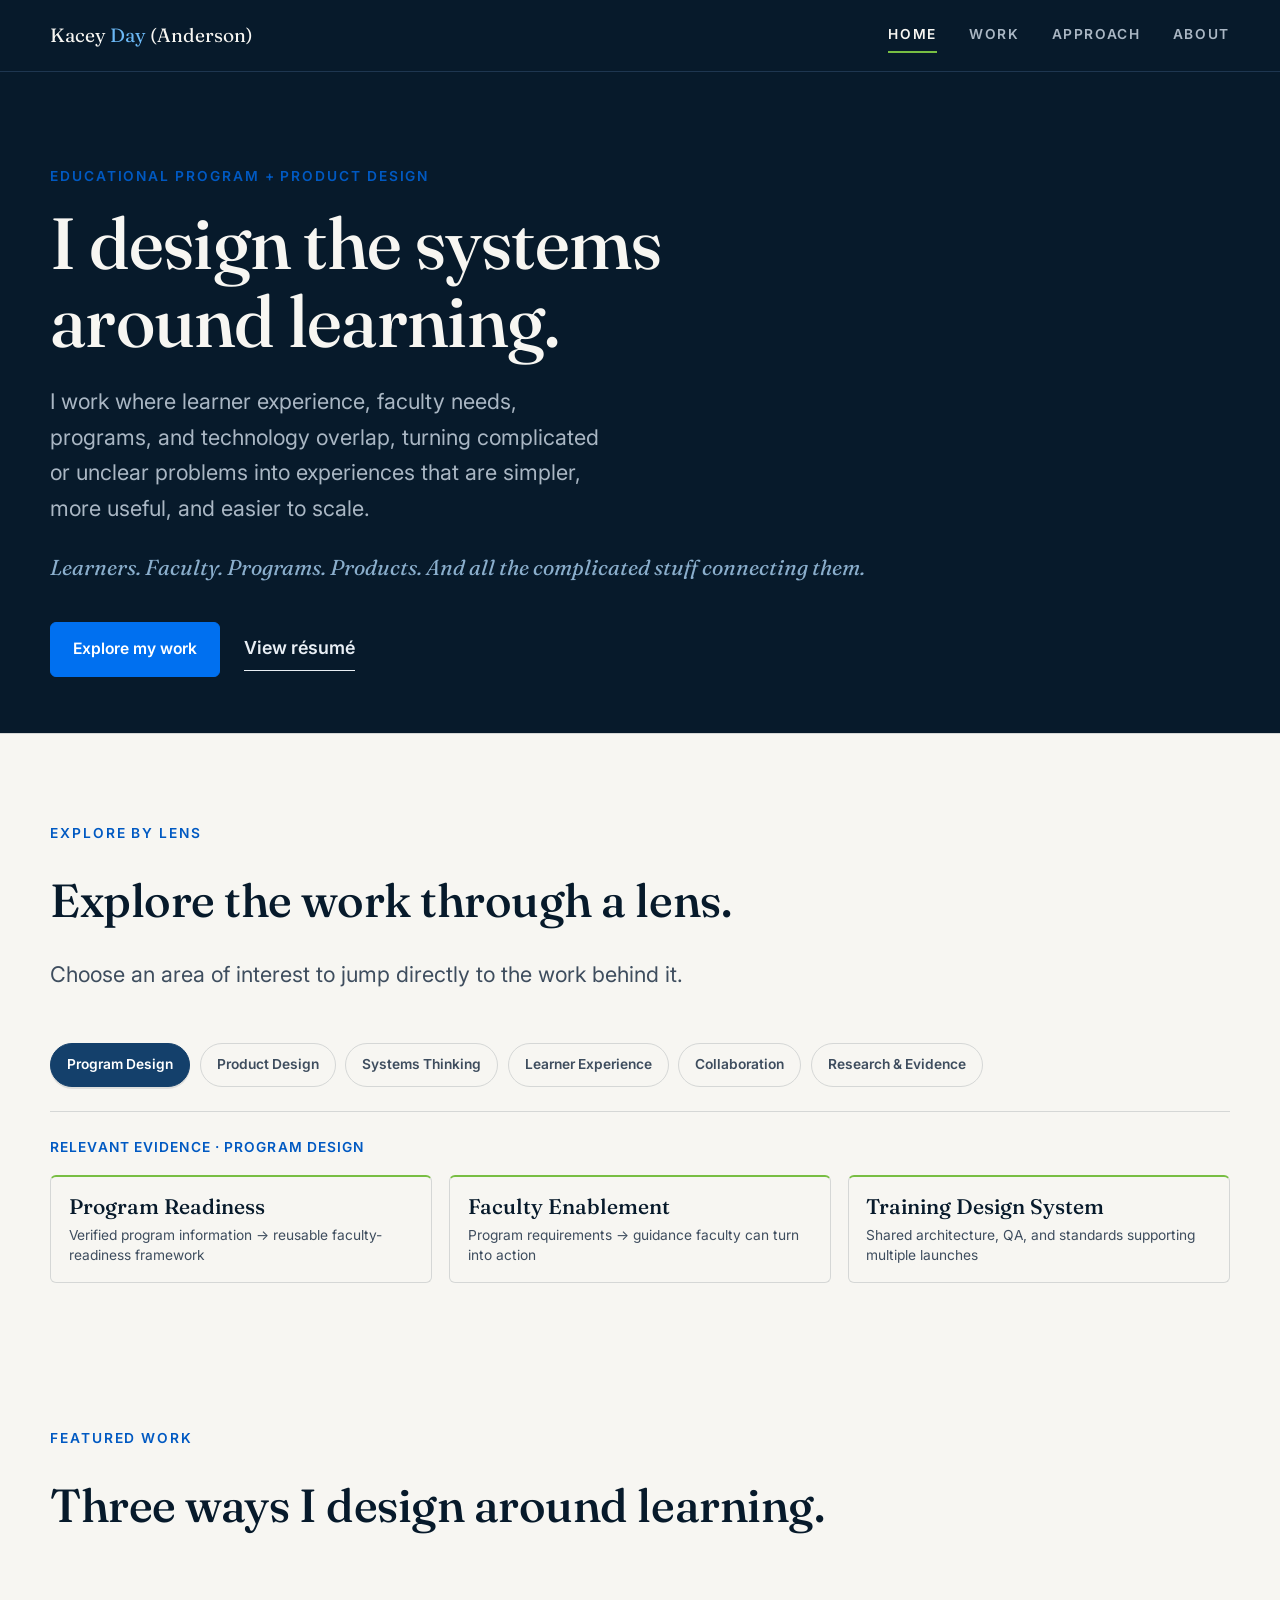
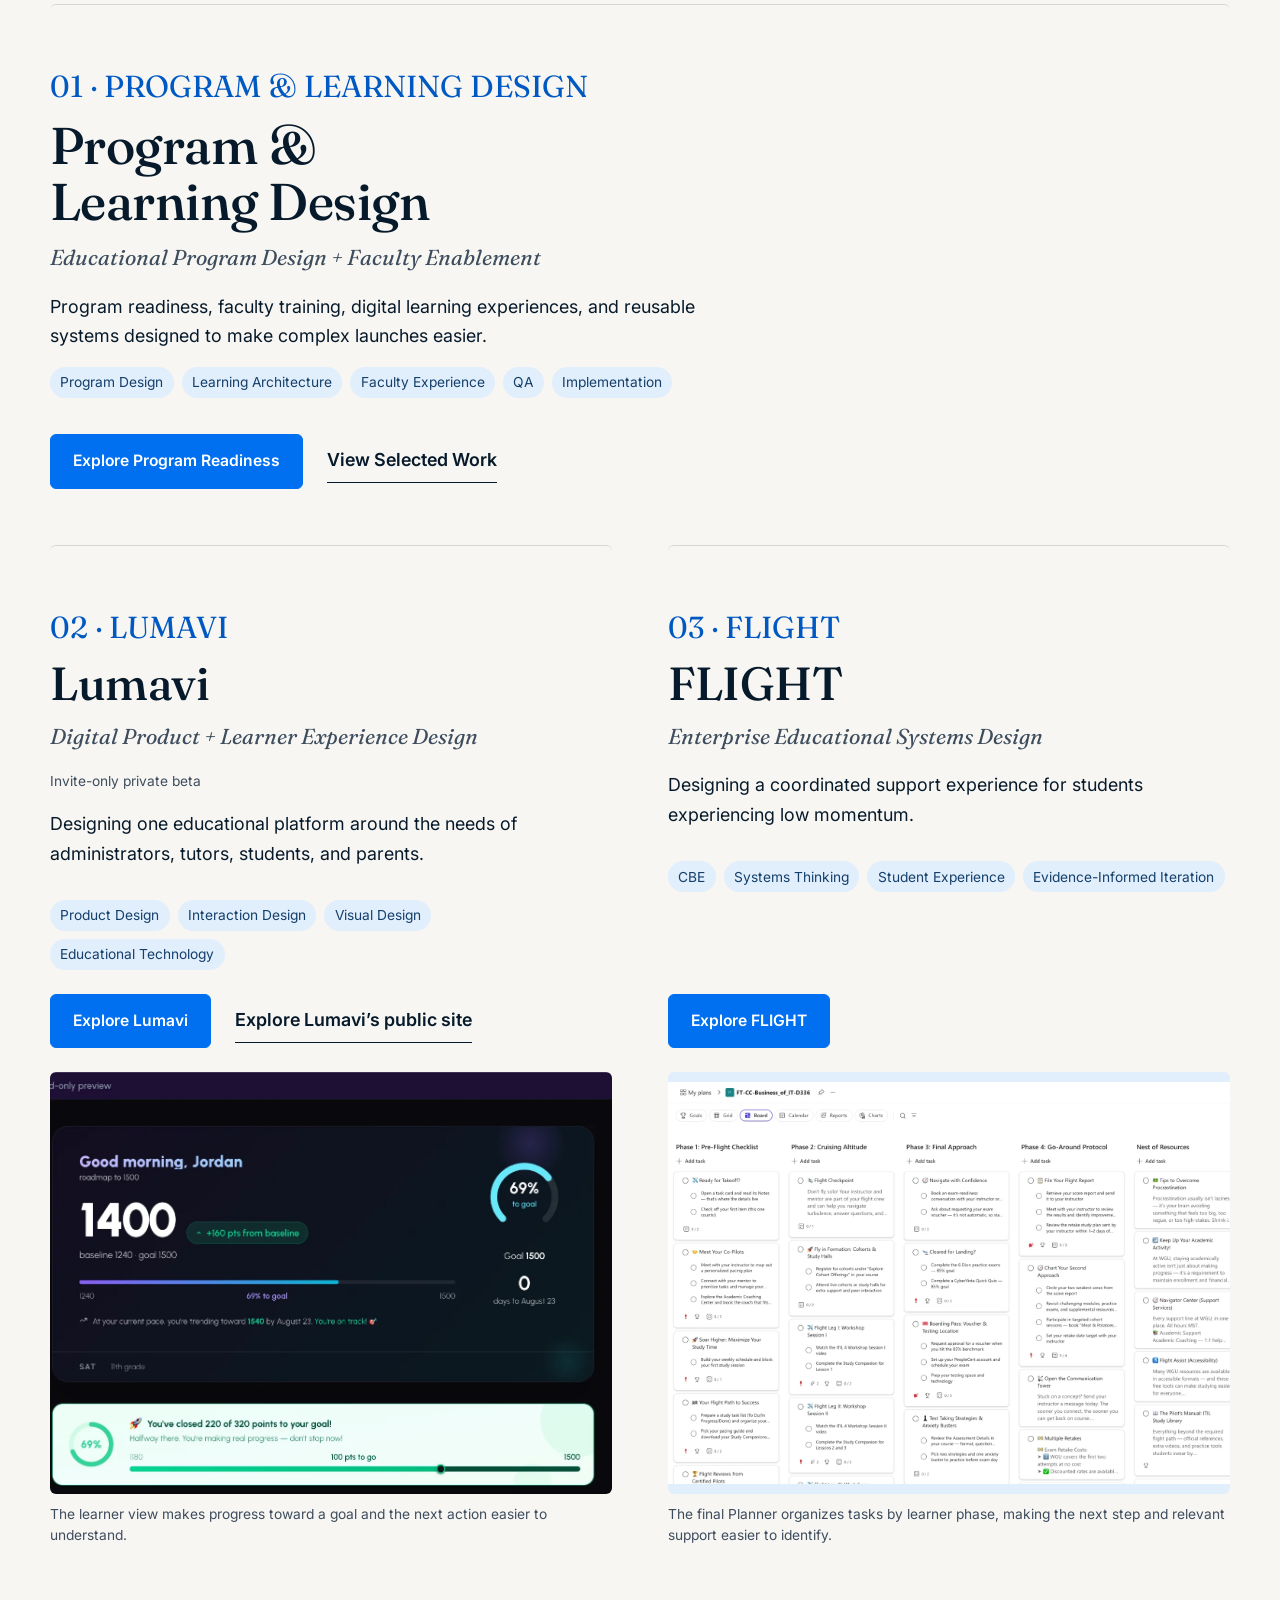
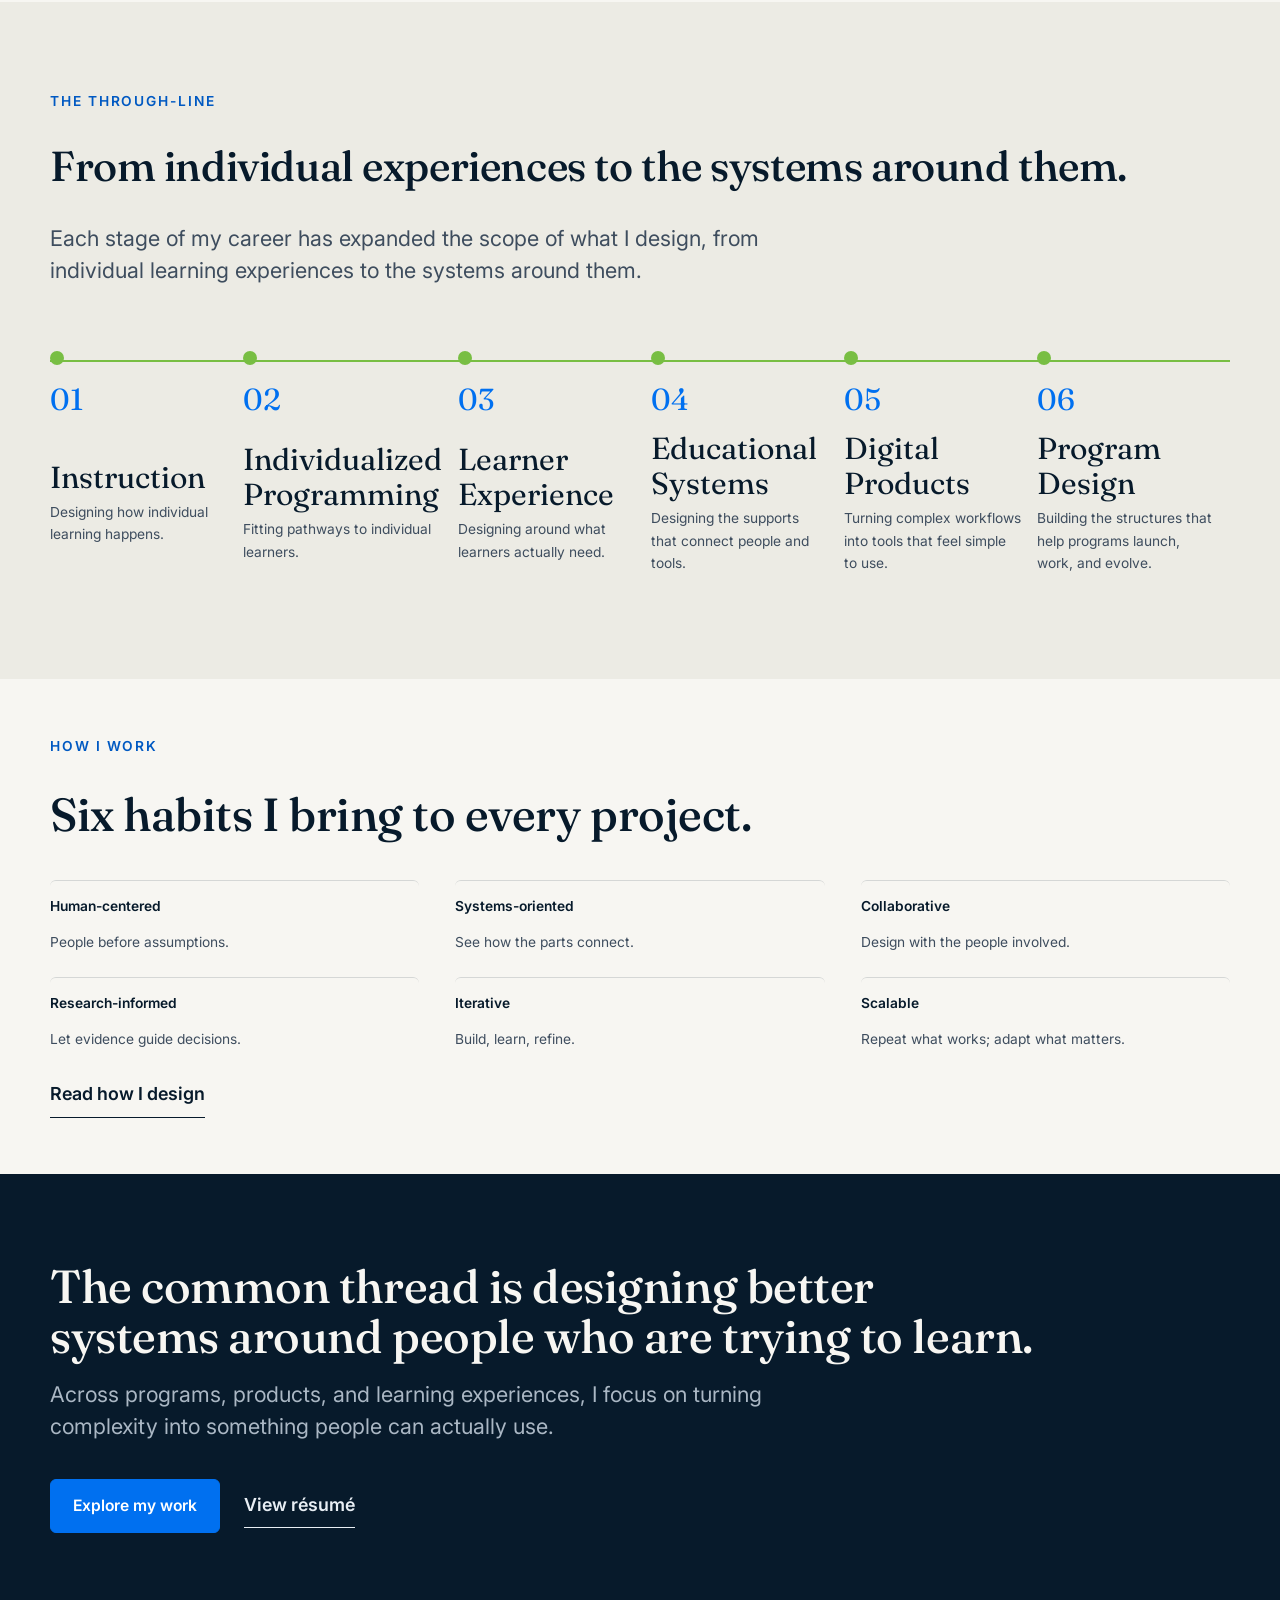
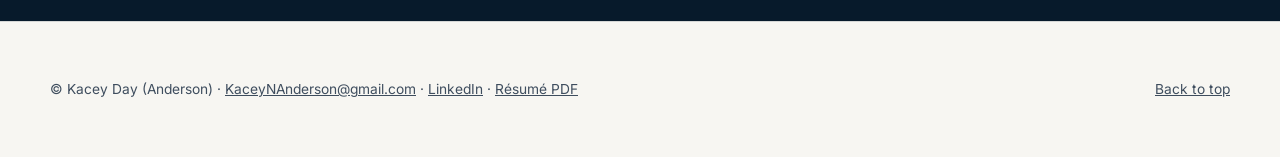
==== index.html @ 5f7eed88 "Focus authentic portfolio screenshots on product content, remove browser chrome" ====
<!doctype html>
<html lang="en">
<head>
  <meta charset="utf-8">
  <meta name="viewport" content="width=device-width, initial-scale=1">
  <title>Kacey Day (Anderson) · Educational Program + Product Designer</title>
  <meta name="description" content="I design the systems around learning. Kacey Day (Anderson) works where learner experience, faculty needs, programs, and technology overlap.">
  <link rel="preconnect" href="https://fonts.googleapis.com">
  <link rel="preconnect" href="https://fonts.gstatic.com" crossorigin>
  <link href="https://fonts.googleapis.com/css2?family=Fraunces:ital,opsz,wght@0,9..144,400;0,9..144,500;1,9..144,400&family=Inter:wght@400;500;600&display=swap" rel="stylesheet">
  <link rel="stylesheet" href="assets/styles.css">
</head>
<body class="home-page">

<a class="skip-link" href="#main">Skip to content</a>

<header class="site-header" id="top">
  <div class="wrap site-header__inner">
    <a class="brand" href="index.html" aria-label="Kacey Day (Anderson), home">Kacey <span>Day</span> (Anderson)</a>
    <nav class="nav" aria-label="Primary">
      <a href="index.html" aria-current="page">Home</a>
      <a href="work/index.html">Work</a>
      <a href="approach.html">Approach</a>
      <a href="about.html">About</a>
      
    </nav>
  </div>
</header>

<main id="main">

  <section class="hero" aria-labelledby="hero-title">
    <div class="wrap hero__grid">
      <div>
        <p class="eyebrow">Educational Program + Product Design</p>
        <h1 id="hero-title">I design the systems around learning.</h1>
        <p class="hero__support">I work where learner experience, faculty needs, programs, and technology overlap, turning complicated or unclear problems into experiences that are simpler, more useful, and easier to scale.</p>
        <p class="hero__tagline">Learners. Faculty. Programs. Products. And all the complicated stuff connecting them.</p>
        <div class="actions">
          <a class="btn" href="work/index.html">Explore my work</a>
          <a class="text-link" href="Kacey-Day-Resume-2026.pdf">View résumé</a>
        </div>
      </div>
    </div>
  </section>

  <section class="section lens-section" id="explore-by-lens" aria-labelledby="lens-title"><div class="wrap"><div class="section-head"><p class="eyebrow">Explore by Lens</p><h2 id="lens-title">Explore the work through a lens.</h2><p class="lede">Choose an area of interest to jump directly to the work behind it.</p></div>
<div class="lens-options" aria-label="Choose a design lens"><button type="button" class="lens-option" data-lens="0" aria-pressed="true" aria-controls="lens-panel-0">Program Design</button><button type="button" class="lens-option" data-lens="1" aria-pressed="false" aria-controls="lens-panel-1">Product Design</button><button type="button" class="lens-option" data-lens="2" aria-pressed="false" aria-controls="lens-panel-2">Systems Thinking</button><button type="button" class="lens-option" data-lens="3" aria-pressed="false" aria-controls="lens-panel-3">Learner Experience</button><button type="button" class="lens-option" data-lens="4" aria-pressed="false" aria-controls="lens-panel-4">Collaboration</button><button type="button" class="lens-option" data-lens="5" aria-pressed="false" aria-controls="lens-panel-5">Research & Evidence</button></div>
<div class="lens-results" id="lens-panel-0" ><p class="lens-results__label">Relevant evidence · Program Design</p>
<ul class="lens-evidence-grid"><li><a class="lens-evidence-card" href="work/index.html#program-learning-design"><span class="lens-evidence-card__title">Program Readiness</span><span class="lens-evidence-card__summary">Verified program information → reusable faculty-readiness framework</span></a></li><li><a class="lens-evidence-card" href="work/index.html#pr-quality"><span class="lens-evidence-card__title">Faculty Enablement</span><span class="lens-evidence-card__summary">Program requirements → guidance faculty can turn into action</span></a></li><li><a class="lens-evidence-card" href="work/index.html#selected-design-system"><span class="lens-evidence-card__title">Training Design System</span><span class="lens-evidence-card__summary">Shared architecture, QA, and standards supporting multiple launches</span></a></li></ul></div>
<div class="lens-results" id="lens-panel-1" hidden><p class="lens-results__label">Relevant evidence · Product Design</p>
<ul class="lens-evidence-grid"><li><a class="lens-evidence-card" href="work/index.html#lumavi-roles"><span class="lens-evidence-card__title">Lumavi</span><span class="lens-evidence-card__summary">Role-based product experiences</span></a></li><li><a class="lens-evidence-card" href="work/index.html#lumavi-architecture"><span class="lens-evidence-card__title">Product Architecture</span><span class="lens-evidence-card__summary">Workflows + information boundaries</span></a></li><li><a class="lens-evidence-card" href="work/index.html#flight-product"><span class="lens-evidence-card__title">FLIGHT Planner</span><span class="lens-evidence-card__summary">Learner planning + support</span></a></li></ul></div>
<div class="lens-results" id="lens-panel-2" hidden><p class="lens-results__label">Relevant evidence · Systems Thinking</p>
<ul class="lens-evidence-grid"><li><a class="lens-evidence-card" href="work/index.html#flight"><span class="lens-evidence-card__title">FLIGHT</span><span class="lens-evidence-card__summary">Planner to learner-support ecosystem</span></a></li><li><a class="lens-evidence-card" href="work/index.html#pr-framework"><span class="lens-evidence-card__title">Program Readiness</span><span class="lens-evidence-card__summary">Reusable launch framework</span></a></li><li><a class="lens-evidence-card" href="work/index.html#pr-architecture"><span class="lens-evidence-card__title">Source to Experience</span><span class="lens-evidence-card__summary">Verified inputs + learning architecture</span></a></li></ul></div>
<div class="lens-results" id="lens-panel-3" hidden><p class="lens-results__label">Relevant evidence · Learner Experience</p>
<ul class="lens-evidence-grid"><li><a class="lens-evidence-card" href="work/index.html#flight-progression"><span class="lens-evidence-card__title">FLIGHT Progression</span><span class="lens-evidence-card__summary">Contextual support + next steps</span></a></li><li><a class="lens-evidence-card" href="work/index.html#lumavi-roles"><span class="lens-evidence-card__title">Lumavi Roles</span><span class="lens-evidence-card__summary">Different needs, different views</span></a></li><li><a class="lens-evidence-card" href="work/index.html#selected-adaptive-sat-act"><span class="lens-evidence-card__title">Adaptive SAT/ACT</span><span class="lens-evidence-card__summary">Diagnostic-led learning pathways</span></a></li></ul></div>
<div class="lens-results" id="lens-panel-4" hidden><p class="lens-results__label">Relevant evidence · Collaboration</p>
<ul class="lens-evidence-grid"><li><a class="lens-evidence-card" href="work/index.html#pr-role"><span class="lens-evidence-card__title">Training Pod</span><span class="lens-evidence-card__summary">Cross-functional readiness design</span></a></li><li><a class="lens-evidence-card" href="work/index.html#flight-role"><span class="lens-evidence-card__title">FLIGHT</span><span class="lens-evidence-card__summary">Mentor, instructor + rollout coordination</span></a></li><li><a class="lens-evidence-card" href="work/index.html#selected-interactive-services"><span class="lens-evidence-card__title">Interactive Services</span><span class="lens-evidence-card__summary">Visual + interactive learning support</span></a></li></ul></div>
<div class="lens-results" id="lens-panel-5" hidden><p class="lens-results__label">Relevant evidence · Research &amp; Evidence</p>
<ul class="lens-evidence-grid"><li><a class="lens-evidence-card" href="work/index.html#flight-evidence"><span class="lens-evidence-card__title">FLIGHT Evidence</span><span class="lens-evidence-card__summary">Feedback, signals + limitations</span></a></li><li><a class="lens-evidence-card" href="work/index.html#pr-source-truth"><span class="lens-evidence-card__title">Source Verification</span><span class="lens-evidence-card__summary">Research + program source-of-truth</span></a></li><li><a class="lens-evidence-card" href="work/index.html#lumavi-use"><span class="lens-evidence-card__title">Lumavi Beta</span><span class="lens-evidence-card__summary">Learning from real-world product use</span></a></li></ul></div>
</div></section>

  <section class="section section--tight" id="featured" aria-labelledby="featured-title">
    <div class="wrap">
      <div class="section-head"><p class="eyebrow">Featured work</p><h2 id="featured-title">Three ways I design around learning.</h2></div>
      <ol class="work-list">
        <li class="work-card work-card--feature work-card--no-visual">
          <div><p class="work-card__index">01 · PROGRAM &amp; LEARNING DESIGN</p><h3 class="work-card__title">Program &amp; Learning Design</h3><p class="work-card__role">Educational Program Design + Faculty Enablement</p><p>Program readiness, faculty training, digital learning experiences, and reusable systems designed to make complex launches easier.</p><ul class="tags" aria-label="Capabilities"><li>Program Design</li><li>Learning Architecture</li><li>Faculty Experience</li><li>QA</li><li>Implementation</li></ul><div class="actions"><a class="btn" href="work/index.html#program-learning-design">Explore Program Readiness</a><a class="text-link" href="work/index.html#selected-work">View Selected Work</a></div></div>
          
        </li>
        <li class="work-card">
          <div><p class="work-card__index">02 · LUMAVI</p><h3 class="work-card__title">Lumavi</h3><p class="work-card__role">Digital Product + Learner Experience Design</p><p class="quiet-note">Invite-only private beta</p><p>Designing one educational platform around the needs of administrators, tutors, students, and parents.</p><ul class="tags" aria-label="Capabilities"><li>Product Design</li><li>Interaction Design</li><li>Visual Design</li><li>Educational Technology</li></ul><div class="actions"><a class="btn" href="work/index.html#lumavi">Explore Lumavi</a><a class="text-link" href="https://lumavi.app" target="_blank" rel="noopener">Explore Lumavi’s public site</a></div></div>
          
        <figure class="work-card__visual"><div class="work-card__media visual-media"><img src="assets/media/lumavi-student-focus.webp" alt="Authentic Lumavi student dashboard showing goal progress and next steps" width="1203" height="1097" loading="lazy"></div><figcaption>The learner view makes progress toward a goal and the next action easier to understand.</figcaption></figure></li>
<li class="work-card">
          <div><p class="work-card__index">03 · FLIGHT</p><h3 class="work-card__title">FLIGHT</h3><p class="work-card__role">Enterprise Educational Systems Design</p><p>Designing a coordinated support experience for students experiencing low momentum.</p><ul class="tags" aria-label="Capabilities"><li>CBE</li><li>Systems Thinking</li><li>Student Experience</li><li>Evidence-Informed Iteration</li></ul><div class="actions"><a class="btn" href="work/index.html#flight">Explore FLIGHT</a></div></div>
          <figure class="work-card__visual"><div class="work-card__media visual-media"><a class="artifact-fullscreen" href="assets/media/flight-final-focus.webp" target="_blank" rel="noopener" aria-label="Open full-size D336 FLIGHT Planner screenshot"><img src="assets/media/flight-final-focus.webp" alt="Final D336 FLIGHT Planner with emoji-led student support tasks" width="1472" height="1052" loading="lazy"></a></div><figcaption>The final Planner organizes tasks by learner phase, making the next step and relevant support easier to identify.</figcaption></figure>
        </li>
      </ol>
    </div>
  </section>

  

  <section class="section section--wash" aria-labelledby="path-title"><div class="wrap"><div class="section-head"><p class="eyebrow">The through-line</p><h2 id="path-title">From individual experiences to the systems around them.</h2><p class="lede">Each stage of my career has expanded the scope of what I design, from individual learning experiences to the systems around them.</p></div><ol class="path" aria-label="Career progression in order of expanding scope"><li><span class="path__stage" aria-hidden="true">01</span><div><p class="path__title">Instruction</p><p class="path__note">Designing how individual learning happens.</p></div></li><li><span class="path__stage" aria-hidden="true">02</span><div><p class="path__title">Individualized Programming</p><p class="path__note">Fitting pathways to individual learners.</p></div></li><li><span class="path__stage" aria-hidden="true">03</span><div><p class="path__title">Learner Experience</p><p class="path__note">Designing around what learners actually need.</p></div></li><li><span class="path__stage" aria-hidden="true">04</span><div><p class="path__title">Educational Systems</p><p class="path__note">Designing the supports that connect people and tools.</p></div></li><li><span class="path__stage" aria-hidden="true">05</span><div><p class="path__title">Digital Products</p><p class="path__note">Turning complex workflows into tools that feel simple to use.</p></div></li><li><span class="path__stage" aria-hidden="true">06</span><div><p class="path__title">Program Design</p><p class="path__note">Building the structures that help programs launch, work, and evolve.</p></div></li></ol></div></section>

  <section class="section" id="how-i-work" aria-labelledby="principles-title"><div class="wrap"><div class="section-head"><p class="eyebrow">How I work</p><h2 id="principles-title">Six habits I bring to every project.</h2></div><ul class="principles"><li><h3>Human-centered</h3><p>People before assumptions.</p></li><li><h3>Systems-oriented</h3><p>See how the parts connect.</p></li><li><h3>Collaborative</h3><p>Design with the people involved.</p></li><li><h3>Research-informed</h3><p>Let evidence guide decisions.</p></li><li><h3>Iterative</h3><p>Build, learn, refine.</p></li><li><h3>Scalable</h3><p>Repeat what works; adapt what matters.</p></li></ul><div class="actions"><a class="text-link" href="approach.html">Read how I design</a></div></div></section>

  <section class="section section--navy" aria-labelledby="close-title"><div class="wrap"><h2 id="close-title">The common thread is designing better systems around people who are trying to learn.</h2><p class="lede" style="color:#AAB7C4">Across programs, products, and learning experiences, I focus on turning complexity into something people can actually use.</p><div class="actions"><a class="btn" href="work/index.html">Explore my work</a><a class="text-link" href="Kacey-Day-Resume-2026.pdf">View résumé</a></div></div></section>

</main>
<footer class="site-footer"><div class="wrap site-footer__inner"><span>© Kacey Day (Anderson) · <a href="mailto:KaceyNAnderson@gmail.com">KaceyNAnderson@gmail.com</a> · <a href="https://www.linkedin.com/in/kacey-anderson-2655b9b9/" target="_blank" rel="noopener">LinkedIn</a> · <a href="Kacey-Day-Resume-2026.pdf">Résumé PDF</a></span><a href="#top">Back to top</a></div></footer>
<script>(function(){var header=document.querySelector('.site-header');function onScroll(){header.classList.toggle('is-scrolled',window.scrollY>8);}window.addEventListener('scroll',onScroll,{passive:true});onScroll();})();</script>
<script src="assets/lens-interactions.js" defer></script><script src="assets/site-motion.js" defer></script></body></html>
---- assets/styles.css ----
/* ==========================================================================
   Kacey Day (Anderson) — Portfolio
   ========================================================================== */
:root{--navy-900:#071A2B;--navy-800:#0A1F33;--navy-700:#14406B;--paper:#F7F6F2;--paper-warm:#ECEBE4;--ink:#071A2B;--ink-soft:#3E4D5E;--line:#D5D7D6;--gray-100:#E6E7E4;--teal:#0059C2;--blue:#0070F0;--blue-soft:#6BB8F5;--green:#78BE43;--teal-soft:#DCEBFB;--blue-wash:#E1EEFC;--warm-accent:#c2703d;--font-display:"Fraunces",Georgia,"Times New Roman",serif;--font-body:"Inter",system-ui,-apple-system,"Segoe UI",sans-serif;--step--1:clamp(.8rem,.78rem + .1vw,.875rem);--step-0:clamp(1rem,.96rem + .2vw,1.125rem);--step-1:clamp(1.15rem,1.08rem + .35vw,1.35rem);--step-2:clamp(1.4rem,1.2rem + .9vw,1.9rem);--step-3:clamp(1.9rem,1.5rem + 1.9vw,2.9rem);--step-4:clamp(2.5rem,1.8rem + 3.4vw,4.6rem);--space-1:.5rem;--space-2:1rem;--space-3:1.5rem;--space-4:2.25rem;--space-5:3.5rem;--space-6:5.5rem;--space-7:8rem;--measure:62ch;--content:1180px;--gutter:clamp(1.25rem,4vw,3rem);--radius:6px;--focus:3px solid var(--teal)}
*,:before,:after{box-sizing:border-box}html{-webkit-text-size-adjust:100%;scroll-behavior:smooth}body{margin:0;font-family:var(--font-body);font-size:var(--step-0);line-height:1.65;color:var(--ink);background:var(--paper);text-rendering:optimizeLegibility}img,svg,video{display:block;max-width:100%;height:auto}a{color:inherit}:focus-visible{outline:var(--focus);outline-offset:3px;border-radius:2px}h1,h2,h3,h4{font-family:var(--font-display);font-weight:500;line-height:1.08;letter-spacing:-.01em;margin:0 0 var(--space-2);color:var(--ink);text-wrap:balance}h1{font-size:var(--step-4)}h2{font-size:var(--step-3)}h3{font-size:var(--step-2)}h4{font-size:var(--step-1);font-family:var(--font-body);font-weight:600;letter-spacing:0}p{margin:0 0 var(--space-2);max-width:var(--measure)}
.skip-link{position:absolute;left:var(--space-2);top:-100px;background:var(--navy-900);color:#fff;padding:.6rem 1rem;border-radius:var(--radius);z-index:100}.skip-link:focus{top:var(--space-2)}
.wrap{width:min(100% - var(--gutter)*2,var(--content));margin-inline:auto}.section{padding-block:var(--space-6)}.section--tight{padding-block:var(--space-5)}.section--navy{background:var(--navy-900);color:#E8EEF4}.section--navy h1,.section--navy h2,.section--navy h3,.section--navy h4{color:#F7F6F2}.section--navy p,.section--navy li{color:#AAB7C4}.section--wash{background:var(--paper-warm)}.eyebrow{display:inline-block;font-size:var(--step--1);font-weight:600;letter-spacing:.14em;text-transform:uppercase;color:var(--teal);margin-bottom:var(--space-2)}.section--navy .eyebrow{color:#6BB8F5}.lede{font-size:var(--step-1);line-height:1.5;color:var(--ink-soft)}.section-head{display:grid;gap:var(--space-2);margin-bottom:var(--space-5)}.section-num,.case-section__num{font-family:var(--font-display);font-size:var(--step-1);color:var(--teal)}.status{display:inline-flex;align-items:center;gap:.4em;font-size:.72rem;font-weight:600;letter-spacing:.1em;text-transform:uppercase;padding:.3em .7em;border-radius:999px;border:1px solid var(--line);color:var(--ink-soft);background:var(--paper)}.status--public,.status--implemented{border-color:var(--teal);color:var(--teal)}.status--sanitized,.status--recreated{border-color:var(--blue-soft);color:var(--navy-700)}.status--pilot{border-color:var(--warm-accent);color:var(--warm-accent)}.tags{list-style:none;padding:0;margin:var(--space-2) 0 0;display:flex;flex-wrap:wrap;gap:.5rem}.tags li{font-size:var(--step--1);padding:.3em .75em;background:var(--blue-wash);color:var(--navy-700);border-radius:999px}
.site-header{position:sticky;top:0;z-index:50;background:#071A2B;border-bottom:1px solid #1E3650}.site-header__inner{display:flex;align-items:center;justify-content:space-between;gap:var(--space-3);padding-block:1.1rem}.brand{font-family:var(--font-display);font-size:1.2rem;text-decoration:none;color:#F7F6F2;white-space:nowrap}.brand span{color:#6BB8F5}.nav{display:flex;gap:clamp(1rem,2.5vw,2.25rem)}.nav a{font-size:var(--step--1);font-weight:600;letter-spacing:.12em;text-transform:uppercase;text-decoration:none;padding-block:.35rem;border-bottom:2px solid transparent;color:#AAB7C4}.nav a:hover,.nav a[aria-current=page]{color:#F7F6F2;border-bottom-color:#78BE43}
.btn{display:inline-flex;align-items:center;gap:.55em;font:inherit;font-weight:600;font-size:.98rem;text-decoration:none;padding:.85em 1.4em;border-radius:var(--radius);border:1.5px solid var(--blue);background:var(--blue);color:#fff;min-height:44px}.btn:hover{background:#005ED0;border-color:#005ED0}.btn--ghost{background:transparent;color:var(--ink);border-color:var(--ink)}.text-link{display:inline-flex;align-items:center;gap:.4em;font-weight:600;text-decoration:none;border-bottom:1.5px solid currentColor;padding-bottom:2px;min-height:44px;align-self:center}.text-link:hover{color:var(--teal)}.actions{display:flex;flex-wrap:wrap;gap:var(--space-2) var(--space-3);align-items:center;margin-top:var(--space-4)}
.hero{padding-block:clamp(3.5rem,9vw,7.5rem) var(--space-6);background:var(--navy-900);color:#E8EEF4}.hero h1{max-width:14ch;margin-bottom:var(--space-3);color:#F7F6F2}.hero__support{font-size:var(--step-1);color:#AAB7C4;max-width:48ch}.hero__tagline{margin-top:var(--space-3);font-family:var(--font-display);font-style:italic;font-size:var(--step-1);color:#6BB8F5}.hero__grid{display:grid;gap:var(--space-4)}
.work-list{display:grid;gap:var(--space-5);list-style:none;padding:0;margin:0}.work-card{display:grid;gap:var(--space-3);padding-top:var(--space-5);border-top:1px solid var(--line);min-width:0}.work-card>*{min-width:0}.work-card__index{font-family:var(--font-display);font-size:var(--step-2);color:var(--teal);margin-bottom:.25em}.work-card__title{font-size:var(--step-3);margin-bottom:.2em}.work-card__role{font-size:var(--step-1);color:var(--ink-soft);font-family:var(--font-display);font-style:italic;margin-bottom:var(--space-2)}.work-card__media{aspect-ratio:4/3;border-radius:var(--radius);background:var(--blue-wash);display:grid;place-items:center;overflow:hidden;min-width:0}.visual-media img{width:100%;height:100%;object-fit:cover;object-position:top}
@media(min-width:900px){.work-list{grid-template-columns:1fr 1fr;column-gap:var(--space-5)}.work-card--feature{grid-column:1/-1;grid-template-columns:.9fr 1.1fr;gap:var(--space-5);align-items:start}.work-card--feature .work-card__title{font-size:var(--step-4)}.work-card--feature .work-card__media{aspect-ratio:16/10}.work-card--feature .visual-media img{min-height:20rem}}
.path{list-style:none;padding:0;margin:var(--space-4) 0 0;display:grid;gap:0}.path li{display:grid;grid-template-columns:3.5rem 1fr;gap:var(--space-2);padding-block:var(--space-2);border-left:2px solid var(--green);padding-left:var(--space-3);position:relative}.path__stage{font-family:var(--font-display);font-size:var(--step-2);color:var(--blue);line-height:1}.path__title{font-family:var(--font-display);font-size:var(--step-2);line-height:1.15;margin-bottom:.2em}.path__note{font-size:var(--step--1);color:var(--ink-soft);margin:0}@media(min-width:900px){.path{grid-template-columns:repeat(6,1fr);border-top:2px solid var(--green)}.path li{grid-template-columns:1fr;border-left:0;padding-left:0;padding-right:var(--space-2);padding-top:var(--space-3)}.path li:before{content:"";position:absolute;left:0;top:-2px;width:14px;height:14px;background:var(--green);border-radius:50%;transform:translateY(-50%)}}
.principles{display:grid;gap:var(--space-4);grid-template-columns:1fr;list-style:none;padding:0;margin:0}.principles li{border-top:1px solid var(--line);padding-top:var(--space-2)}.principles h4{color:var(--teal);letter-spacing:.12em;text-transform:uppercase;font-size:var(--step--1);margin-bottom:.4em}@media(min-width:700px){.principles{grid-template-columns:1fr 1fr}}
.site-footer{padding-block:var(--space-5);border-top:1px solid var(--line);color:var(--ink-soft);font-size:var(--step--1)}.site-footer__inner{display:flex;flex-wrap:wrap;gap:var(--space-2) var(--space-4);justify-content:space-between;align-items:baseline}
.case-hero{padding-block:clamp(3rem,7vw,5.5rem) var(--space-5)}.case-hero h1{font-size:var(--step-4);margin-bottom:var(--space-2)}.case-meta{display:flex;flex-wrap:wrap;gap:.5rem;align-items:center;margin-top:var(--space-3)}.case-section{padding-block:var(--space-6);border-top:1px solid var(--line)}.case-section__head{display:grid;gap:var(--space-1);margin-bottom:var(--space-4)}.case-grid{display:grid;gap:var(--space-3)}@media(min-width:900px){.case-grid--2{grid-template-columns:1fr 1fr;gap:var(--space-4)}.case-grid--3{grid-template-columns:repeat(3,1fr);gap:var(--space-3)}}.card{background:var(--paper);border:1px solid var(--line);border-radius:var(--radius);padding:var(--space-3)}.card h4{color:var(--teal);letter-spacing:.12em;text-transform:uppercase;font-size:var(--step--1);margin-bottom:.5em}.figure{margin:var(--space-4) 0 0}.figure__frame{background:var(--blue-wash);border:1px solid var(--line);border-radius:var(--radius);padding:clamp(1.25rem,3vw,2.5rem)}.figure figcaption{font-size:var(--step--1);color:var(--ink-soft);margin-top:var(--space-2);max-width:var(--measure)}.artifact-frame{overflow:hidden;padding:0;background:var(--paper)}.artifact-shot{display:block;width:100%;height:auto;border-radius:var(--radius)}
.track{display:grid;gap:var(--space-2);list-style:none;padding:0;margin:0}.track li{background:var(--paper);border:1px solid var(--line);border-top:3px solid var(--green);border-radius:var(--radius);padding:var(--space-3)}.track__phase{font-size:var(--step--1);letter-spacing:.12em;text-transform:uppercase;color:var(--teal);font-weight:600;margin-bottom:.4em}.track__name{font-family:var(--font-display);font-size:var(--step-1);margin-bottom:.3em}.track li p{font-size:var(--step--1);color:var(--ink-soft);margin:0}.decision{border-left:3px solid var(--green);background:var(--paper-warm);padding:var(--space-3);border-radius:0 var(--radius) var(--radius) 0}.decision__label{font-size:var(--step--1);letter-spacing:.12em;text-transform:uppercase;font-weight:600;color:var(--teal);margin-bottom:.5em}.decision__question{font-family:var(--font-display);font-size:var(--step-1);font-style:italic;margin-bottom:var(--space-2)}.decision dl,.role-facts{display:grid;gap:var(--space-2);margin:0}.decision dt,.role-facts dt{font-size:var(--step--1);font-weight:600;color:var(--ink-soft);letter-spacing:.08em;text-transform:uppercase}.decision dd,.role-facts dd{margin:0}.role-facts div{border-top:1px solid var(--line);padding-top:var(--space-2)}.quiet-note{font-size:var(--step--1);color:var(--ink-soft);max-width:var(--measure)}.pullline{font-family:var(--font-display);font-style:italic;font-size:var(--step-2);line-height:1.25;color:var(--navy-700);max-width:30ch;margin:var(--space-4) 0}
.role-tabs{display:flex;flex-wrap:wrap;gap:.5rem;margin:0 0 var(--space-3);padding:0;list-style:none}.role-tabs button{font:inherit;font-size:var(--step--1);font-weight:600;letter-spacing:.1em;text-transform:uppercase;min-height:44px;padding:.6em 1.2em;border-radius:999px;border:1px solid var(--line);background:var(--paper);color:var(--ink-soft);cursor:pointer}.role-tabs button[aria-selected=true]{background:var(--blue);border-color:var(--blue);color:#fff}.role-panel{display:grid;gap:var(--space-4)}.role-panel[hidden]{display:none}@media(min-width:900px){.role-panel{grid-template-columns:1.1fr .9fr;align-items:start}}
.project-nav{display:flex;flex-wrap:wrap;gap:var(--space-3);justify-content:space-between;align-items:center}.selected-grid{display:grid;gap:var(--space-3);grid-template-columns:1fr}@media(min-width:850px){.selected-grid{grid-template-columns:repeat(2,minmax(0,1fr))}}.input-grid .card{display:grid;place-items:center;text-align:center;min-height:7rem}.flow-down{text-align:center;color:var(--green);font-size:var(--step-3);line-height:1;padding:var(--space-2) 0}.readiness-core{max-width:44rem;margin-inline:auto;border-top:3px solid var(--green);text-align:center}.media-pair{display:grid;gap:var(--space-3);grid-template-columns:1fr}@media(min-width:900px){.media-pair{grid-template-columns:1fr 1fr}}.brand-lockup{display:flex;align-items:center;gap:var(--space-3);flex-wrap:wrap}.brand-lockup img{width:96px;height:66px;object-fit:cover;border-radius:var(--radius)}.tools-line{max-width:46ch}.path--seven{grid-template-columns:1fr}@media(min-width:900px){.path--seven{grid-template-columns:repeat(7,1fr)}}.track--five,.track--six,.track--seven,.track--eight,.track--nine{grid-template-columns:1fr}@media(min-width:700px){.track--five,.track--six,.track--seven,.track--eight,.track--nine{grid-template-columns:repeat(2,minmax(0,1fr))}}@media(min-width:1050px){.track--five{grid-template-columns:repeat(5,minmax(0,1fr))}.track--six{grid-template-columns:repeat(6,minmax(0,1fr))}.track--seven{grid-template-columns:repeat(7,minmax(0,1fr))}.track--eight{grid-template-columns:repeat(4,minmax(0,1fr))}.track--nine{grid-template-columns:repeat(5,minmax(0,1fr))}}
@media(max-width:640px){.site-header__inner{flex-wrap:wrap;row-gap:.4rem;padding-block:.9rem}.nav{flex-wrap:wrap;gap:.4rem 1.1rem}.nav a{font-size:.72rem;letter-spacing:.08em}.project-nav{align-items:flex-start;flex-direction:column}.case-hero{padding-top:var(--space-5)}.work-card--feature .visual-media img{min-height:12rem}.brand-lockup img{width:78px;height:54px}}


/* ---- Artifact alignment + real screenshot presentation ---- */
.figure,
.artifact-figure {
  width: 100%;
  max-width: 1040px;
  margin-left: auto;
  margin-right: auto;
}

.figure__frame,
.artifact-frame {
  display: flex;
  align-items: center;
  justify-content: center;
  padding: clamp(0.75rem, 2vw, 1.25rem);
  overflow: hidden;
}

.artifact-shot {
  display: block;
  width: auto;
  max-width: 100%;
  height: auto;
  max-height: 760px;
  object-fit: contain;
  object-position: center center;
  margin-inline: auto;
}

.figure figcaption,
.artifact-figure figcaption {
  margin-left: auto;
  margin-right: auto;
  text-align: center;
}

.work-card__media,
.visual-media {
  display: flex;
  align-items: center;
  justify-content: center;
}

.work-card__media img,
.visual-media img {
  width: 100%;
  height: 100%;
  object-fit: contain;
  object-position: center center;
  margin: auto;
  background: var(--paper-warm);
}

@media (max-width: 640px) {
  .figure__frame,
  .artifact-frame {
    padding: 0.5rem;
  }
}

/* Final refinement: four-step architecture row */
.track--four{grid-template-columns:1fr}@media(min-width:700px){.track--four{grid-template-columns:repeat(2,minmax(0,1fr))}}@media(min-width:1050px){.track--four{grid-template-columns:repeat(4,minmax(0,1fr))}}

/* Keep the full name readable on narrow screens. */
@media(max-width:640px){.brand{font-size:1.05rem;white-space:normal;line-height:1.2}}


/* Homepage refinements — scoped to preserve all other pages. */
.home-page .hero{
  padding-block:clamp(3rem,7vw,5.5rem) var(--space-5);
}
.home-page .hero__support{max-width:44ch}
.home-page .hero__tagline{color:#8AAECC}
.home-page #path-title{font-size:clamp(1.8rem,1.5rem + 1.4vw,2.65rem)}
@media(min-width:850px){
  .home-page .principles{grid-template-columns:repeat(3,minmax(0,1fr))}
}
@media(min-width:900px){
  .home-page .work-list>.work-card:not(.work-card--feature){
    display:flex;
    flex-direction:column;
  }
  .home-page .work-list>.work-card:not(.work-card--feature)>div{
    display:flex;
    flex:1;
    flex-direction:column;
  }
  .home-page .work-list>.work-card:not(.work-card--feature) .actions{
    margin-top:auto;
    padding-top:var(--space-3);
  }
  .home-page .work-list>.work-card:not(.work-card--feature) .work-card__media{
    flex:0 0 auto;
    width:100%;
    aspect-ratio:4/3;
  }
}


/* Editorial Work consolidation and evidence-based interactions (no gamification). */
.work-intro{padding-block:var(--space-5) var(--space-4)}
.work-intro h1{margin-bottom:var(--space-2)}
.work-intro .lede{max-width:54ch}
.work-jump-nav{position:sticky;top:76px;z-index:38;background:rgba(247,246,242,.98);border-block:1px solid var(--line)}
.work-jump-nav__inner{display:flex;gap:clamp(.8rem,2.4vw,2.4rem);align-items:center;justify-content:space-between;flex-wrap:wrap;padding-block:.85rem}
.work-jump-nav a{color:var(--ink-soft);font-size:var(--step--1);font-weight:600;text-decoration:none;border-bottom:1px solid transparent;line-height:1.3}
.work-jump-nav a:hover,.work-jump-nav a:focus-visible{color:var(--teal);border-bottom-color:currentColor}
.work-page [id]{scroll-margin-top:175px}
.portfolio-project{padding-bottom:var(--space-4)}
.project-divider{padding-top:var(--space-6);border-top:2px solid var(--navy-900)}
.project-divider__index{max-width:none;font-size:var(--step--1);font-weight:600;letter-spacing:.15em;text-transform:uppercase;color:var(--teal)}
.work-page .portfolio-project .case-hero{padding-block:var(--space-4) var(--space-3)}
.work-page .case-hero .consolidated-case-title{font-size:var(--step-4);margin-bottom:var(--space-2)}
.project-context{padding-bottom:var(--space-4)}
.work-lens-tags{display:flex;flex-wrap:wrap;list-style:none;gap:.4rem;padding:0;margin:0 0 var(--space-3)}
.work-lens-tags li{font-size:.73rem;letter-spacing:.06em;border:1px solid var(--line);padding:.3rem .7rem;border-radius:999px;color:var(--ink-soft)}
.collaboration-grid{display:grid;grid-template-columns:repeat(2,minmax(0,1fr));gap:var(--space-4);border-block:1px solid var(--line);padding-block:var(--space-3)}
.collaboration-grid p{margin:0;max-width:52ch;font-size:var(--step--1);color:var(--ink-soft)}
.collaboration-grid .collaboration-label{font-size:.75rem;letter-spacing:.12em;text-transform:uppercase;color:var(--teal);font-weight:600;margin-bottom:.45rem}
.portfolio-project .case-section{padding-block:var(--space-5)}
.portfolio-project .case-section:last-child{padding-bottom:var(--space-4)}
.work-page .role-tabs button:focus-visible,.work-page .phase-tabs button:focus-visible{outline:var(--focus);outline-offset:3px}
.flight-explorer{margin-top:var(--space-5);border-top:1px solid var(--line);padding-top:var(--space-4)}
.flight-explorer .case-section__head{margin-bottom:var(--space-3)}
.phase-tabs{display:flex;flex-wrap:wrap;gap:.45rem;margin-bottom:var(--space-3)}
.phase-tabs button{font:inherit;font-size:var(--step--1);color:var(--ink-soft);text-align:left;cursor:pointer;border:1px solid var(--line);border-radius:var(--radius);padding:.75rem 1rem;background:var(--paper);min-height:56px;flex:1 1 150px}
.phase-tabs button span{display:block;color:var(--teal);font-size:.72rem;font-weight:600;letter-spacing:.09em;text-transform:uppercase}
.phase-tabs button[aria-selected=true]{border-color:var(--teal);box-shadow:inset 0 0 0 1px var(--teal);background:var(--blue-wash);color:var(--ink)}
.flight-panel{display:grid;gap:var(--space-4);grid-template-columns:minmax(0,.55fr) minmax(0,1.45fr);padding:var(--space-3);background:var(--paper);border:1px solid var(--line);border-radius:var(--radius)}
.flight-panel[hidden],.lens-results[hidden]{display:none}
.flight-panel__intro h4{font-family:var(--font-display);font-size:var(--step-2);font-weight:500}
.flight-panel .role-facts{grid-template-columns:repeat(2,minmax(0,1fr));gap:var(--space-3)}
.flight-panel .role-facts dd{font-size:var(--step--1)}
.role-panel .role-facts dt{color:var(--navy-700)}
.lens-section{border-top:1px solid var(--line)}
.lens-section .section-head{margin-bottom:var(--space-4)}
.lens-options{display:flex;flex-wrap:wrap;gap:.6rem}
.lens-option{font:inherit;font-size:var(--step--1);font-weight:600;min-height:44px;cursor:pointer;border:1px solid var(--line);border-radius:999px;padding:.55rem 1rem;color:var(--ink-soft);background:var(--paper)}
.lens-option[aria-pressed=true]{color:#fff;background:var(--navy-700);border-color:var(--navy-700)}
.lens-results{margin-top:var(--space-3);padding:var(--space-3) 0;border-top:1px solid var(--line)}
.lens-results__label{font-size:var(--step--1);font-weight:600;text-transform:uppercase;letter-spacing:.08em;color:var(--teal)}
.lens-results ul{display:flex;list-style:none;flex-wrap:wrap;gap:var(--space-2) var(--space-4);margin:0;padding:0}
.lens-results .text-link{min-height:40px;font-size:var(--step--1)}
/* Future Decision Moments may use the existing .decision treatment; none are added in this pass. */
@media(max-width:750px){
 .work-jump-nav{position:static}
 .work-jump-nav__inner{justify-content:flex-start;gap:.75rem 1.2rem}
 .work-page [id]{scroll-margin-top:125px}
 .collaboration-grid,.flight-panel{grid-template-columns:1fr}
 .flight-panel .role-facts{grid-template-columns:1fr}
}
@media(prefers-reduced-motion:reduce){html{scroll-behavior:auto}}


/* Approach-only: six habits and a connected five-stage pathway. */
.approach-page .approach-principles{display:grid;grid-template-columns:1fr;column-gap:clamp(2rem,5vw,5rem);row-gap:var(--space-4)}
@media(min-width:700px){.approach-page .approach-principles{grid-template-columns:repeat(2,minmax(0,1fr))}}
.approach-page .approach-flow{padding-top:var(--space-2)}
.approach-page .approach-flow__stages{
 display:grid;grid-template-columns:repeat(5,minmax(0,1fr));
 list-style:none;margin:0;padding:0;border-top:2px solid var(--green)
}
.approach-page .approach-flow__stages li{
 position:relative;padding:var(--space-3) clamp(.6rem,1.4vw,1.35rem) var(--space-2) 0;min-width:0
}
.approach-page .approach-flow__marker{
 position:absolute;left:0;top:-8px;width:14px;height:14px;
 border:2px solid var(--green);background:var(--paper-warm);border-radius:50%
}
.approach-page .approach-flow__number{font-size:var(--step--1);font-weight:600;letter-spacing:.12em;color:var(--teal);margin-bottom:var(--space-1)}
.approach-page .approach-flow h3{font-size:clamp(1.15rem,1.03rem + .45vw,1.6rem);line-height:1.2;margin-bottom:.65rem}
.approach-page .approach-flow__detail{max-width:20ch;font-size:var(--step--1);color:var(--ink-soft);line-height:1.6;overflow-wrap:break-word;margin:0}
.approach-page .approach-flow__return{
 width:80%;height:55px;margin:0 auto;position:relative;
 border-left:2px solid var(--green);border-right:2px solid var(--green);border-bottom:2px solid var(--green);
 color:var(--ink-soft);text-align:center
}
.approach-page .approach-flow__return::before{
 content:"";position:absolute;left:-6px;top:-1px;width:10px;height:10px;transform:rotate(45deg);
 border-left:2px solid var(--green);border-top:2px solid var(--green)
}
.approach-page .approach-flow__return span{
 position:relative;top:calc(100% - .8em);display:inline-block;
 background:var(--paper-warm);padding:0 var(--space-2);
 font-size:.75rem;font-weight:600;letter-spacing:.08em;text-transform:uppercase
}
.approach-page .tools-line{max-width:78ch}
@media(max-width:820px){
 .approach-page .approach-flow__stages{grid-template-columns:1fr;border-top:0;border-left:2px solid var(--green);margin-left:10px}
 .approach-page .approach-flow__stages li{padding:0 0 var(--space-4) var(--space-3)}
 .approach-page .approach-flow__marker{top:.35rem;left:-8px}
 .approach-page .approach-flow__detail{max-width:50ch}
 .approach-page .approach-flow__return{margin-left:10px;width:min(85%,650px);height:42px}
}

/* About: detailed career narrative with the original six-stage visual. */
.about-page .about-hero .lede{max-width:68ch}
.about-page .about-path{margin-bottom:var(--space-5)}
.about-page .about-path .path__title{font-size:clamp(1.1rem,1.04rem + .45vw,1.55rem)}
.about-page .about-path__details{
 display:grid;grid-template-columns:repeat(2,minmax(0,1fr));
 gap:var(--space-5) clamp(1.75rem,5vw,5rem)
}
.about-page .about-path__detail{min-width:0;border-top:1px solid var(--line);padding-top:var(--space-2)}
.about-page .about-path__detail-number{
 color:var(--teal);font-size:var(--step--1);font-weight:600;
 letter-spacing:.09em;text-transform:uppercase;margin-bottom:.7rem
}
.about-page .about-path__detail h3{
 font-family:var(--font-display);font-size:var(--step-2);
 font-weight:500;line-height:1.2;margin-bottom:var(--space-2)
}
.about-page .about-path__detail p:last-child{color:var(--ink-soft)}
.about-page .about-roles{
 display:grid;grid-template-columns:repeat(2,minmax(0,1fr));
 gap:var(--space-5) clamp(2rem,5vw,5rem)
}
.about-page .about-role{min-width:0;border-top:2px solid var(--green);padding-top:var(--space-3)}
.about-page .about-role h3{font-size:var(--step-2);margin-bottom:.5rem}
.about-page .about-role__title{font-weight:600;margin-bottom:.4rem}
.about-page .about-role__tags{
 color:var(--teal);font-size:var(--step--1);
 font-weight:600;line-height:1.6;margin-bottom:var(--space-3)
}
.about-page .about-role p:not(.about-role__title):not(.about-role__tags){
 font-size:var(--step-0);color:var(--ink-soft)
}
.about-page .about-research-card{padding:clamp(1.5rem,3vw,2.25rem)}
.about-page .about-research-card h3{font-size:var(--step-2);margin-bottom:var(--space-3)}
.about-page .about-research-card h4{
 color:var(--teal);text-transform:uppercase;letter-spacing:.09em;
 font-size:var(--step--1);margin-block:var(--space-4) var(--space-2)
}
.about-page .about-research-card p{color:var(--ink-soft)}
.about-page .about-education p{margin-bottom:var(--space-3)}
.about-page .about-education strong{display:block;color:var(--ink);font-weight:600}
.about-page .about-education span{display:block;font-size:var(--step--1);margin-top:.3rem}
.about-page .about-values__grid{
 display:grid;grid-template-columns:minmax(0,1.1fr) minmax(0,.9fr);gap:var(--space-5)
}
.about-page .about-values__grid h3{font-size:var(--step-3);font-weight:500;max-width:18ch}
.about-page .about-values__grid p{color:var(--ink-soft)}
.about-page .about-contact{padding-block:var(--space-6)}
.about-page .about-contact .case-section__num{color:var(--blue-soft);margin-bottom:var(--space-2)}
.about-page .about-contact>.wrap>p:not(.case-section__num){max-width:60ch}
.about-page .about-contact .text-link{color:#E8EEF4}
.about-page .about-contact__links{
 display:flex;flex-wrap:wrap;gap:var(--space-4);margin-top:var(--space-4)
}
.about-page .about-contact__links a{
 color:#E8EEF4;font-weight:600;text-decoration:underline;
 text-decoration-color:var(--blue-soft);text-underline-offset:.25em
}
@media(max-width:760px){
 .about-page .about-path__details,
 .about-page .about-roles,
 .about-page .about-values__grid{grid-template-columns:1fr}
 .about-page .about-values__grid h3{max-width:28ch}
}


/* FLIGHT: real screenshot comparison. Preserve image proportions without cropping. */
.flight-iteration-comparison{
 display:grid;
 grid-template-columns:repeat(2,minmax(0,1fr));
 gap:clamp(1rem,2.5vw,2rem);
 margin-top:var(--space-4);
 align-items:start;
}
.flight-iteration-comparison__item{
 min-width:0;
 margin:0;
 border:1px solid var(--line);
 border-radius:var(--radius);
 overflow:hidden;
 background:var(--paper);
}
.flight-iteration-comparison__label{
 display:flex;flex-direction:column;gap:.2rem;
 padding:1rem 1.25rem;border-bottom:1px solid var(--line);
}
.flight-iteration-comparison__label span{font-weight:650;color:var(--ink);}
.flight-iteration-comparison__label small{color:var(--ink-soft);font-size:var(--step--1);}
.flight-iteration-comparison__image{display:grid;place-items:center;padding:.55rem;background:var(--paper-warm);}
.flight-iteration-comparison__image img{
 display:block;width:100%;height:auto;max-width:100%;object-fit:contain;object-position:center;
 border-radius:calc(var(--radius) / 2);
}
.flight-iteration-comparison__item figcaption{
 margin:0;padding:1rem 1.25rem;
 font-size:var(--step--1);color:var(--ink-soft);line-height:1.6;text-align:left;
}
.flight-iteration-comparison__note{margin-top:var(--space-3);text-align:center;}
@media(max-width:760px){
 .flight-iteration-comparison{grid-template-columns:1fr}
}


/* Final editorial refinements: additive and scoped to the original design system. */
.home-page .work-card__visual{margin:0;min-width:0;align-self:start}
.home-page .work-card__visual .work-card__media{width:100%}
.home-page .work-card__visual figcaption{font-size:var(--step--1);line-height:1.5;color:var(--ink-soft);margin-top:.65rem;max-width:62ch}
.home-page .work-card{transition:border-color 220ms ease}
.home-page .work-card:where(:hover,:focus-within){border-top-color:var(--green)}
.home-page .work-card .visual-media img{transition:transform 260ms ease}
@media(hover:hover) and (pointer:fine){
  .home-page .work-card:hover .visual-media img{transform:scale(1.02)}
  .btn{transition:transform 200ms ease,background-color 200ms ease,border-color 200ms ease}
  .btn:hover{transform:translateY(-2px)}
  .project-nav .text-link{transition:transform 200ms ease}
  .project-nav .text-link:hover{transform:translateX(3px)}
}
/* The added adaptive learning evidence uses the same restrained card treatment. */
.selected-work-pair{display:grid;grid-template-columns:1fr;gap:var(--space-3)}
.selected-adaptive__tags{font-size:var(--step--1);font-weight:600;color:var(--teal);margin-bottom:var(--space-2)}
.adaptive-pathway{list-style:none;display:grid;grid-template-columns:repeat(5,minmax(0,1fr));gap:.8rem;
  padding:var(--space-3) 0 0;margin:var(--space-3) 0 0;border-top:1px solid var(--line)}
.adaptive-pathway li{position:relative;font-size:var(--step--1);font-weight:600;line-height:1.4;
  padding-right:.85rem;color:var(--navy-700);min-width:0}
.adaptive-pathway li:not(:last-child)::after{content:"→";position:absolute;right:-.35rem;top:-.1rem;color:var(--teal)}
@media(max-width:700px){
  .adaptive-pathway{grid-template-columns:1fr;gap:.6rem}
  .adaptive-pathway li{padding:0 0 1rem 0}
  .adaptive-pathway li:not(:last-child)::after{content:"↓";left:0;right:auto;top:auto;bottom:-.32rem}
}
/* One closing statement, directly after the About résumé/contact section. */
.about-final{padding-block:var(--space-5) var(--space-6);border-top:1px solid #25435D}
.about-final h2{max-width:24ch;font-size:var(--step-3)}
.about-final p{max-width:57ch;font-size:var(--step-1);color:#AAB7C4}
.about-final__links{display:flex;align-items:center;flex-wrap:wrap;gap:.9rem var(--space-4);margin-top:var(--space-4)}
.about-final__links a{color:#E8EEF4;font-weight:600;min-height:44px;display:inline-flex;align-items:center;
  text-underline-offset:.3em;text-decoration-color:var(--blue-soft)}
.about-final__links a:hover{color:var(--blue-soft)}
.work-jump-nav a[aria-current="location"]{color:var(--navy-700);border-bottom-color:var(--green)}
/* The essential text remains visible; motion only clarifies entrances and progression. */
@media(prefers-reduced-motion:no-preference){
  @keyframes portfolio-hero-enter{
    from{opacity:.15;transform:translateY(13px)}
    to{opacity:1;transform:translateY(0)}
  }
  @keyframes portfolio-panel-enter{
    from{opacity:.3;transform:translateY(9px)}
    to{opacity:1;transform:translateY(0)}
  }
  html.motion-enabled .home-page .site-header .brand,
  html.motion-enabled .home-page .hero .eyebrow,
  html.motion-enabled .home-page .hero h1,
  html.motion-enabled .home-page .hero .hero__support,
  html.motion-enabled .home-page .hero .hero__tagline,
  html.motion-enabled .home-page .hero .actions{
    animation:portfolio-hero-enter 650ms cubic-bezier(.2,.7,.2,1) both
  }
  html.motion-enabled .home-page .site-header .brand{animation-delay:40ms}
  html.motion-enabled .home-page .hero .eyebrow{animation-delay:110ms}
  html.motion-enabled .home-page .hero h1{animation-delay:200ms}
  html.motion-enabled .home-page .hero .hero__support{animation-delay:290ms}
  html.motion-enabled .home-page .hero .hero__tagline{animation-delay:340ms}
  html.motion-enabled .home-page .hero .actions{animation-delay:420ms}
  html.motion-enabled .lens-results:not([hidden]),
  html.motion-enabled .work-page .role-panel:not([hidden]),
  html.motion-enabled .work-page .flight-panel:not([hidden]){
    animation:portfolio-panel-enter 230ms ease-out both
  }
  html.motion-enabled .work-page .motion-pending:is(.project-divider,.case-hero){
    transform:translateY(12px);opacity:.87;
    transition:transform 480ms ease-out,opacity 480ms ease-out
  }
  html.motion-enabled .work-page .motion-pending:is(.project-divider,.case-hero).is-in-view{
    transform:none;opacity:1
  }
  /* Draw the career path green line rather than animating the full text. */
  html.motion-enabled .home-page .path.motion-pending{
    position:relative
  }
  html.motion-enabled .home-page .path.motion-pending li{border-left-color:transparent}
  html.motion-enabled .home-page .path.motion-pending::after{
    content:"";position:absolute;top:0;left:0;bottom:0;width:2px;background:var(--green);
    transform-origin:top center;transform:scaleY(0);
    transition:transform 1350ms cubic-bezier(.25,.6,.15,1);
    pointer-events:none
  }
  html.motion-enabled .home-page .path.motion-pending.is-in-view::after{transform:scaleY(1)}
  html.motion-enabled .home-page .path.motion-pending .path__stage{
    opacity:.6;transition:opacity 450ms ease
  }
  html.motion-enabled .home-page .path.motion-pending.is-in-view .path__stage{opacity:1}
  html.motion-enabled .home-page .path.motion-pending.is-in-view li:nth-child(2) .path__stage{transition-delay:220ms}
  html.motion-enabled .home-page .path.motion-pending.is-in-view li:nth-child(3) .path__stage{transition-delay:420ms}
  html.motion-enabled .home-page .path.motion-pending.is-in-view li:nth-child(4) .path__stage{transition-delay:620ms}
  html.motion-enabled .home-page .path.motion-pending.is-in-view li:nth-child(5) .path__stage{transition-delay:820ms}
  html.motion-enabled .home-page .path.motion-pending.is-in-view li:nth-child(6) .path__stage{transition-delay:1020ms}
  @media(min-width:900px){
    html.motion-enabled .home-page .path.motion-pending{border-top-color:transparent}
    html.motion-enabled .home-page .path.motion-pending li{border-left:0}
    html.motion-enabled .home-page .path.motion-pending::after{
      top:0;left:0;right:0;bottom:auto;width:100%;height:2px;
      transform-origin:left center;transform:scaleX(0)
    }
    html.motion-enabled .home-page .path.motion-pending.is-in-view::after{transform:scaleX(1)}
  }
  /* The process progresses through five steps before the feedback path appears. */
  html.motion-enabled .approach-page .approach-flow.motion-pending .approach-flow__stages{
    position:relative;border-top-color:transparent
  }
  html.motion-enabled .approach-page .approach-flow.motion-pending .approach-flow__stages::before{
    content:"";position:absolute;left:0;top:-2px;width:100%;height:2px;
    background:var(--green);transform-origin:left center;transform:scaleX(0);
    transition:transform 1250ms ease-out
  }
  html.motion-enabled .approach-page .approach-flow.motion-pending.is-in-view .approach-flow__stages::before{transform:scaleX(1)}
  html.motion-enabled .approach-page .approach-flow.motion-pending .approach-flow__stages li{
    opacity:.62;transform:translateY(5px);transition:opacity 450ms ease,transform 450ms ease
  }
  html.motion-enabled .approach-page .approach-flow.motion-pending.is-in-view li{opacity:1;transform:none}
  html.motion-enabled .approach-page .approach-flow.motion-pending.is-in-view li:nth-child(1){transition-delay:120ms}
  html.motion-enabled .approach-page .approach-flow.motion-pending.is-in-view li:nth-child(2){transition-delay:350ms}
  html.motion-enabled .approach-page .approach-flow.motion-pending.is-in-view li:nth-child(3){transition-delay:590ms}
  html.motion-enabled .approach-page .approach-flow.motion-pending.is-in-view li:nth-child(4){transition-delay:830ms}
  html.motion-enabled .approach-page .approach-flow.motion-pending.is-in-view li:nth-child(5){transition-delay:1060ms}
  html.motion-enabled .approach-page .approach-flow.motion-pending .approach-flow__return{
    opacity:.4;transform:scaleX(.92);transform-origin:right center;
    transition:opacity 520ms ease,transform 520ms ease
  }
  html.motion-enabled .approach-page .approach-flow.motion-pending.is-in-view .approach-flow__return{
    opacity:1;transform:none;transition-delay:1450ms
  }
  @media(max-width:820px){
    html.motion-enabled .approach-page .approach-flow.motion-pending .approach-flow__stages{
      border-left-color:transparent
    }
    html.motion-enabled .approach-page .approach-flow.motion-pending .approach-flow__stages::before{
      top:0;left:-2px;width:2px;height:100%;transform-origin:top center;transform:scaleY(0)
    }
    html.motion-enabled .approach-page .approach-flow.motion-pending.is-in-view .approach-flow__stages::before{transform:scaleY(1)}
  }
}
@media(prefers-reduced-motion:reduce){
  html{scroll-behavior:auto}
  .home-page .work-card,.home-page .work-card .visual-media img,.btn,.project-nav .text-link{
    animation:none!important;transition:none!important;transform:none!important
  }
  .lens-results,.role-panel,.flight-panel,.approach-flow,.path{animation:none!important;transition:none!important}
}


/* Homepage editorial compression: responsive lens evidence cards and lighter preview copy. */
.home-page .lens-section .lens-evidence-grid{
 display:grid;grid-template-columns:repeat(3,minmax(0,1fr));
 gap:clamp(.6rem,1.6vw,1.05rem);list-style:none;margin:0;padding:0
}
.home-page .lens-section .lens-evidence-grid li{min-width:0;margin:0}
.home-page .lens-evidence-card{
 display:flex;flex-direction:column;gap:.35rem;height:100%;min-height:106px;
 padding:1rem 1.1rem;border:1px solid var(--line);border-top:2px solid var(--green);
 border-radius:var(--radius);background:var(--paper);
 color:var(--ink);text-decoration:none;
 transition:border-color .2s ease,background-color .2s ease,transform .2s ease
}
.home-page .lens-evidence-card__title{
 display:block;font-family:var(--font-display);font-size:clamp(1.05rem,1rem + .4vw,1.35rem);
 font-weight:500;line-height:1.25
}
.home-page .lens-evidence-card__summary{
 display:block;font-size:var(--step--1);line-height:1.5;color:var(--ink-soft)
}
.home-page .lens-evidence-card:hover,.home-page .lens-evidence-card:focus-visible{
 border-color:var(--teal);background:var(--blue-wash)
}
.home-page .lens-evidence-card:focus-visible{outline:var(--focus);outline-offset:3px}
.home-page .lens-section .lens-results{padding-bottom:0}
.home-page .work-card--feature .work-card__title{
 font-size:clamp(2.15rem,1.75rem + 1.85vw,3.45rem);
 max-width:16ch
}
.home-page #how-i-work{padding-block:var(--space-5)}
.home-page #how-i-work .section-head{margin-bottom:var(--space-3)}
.home-page #how-i-work .principles{
 column-gap:var(--space-4);row-gap:var(--space-3)
}
.home-page #how-i-work .principles li{padding-top:var(--space-2)}
.home-page #how-i-work .principles p{
 max-width:33ch;margin:0;color:var(--ink-soft);
 font-size:var(--step--1);line-height:1.5
}
.home-page #how-i-work .actions{margin-top:var(--space-3)}
@media(max-width:790px){
 .home-page .lens-section .lens-evidence-grid{grid-template-columns:repeat(2,minmax(0,1fr))}
}
@media(max-width:540px){
 .home-page .lens-section .lens-evidence-grid{grid-template-columns:1fr}
 .home-page .lens-evidence-card{min-height:82px}
}
@media(prefers-reduced-motion:reduce){
 .home-page .lens-evidence-card{transition:none;transform:none}
}


/* Portfolio-wide tactile interaction pass — a subtle response to deliberate
   exploration, not a new visual language or hover-only functionality. */
.home-page .work-card,
.home-page .lens-evidence-card,
.work-page .card,
.approach-page .card,
.about-page .card,
.work-page .track li,
.work-page .flight-iteration-comparison__item,
.work-page .figure__frame,
.home-page .principles li,
.approach-page .approach-principles li,
.about-page .about-role,
.about-page .about-path__detail{
  transition:
    background-color 260ms ease,
    border-color 260ms ease,
    box-shadow 300ms ease,
    transform 300ms cubic-bezier(.2,.75,.25,1);
}
.home-page .work-card{
  position:relative;
  border-radius:var(--radius);
  transition:background-color 260ms ease,border-color 260ms ease,
    box-shadow 300ms ease,transform 300ms cubic-bezier(.2,.75,.25,1);
}
.home-page .lens-evidence-card,
.work-page .card,
.approach-page .card,
.about-page .card,
.work-page .track li{
  position:relative;
}
.home-page .lens-evidence-card:focus-visible,
.home-page .work-card:focus-within,
.work-page .card:focus-within,
.approach-page .card:focus-within,
.about-page .card:focus-within{
  border-color:var(--teal);
  background-color:var(--blue-wash);
  box-shadow:0 10px 28px rgba(7,26,43,.085),0 0 0 1px rgba(0,112,240,.12);
}
.home-page .work-card:focus-within{box-shadow:0 0 0 10px rgba(225,238,252,.35),0 10px 26px rgba(7,26,43,.07)}
/* Color feedback for controls works even when motion is disabled. */
.home-page .lens-option,
.work-page .role-tabs button,
.work-page .phase-tabs button,
.work-page .work-jump-nav a,
.site-header .nav a{
  transition:background-color 230ms ease,border-color 230ms ease,
             box-shadow 230ms ease,color 230ms ease,transform 230ms ease;
}
.home-page .lens-option:focus-visible,
.work-page .role-tabs button:focus-visible,
.work-page .phase-tabs button:focus-visible{
  box-shadow:0 0 0 3px rgba(0,112,240,.18);
}
.home-page .lens-option[aria-pressed="true"],
.work-page .role-tabs button[aria-selected="true"],
.work-page .phase-tabs button[aria-selected="true"]{
  box-shadow:0 2px 0 rgba(7,26,43,.10);
}
/* Make static information react as content without pretending to be a button. */
.home-page .principles li,
.approach-page .approach-principles li,
.about-page .about-role,
.about-page .about-path__detail{
  border-radius:var(--radius);
}
@media(hover:hover) and (pointer:fine){
  .home-page .lens-evidence-card:hover,
  .work-page .card:hover,
  .approach-page .card:hover,
  .about-page .card:hover,
  .work-page .track li:hover{
    background-color:#EDF4FC;
    border-color:#85B5DD;
    box-shadow:0 14px 32px rgba(7,26,43,.105),0 0 0 1px rgba(0,112,240,.08);
    transform:translateY(-4px);
  }
  .home-page .lens-evidence-card:hover{border-top-color:var(--green)}
  .home-page .work-card:hover{
    background-color:rgba(225,238,252,.35);
    border-top-color:var(--green);
    box-shadow:0 0 0 12px rgba(225,238,252,.33),0 12px 24px rgba(7,26,43,.065);
    transform:translateY(-4px);
  }
  .home-page .work-card:hover .work-card__index{color:var(--navy-700)}
  .home-page .work-card:hover .work-card__media{
    box-shadow:0 8px 22px rgba(7,26,43,.10);
  }
  .home-page .principles li:hover,
  .approach-page .approach-principles li:hover,
  .about-page .about-role:hover,
  .about-page .about-path__detail:hover{
    background-color:rgba(225,238,252,.50);
    border-color:var(--green);
    box-shadow:0 0 0 10px rgba(225,238,252,.24);
    transform:translateY(-3px);
  }
  .work-page .figure__frame:hover,
  .work-page .flight-iteration-comparison__item:hover{
    border-color:#85B5DD;
    box-shadow:0 12px 28px rgba(7,26,43,.085);
    transform:translateY(-3px);
  }
  .home-page .lens-option:hover:not([aria-pressed="true"]),
  .work-page .role-tabs button:hover:not([aria-selected="true"]),
  .work-page .phase-tabs button:hover:not([aria-selected="true"]){
    background-color:var(--blue-wash);
    border-color:var(--teal);
    color:var(--navy-700);
    box-shadow:0 6px 16px rgba(7,26,43,.075);
    transform:translateY(-2px);
  }
  .work-page .work-jump-nav a:hover{
    color:var(--teal);
    transform:translateY(-2px);
  }
}
/* On both mouse and keyboard, active selections remain easy to distinguish. */
.work-page .phase-tabs button[aria-selected="true"]{
  background-color:var(--blue-wash);
}
.home-page .lens-evidence-card__title{transition:color 220ms ease}
.home-page .lens-evidence-card:is(:hover,:focus-visible) .lens-evidence-card__title{
  color:var(--navy-700);
}
.home-page .work-card__media{transition:box-shadow 300ms ease}
@media(prefers-reduced-motion:no-preference){
  /* Elements are already rendered at high opacity: no content waits to appear.
     Entrance is a restrained 12px settling motion, once per section. */
  html.motion-enabled :is(
    .home-page .lens-section .section-head,
    .home-page .lens-options,
    .home-page #featured .work-card,
    .home-page #how-i-work .principles li,
    .approach-page .approach-principles li,
    .approach-page #capabilities .card,
    .about-page .about-hero,
    .about-page .about-path__detail,
    .about-page .about-role,
    .about-page .about-research-card,
    .about-page .about-values__grid > *,
    .work-page .portfolio-project > .case-section .case-section__head,
    .work-page .portfolio-project > .case-section .card,
    .work-page .flight-iteration-comparison__item
  ).motion-pending{
    opacity:.88;
    transform:translateY(12px);
    transition:opacity 560ms ease-out,
               transform 560ms cubic-bezier(.2,.75,.25,1);
  }
  html.motion-enabled :is(
    .home-page .lens-section .section-head,
    .home-page .lens-options,
    .home-page #featured .work-card,
    .home-page #how-i-work .principles li,
    .approach-page .approach-principles li,
    .approach-page #capabilities .card,
    .about-page .about-hero,
    .about-page .about-path__detail,
    .about-page .about-role,
    .about-page .about-research-card,
    .about-page .about-values__grid > *,
    .work-page .portfolio-project > .case-section .case-section__head,
    .work-page .portfolio-project > .case-section .card,
    .work-page .flight-iteration-comparison__item
  ).motion-pending.is-in-view{
    opacity:1;
    transform:none;
  }
  /* The evidence appears in a short, meaningful cascade after a lens choice. */
  html.motion-enabled .lens-results:not([hidden]) .lens-evidence-card{
    animation:evidence-card-enter 380ms cubic-bezier(.2,.75,.25,1) both;
  }
  html.motion-enabled .lens-results:not([hidden]) li:nth-child(2) .lens-evidence-card{animation-delay:55ms}
  html.motion-enabled .lens-results:not([hidden]) li:nth-child(3) .lens-evidence-card{animation-delay:110ms}
  @keyframes evidence-card-enter{
    from{opacity:.50}
    to{opacity:1}
  }
}
@media(prefers-reduced-motion:reduce){
  .home-page .work-card,
  .home-page .lens-evidence-card,
  .home-page .work-card__media,
  .home-page .lens-evidence-card__title,
  .home-page .lens-option,
  .home-page .principles li,
  .work-page .card,
  .work-page .track li,
  .work-page .flight-iteration-comparison__item,
  .work-page .figure__frame,
  .work-page .role-tabs button,
  .work-page .phase-tabs button,
  .work-page .work-jump-nav a,
  .approach-page .card,
  .approach-page .approach-principles li,
  .about-page .card,
  .about-page .about-role,
  .about-page .about-path__detail,
  .site-header .nav a{
    animation:none!important;transition:none!important;transform:none!important;
  }
}

/* Once a card has entered, hover feedback takes precedence over the one-time
   scroll reveal. The same rule works without revealing new content. */
@media (hover:hover) and (pointer:fine) and (prefers-reduced-motion:no-preference){
 html.motion-enabled .home-page #featured .work-card.motion-pending.is-in-view:hover,
 html.motion-enabled .home-page #how-i-work .principles li.motion-pending.is-in-view:hover,
 html.motion-enabled .approach-page .approach-principles li.motion-pending.is-in-view:hover,
 html.motion-enabled .approach-page #capabilities .card.motion-pending.is-in-view:hover,
 html.motion-enabled .about-page .about-path__detail.motion-pending.is-in-view:hover,
 html.motion-enabled .about-page .about-role.motion-pending.is-in-view:hover,
 html.motion-enabled .about-page .about-research-card.motion-pending.is-in-view:hover,
 html.motion-enabled .work-page .portfolio-project > .case-section .card.motion-pending.is-in-view:hover,
 html.motion-enabled .work-page .flight-iteration-comparison__item.motion-pending.is-in-view:hover{
   transform:translateY(-4px);
   transition:transform 300ms cubic-bezier(.2,.75,.25,1),
              box-shadow 300ms ease,background-color 260ms ease,border-color 260ms ease;
 }
}


/* Submission quality pass: accessible evidence, responsive media, and honest affordances. */
.home-page .work-card--no-visual{grid-template-columns:minmax(0,1fr)}
.home-page .work-card--no-visual > div{max-width:75ch}
.work-page .role-panel .role-facts{margin-top:0}
.work-page .role-panel{min-width:0}
.work-page .partner-quote{padding-top:var(--space-3)}
.work-page .partner-quote blockquote{
 margin:0;max-width:62ch;padding:1rem 1.3rem 1rem 1.6rem;
 border-left:3px solid var(--green);font-family:var(--font-display);
 font-size:var(--step-1);line-height:1.48;color:var(--ink)
}
.work-page .partner-quote cite{
 display:block;margin-top:.7rem;font:600 var(--step--1) var(--font-body);
 color:var(--ink-soft);font-style:normal
}
.work-page .comparison-notes{
 display:grid;grid-template-columns:repeat(3,minmax(0,1fr));
 gap:var(--space-3);margin:var(--space-4) 0;padding-top:var(--space-2);
 border-top:1px solid var(--line)
}
.work-page .comparison-notes h4{
 font-family:var(--font-body);font-size:var(--step--1);
 font-weight:700;text-transform:uppercase;letter-spacing:.1em;
 color:var(--teal);margin-bottom:.5rem
}
.work-page .comparison-notes p{font-size:var(--step--1);line-height:1.55;color:var(--ink-soft)}
.work-page .selected-supporting{border-color:var(--line);background:transparent}
.artifact-fullscreen{display:block;max-width:100%;border-radius:var(--radius)}
.artifact-fullscreen img,.work-page .flight-iteration-comparison__image img{
 display:block;max-width:100%;width:100%;height:auto;object-fit:contain;object-position:center
}
.artifact-fullscreen:focus-visible{outline:var(--focus);outline-offset:4px}
@media(hover:hover) and (pointer:fine){
 .artifact-fullscreen:hover{outline:2px solid var(--teal);outline-offset:3px}
}
.approach-page .tool-groups{
 display:grid;grid-template-columns:1fr;gap:var(--space-3)
}
.approach-page .tool-group{padding-bottom:var(--space-2);border-bottom:1px solid var(--line)}
.approach-page .tool-group h3{
 font:600 var(--step--1) var(--font-body);
 letter-spacing:.09em;text-transform:uppercase;color:var(--teal);margin-bottom:.35rem
}
.approach-page .tool-group p{font-size:var(--step--1);line-height:1.7;margin:0}
.home-page .principles h3,.approach-page .approach-principles h3{
 font-family:var(--font-body);font-size:var(--step--1);
 font-weight:600;line-height:1.4;letter-spacing:0
}
.work-page .card h3,.work-page .compare h3{
 font-family:var(--font-body);font-size:var(--step-1);line-height:1.36;font-weight:600
}
.about-single-ending{padding-block:var(--space-6);border-top:1px solid #25435D}
.about-single-ending .case-section__head{display:flex;gap:var(--space-2);align-items:center;margin-bottom:var(--space-3)}
.about-single-ending .case-section__num{color:var(--blue-soft)}
.about-single-ending h2{max-width:22ch;font-size:var(--step-3)}
.about-single-ending__intro{max-width:61ch;font-size:var(--step-1);color:#D9E6F2!important}
.about-single-ending__contact{
 padding-top:var(--space-4);margin-top:var(--space-5);
 border-top:1px solid #36536B;scroll-margin-top:100px
}
.about-single-ending__contact>p:not(.eyebrow){max-width:60ch}
.about-single-ending .text-link,.about-single-ending__contact nav a{color:#E8EEF4}
.about-single-ending .about-contact__links{display:flex;flex-wrap:wrap;gap:var(--space-3);margin-top:var(--space-4)}
.about-single-ending .about-contact__links a{
 display:inline-flex;min-height:44px;align-items:center;
 font-weight:600;text-underline-offset:.25em
}
@supports selector(:has(*)){
 .work-page .case-grid--2:has(> :only-child){grid-template-columns:1fr}
}
@media(max-width:760px){
 .work-page .comparison-notes{grid-template-columns:1fr;gap:var(--space-2)}
 .work-page .comparison-notes > div{border-bottom:1px solid var(--line)}
 .about-single-ending h2{max-width:30ch}
}
/* Static information should not masquerade as an actionable surface.
   Retain entrances where allowed; remove hover elevation from non-controls. */
@media(hover:hover) and (pointer:fine){
 .home-page #how-i-work .principles li:hover,
 .approach-page .approach-principles li:hover,
 .about-page .about-role:hover,
 .about-page .about-path__detail:hover,
 .work-page .track li:hover,
 .work-page .card:hover,
 .approach-page .card:hover,
 .about-page .card:hover,
 .work-page .flight-iteration-comparison__item:hover,
 .work-page .figure__frame:hover,
 .home-page .work-card:hover{
  transform:none;box-shadow:none;background-color:transparent;border-color:inherit
 }
 .home-page .work-card:hover{border-top-color:var(--green);background-color:transparent}
 html.motion-enabled .home-page #featured .work-card.motion-pending.is-in-view:hover,
 html.motion-enabled .home-page #how-i-work .principles li.motion-pending.is-in-view:hover,
 html.motion-enabled .approach-page .approach-principles li.motion-pending.is-in-view:hover,
 html.motion-enabled .approach-page #capabilities .card.motion-pending.is-in-view:hover,
 html.motion-enabled .about-page .about-path__detail.motion-pending.is-in-view:hover,
 html.motion-enabled .about-page .about-role.motion-pending.is-in-view:hover,
 html.motion-enabled .about-page .about-research-card.motion-pending.is-in-view:hover,
 html.motion-enabled .work-page .portfolio-project > .case-section .card.motion-pending.is-in-view:hover,
 html.motion-enabled .work-page .flight-iteration-comparison__item.motion-pending.is-in-view:hover{
  transform:none;box-shadow:none;background-color:transparent;border-color:inherit
 }
}
/* The selectors above deliberately override the earlier decorative lift layer.
   Actionable lens cards, buttons, and full-size artifact links retain focus feedback. */

/* Authentic Lumavi evidence cropped to the relevant product interface. */
.work-page .role-evidence{margin:0 0 var(--space-4);max-width:100%;min-width:0}
.work-page .role-evidence img{display:block;width:100%;max-width:100%;height:auto;object-fit:contain;border:1px solid var(--line);border-radius:var(--radius)}
.work-page .role-evidence figcaption{font-size:var(--step--1);line-height:1.55;color:var(--ink-soft);margin-top:.7rem;max-width:72ch}
.work-page .media-pair{align-items:start}
.work-page .media-pair img,.home-page .work-card__visual img{height:auto;object-fit:contain}
@media(max-width:760px){.work-page .role-evidence{margin-bottom:var(--space-3)}}

/* Two authentic Parent portal views live in the existing role selector. */
.work-page .role-evidence-stack{display:grid;gap:var(--space-3);min-width:0}
.work-page .role-evidence-stack .role-evidence{margin-bottom:0}

/* AA-visible keyboard focus against dark navy surfaces. */
.site-header :focus-visible,.hero :focus-visible,.site-footer :focus-visible,.section--navy :focus-visible{outline-color:var(--blue-soft)}
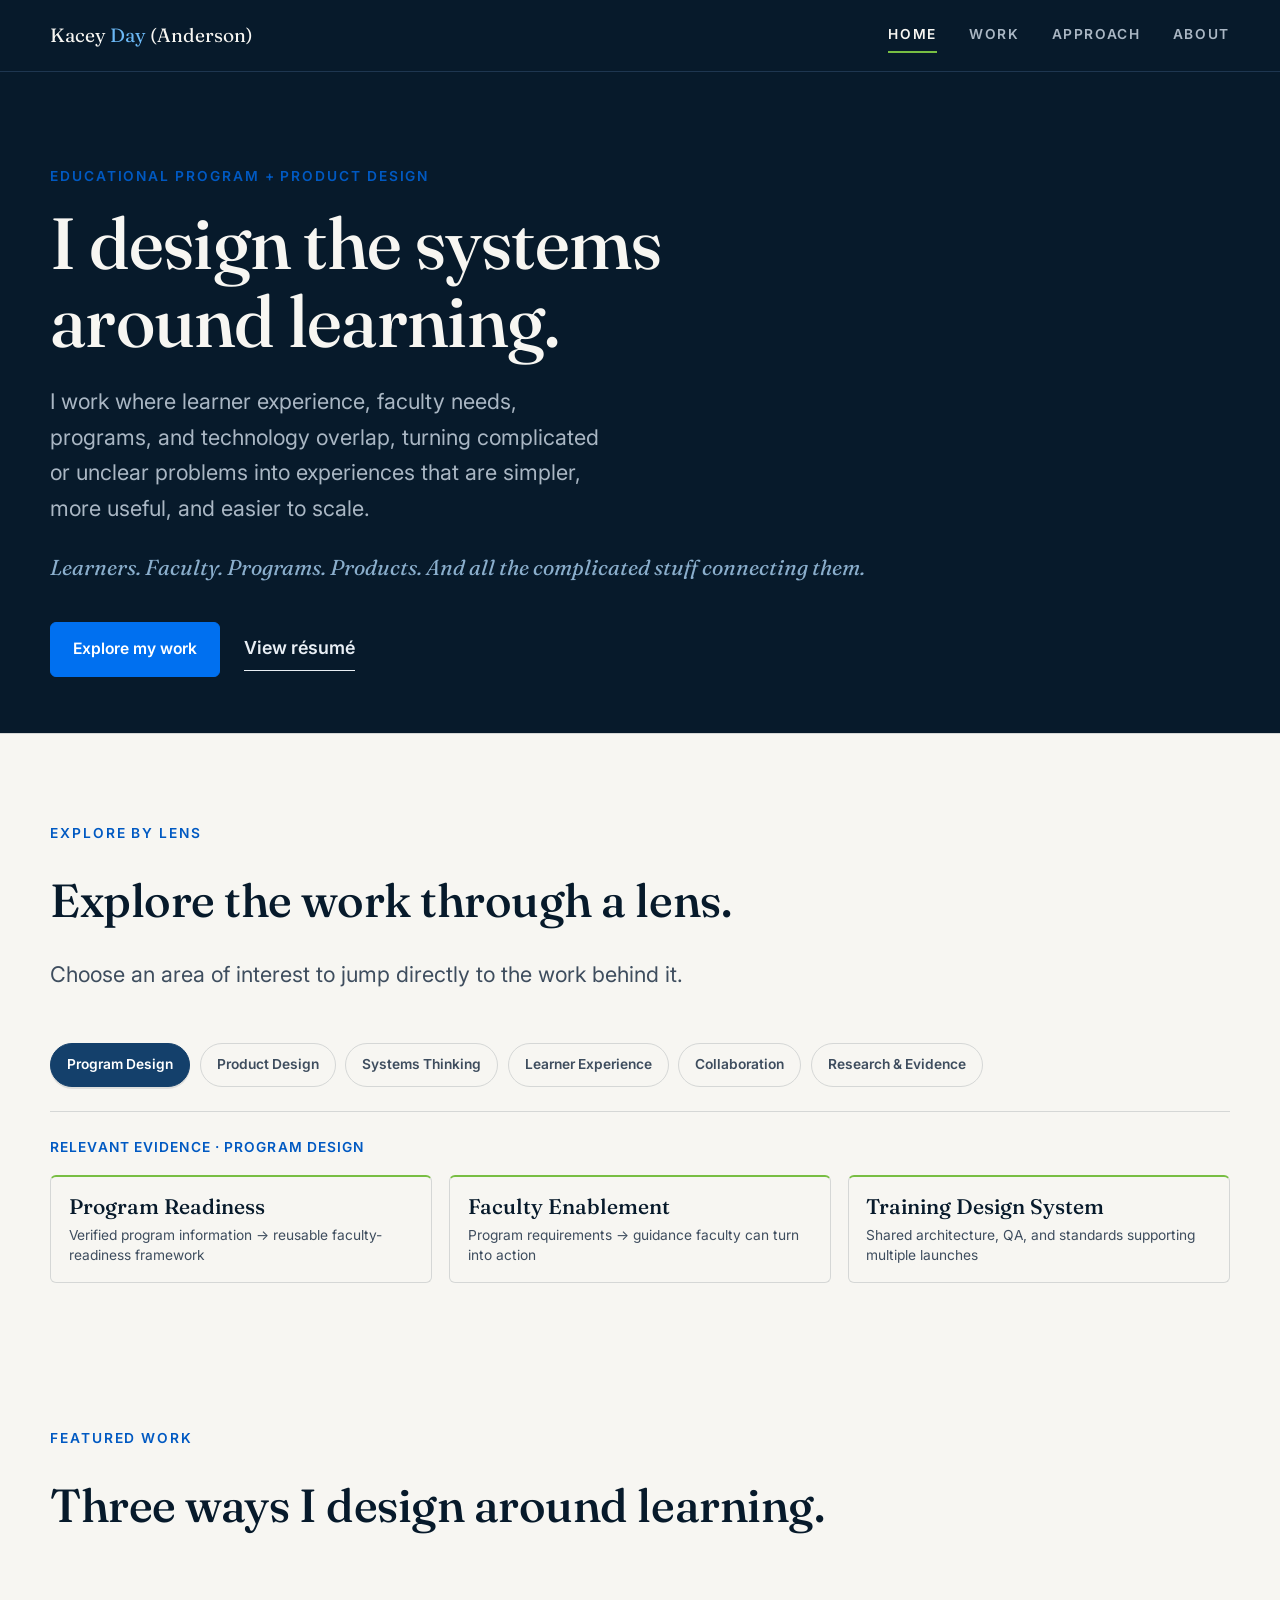
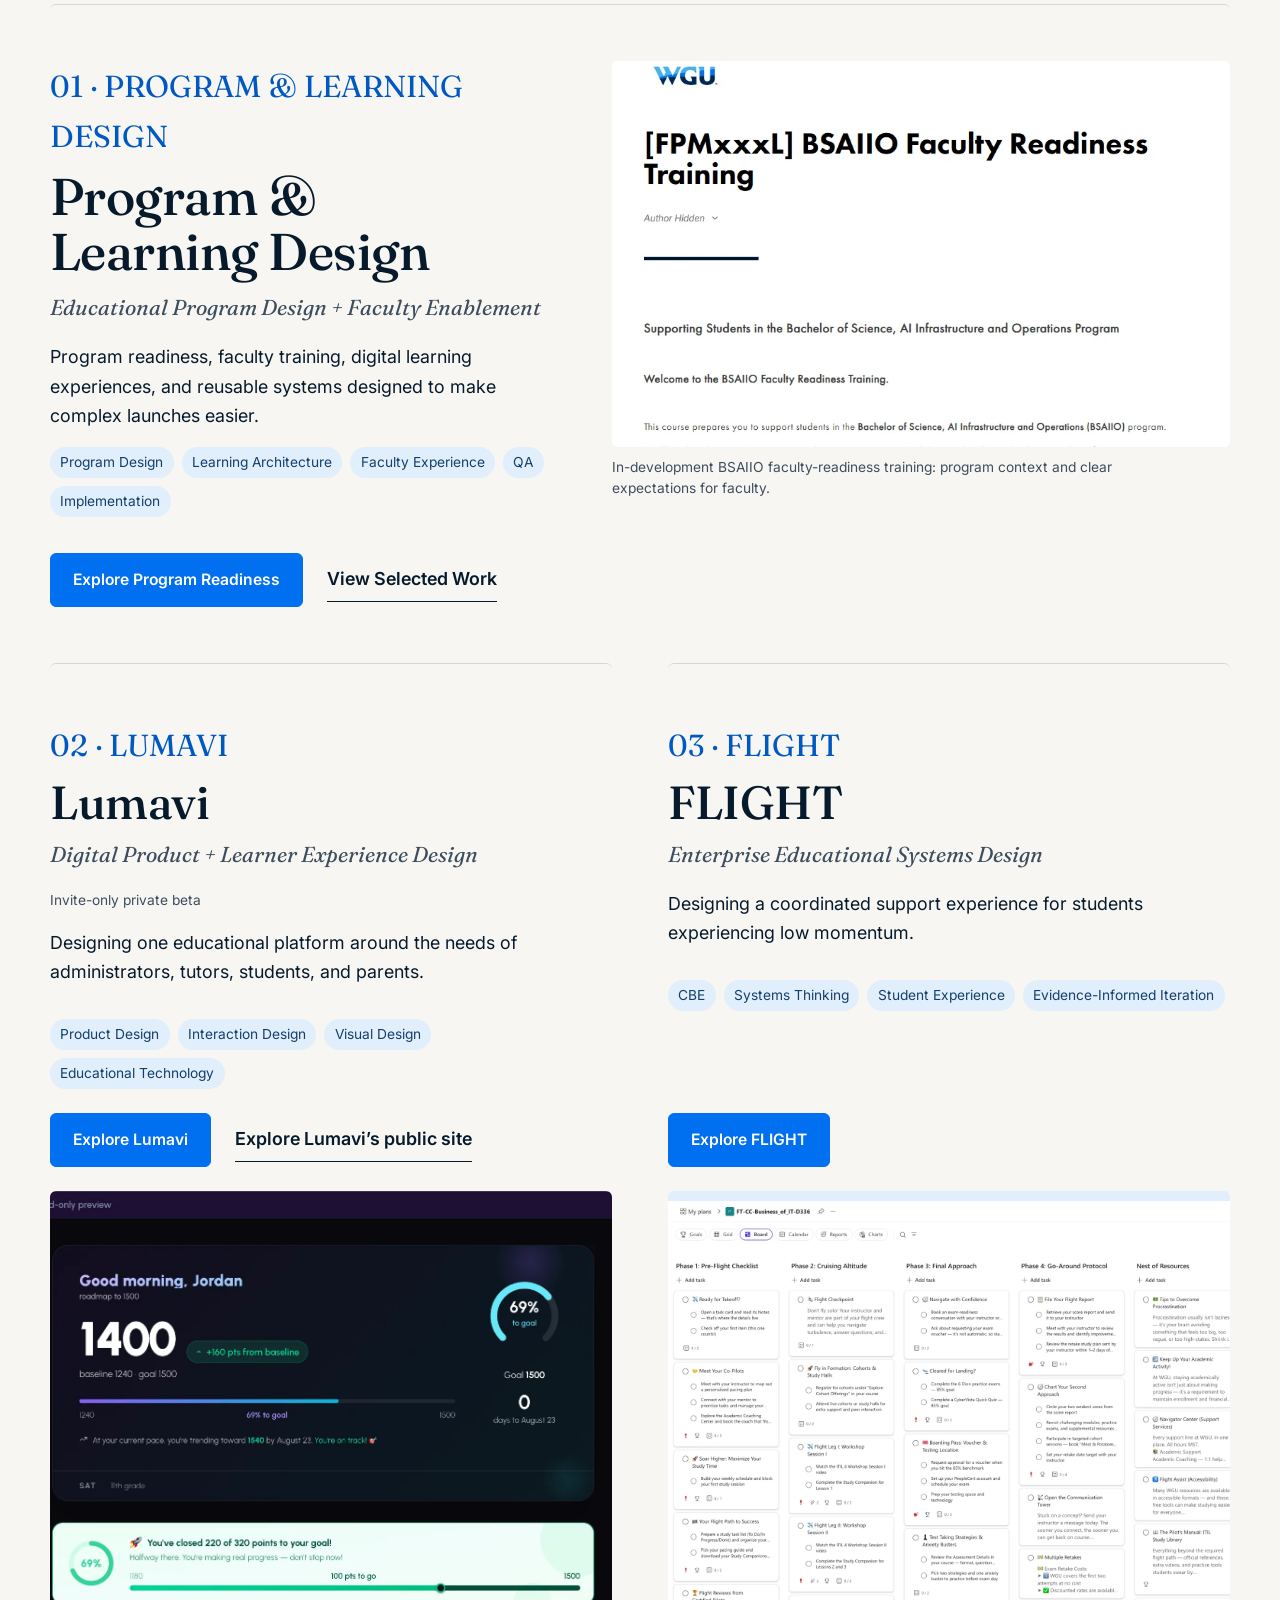
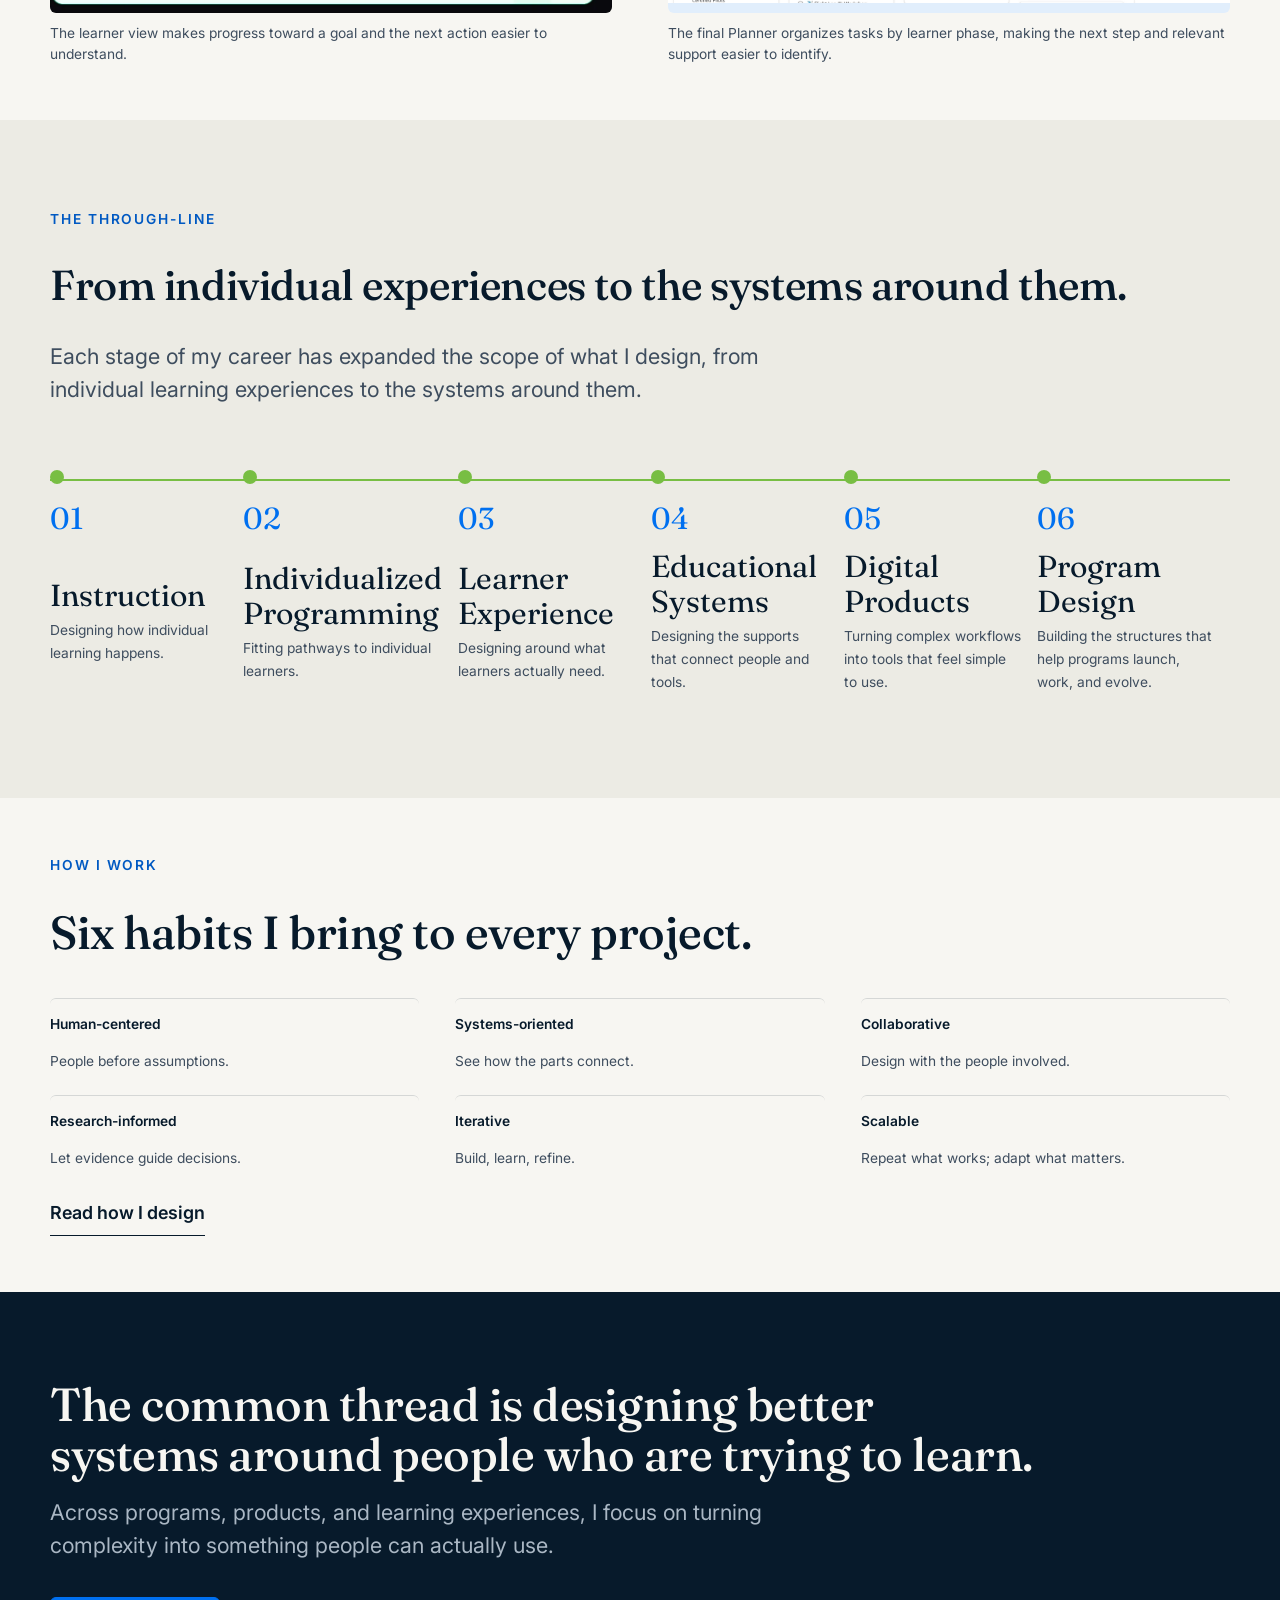
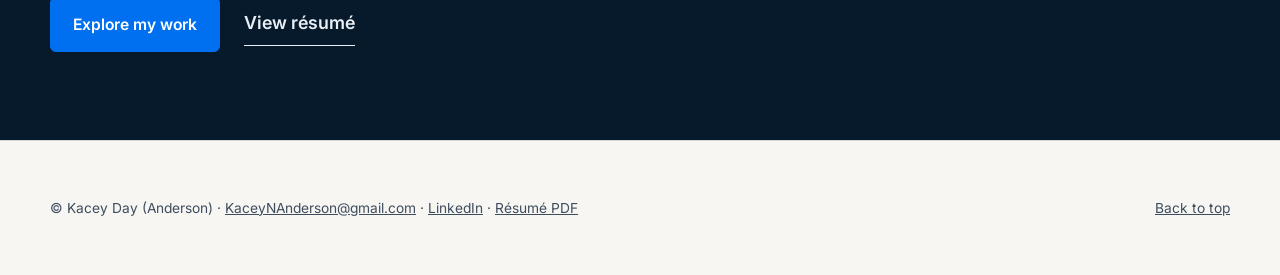
==== commit 074de190: "Add authentic BSAIIO faculty-readiness Rise evidence to home and program case study" ====
--- a/index.html
+++ b/index.html
@@ -64,9 +64,9 @@
     <div class="wrap">
       <div class="section-head"><p class="eyebrow">Featured work</p><h2 id="featured-title">Three ways I design around learning.</h2></div>
       <ol class="work-list">
-        <li class="work-card work-card--feature work-card--no-visual">
+        <li class="work-card work-card--feature">
           <div><p class="work-card__index">01 · PROGRAM &amp; LEARNING DESIGN</p><h3 class="work-card__title">Program &amp; Learning Design</h3><p class="work-card__role">Educational Program Design + Faculty Enablement</p><p>Program readiness, faculty training, digital learning experiences, and reusable systems designed to make complex launches easier.</p><ul class="tags" aria-label="Capabilities"><li>Program Design</li><li>Learning Architecture</li><li>Faculty Experience</li><li>QA</li><li>Implementation</li></ul><div class="actions"><a class="btn" href="work/index.html#program-learning-design">Explore Program Readiness</a><a class="text-link" href="work/index.html#selected-work">View Selected Work</a></div></div>
-          
+          <figure class="work-card__visual"><div class="work-card__media visual-media training-featured-preview"><a class="artifact-fullscreen" href="assets/media/bsaiio-readiness-training-authentic.webp" target="_blank" rel="noopener" aria-label="Open full BSAIIO faculty-readiness training page"><img src="assets/media/bsaiio-readiness-training-preview.webp" width="873" height="576" alt="Authentic BSAIIO faculty-readiness training page showing its course title, purpose, and opening guidance" loading="lazy"></a></div><figcaption>In-development BSAIIO faculty-readiness training: program context and clear expectations for faculty.</figcaption></figure>
         </li>
         <li class="work-card">
           <div><p class="work-card__index">02 · LUMAVI</p><h3 class="work-card__title">Lumavi</h3><p class="work-card__role">Digital Product + Learner Experience Design</p><p class="quiet-note">Invite-only private beta</p><p>Designing one educational platform around the needs of administrators, tutors, students, and parents.</p><ul class="tags" aria-label="Capabilities"><li>Product Design</li><li>Interaction Design</li><li>Visual Design</li><li>Educational Technology</li></ul><div class="actions"><a class="btn" href="work/index.html#lumavi">Explore Lumavi</a><a class="text-link" href="https://lumavi.app" target="_blank" rel="noopener">Explore Lumavi’s public site</a></div></div>
--- a/assets/styles.css
+++ b/assets/styles.css
@@ -864,3 +864,12 @@
 
 /* AA-visible keyboard focus against dark navy surfaces. */
 .site-header :focus-visible,.hero :focus-visible,.site-footer :focus-visible,.section--navy :focus-visible{outline-color:var(--blue-soft)}
+
+/* Authentic faculty-readiness screenshots: focus the homepage preview while showing the complete page in the case study. */
+.home-page .training-featured-preview{background:#fff}
+.home-page .training-featured-preview .artifact-fullscreen{display:block;width:100%;height:100%;overflow:hidden}
+.home-page .work-card--feature .training-featured-preview img{width:100%;height:100%;object-fit:cover;object-position:center top;background:#fff}
+.work-page .training-evidence{max-width:860px;margin:var(--space-4) auto 0}
+.work-page .training-evidence .figure__frame{background:#fff}
+.work-page .training-evidence .artifact-fullscreen{display:block;width:100%}
+.work-page .training-evidence img{display:block;width:100%;height:auto;object-fit:contain}
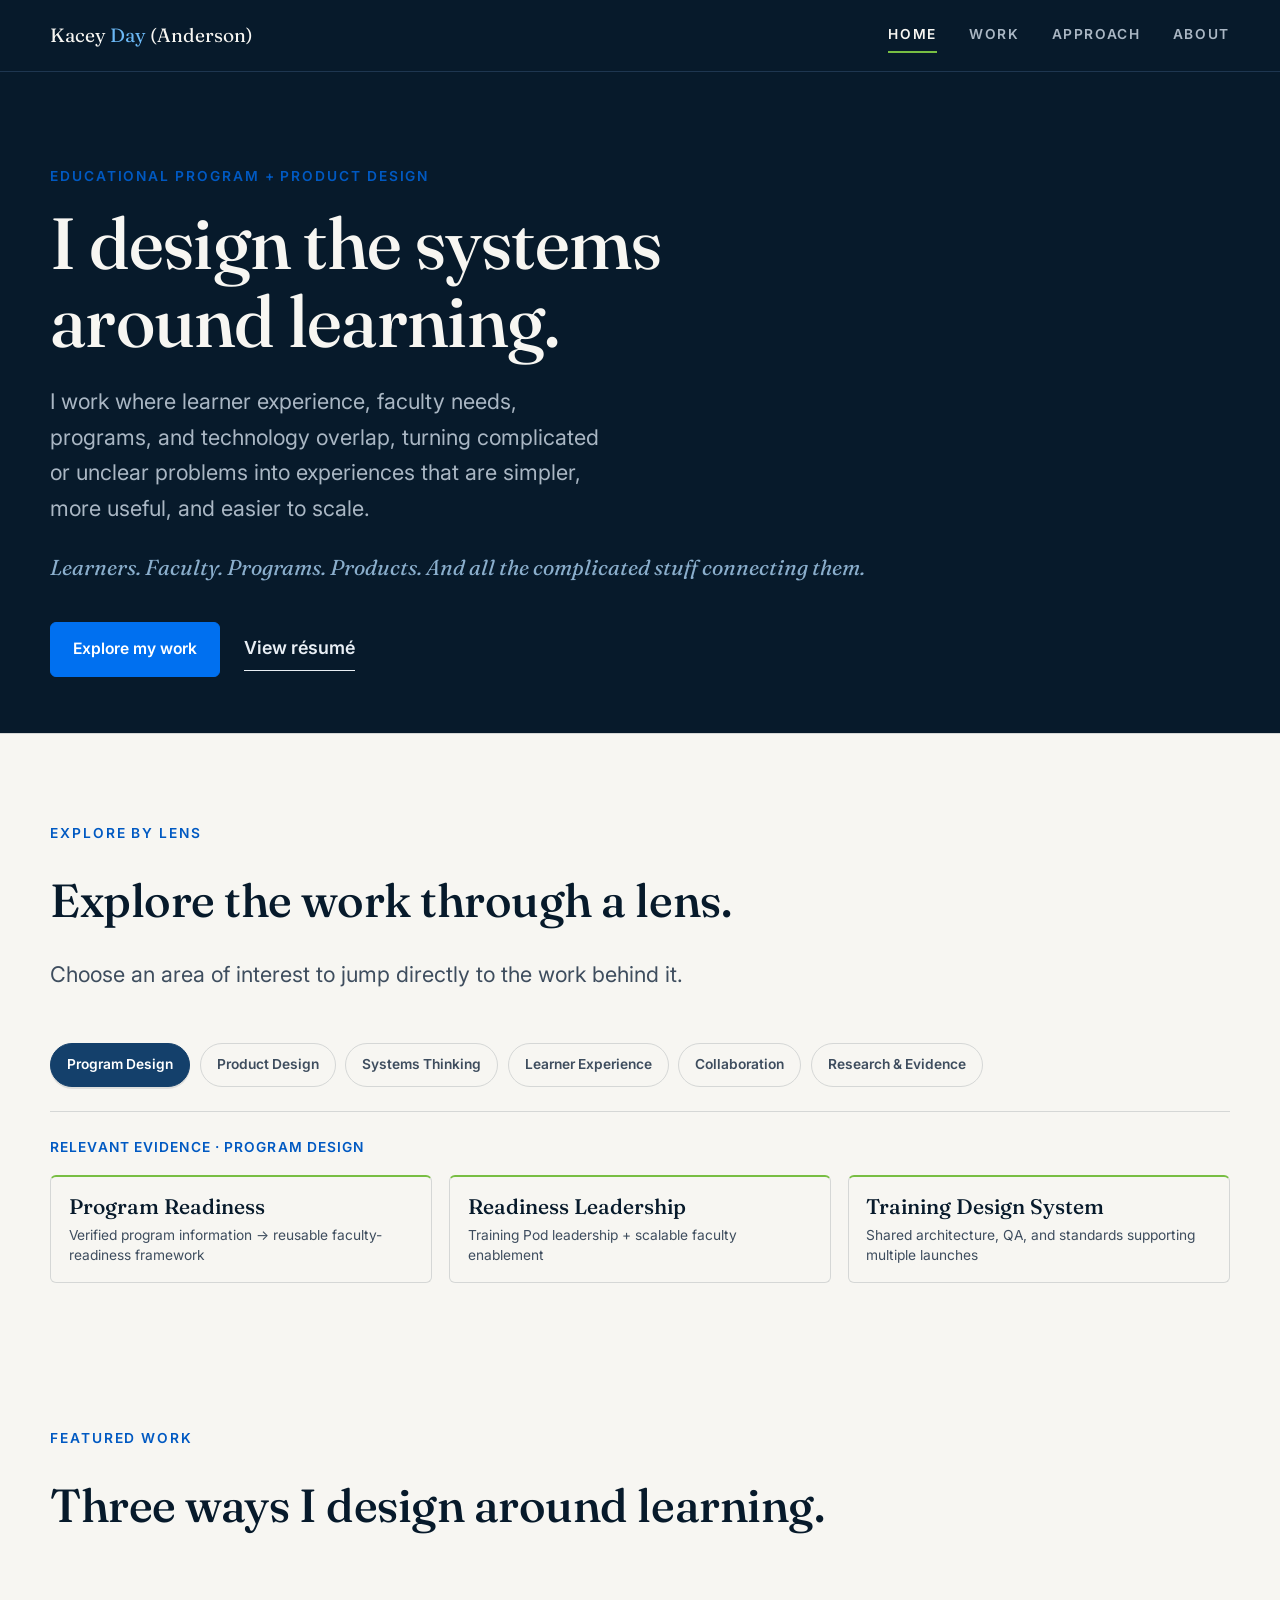
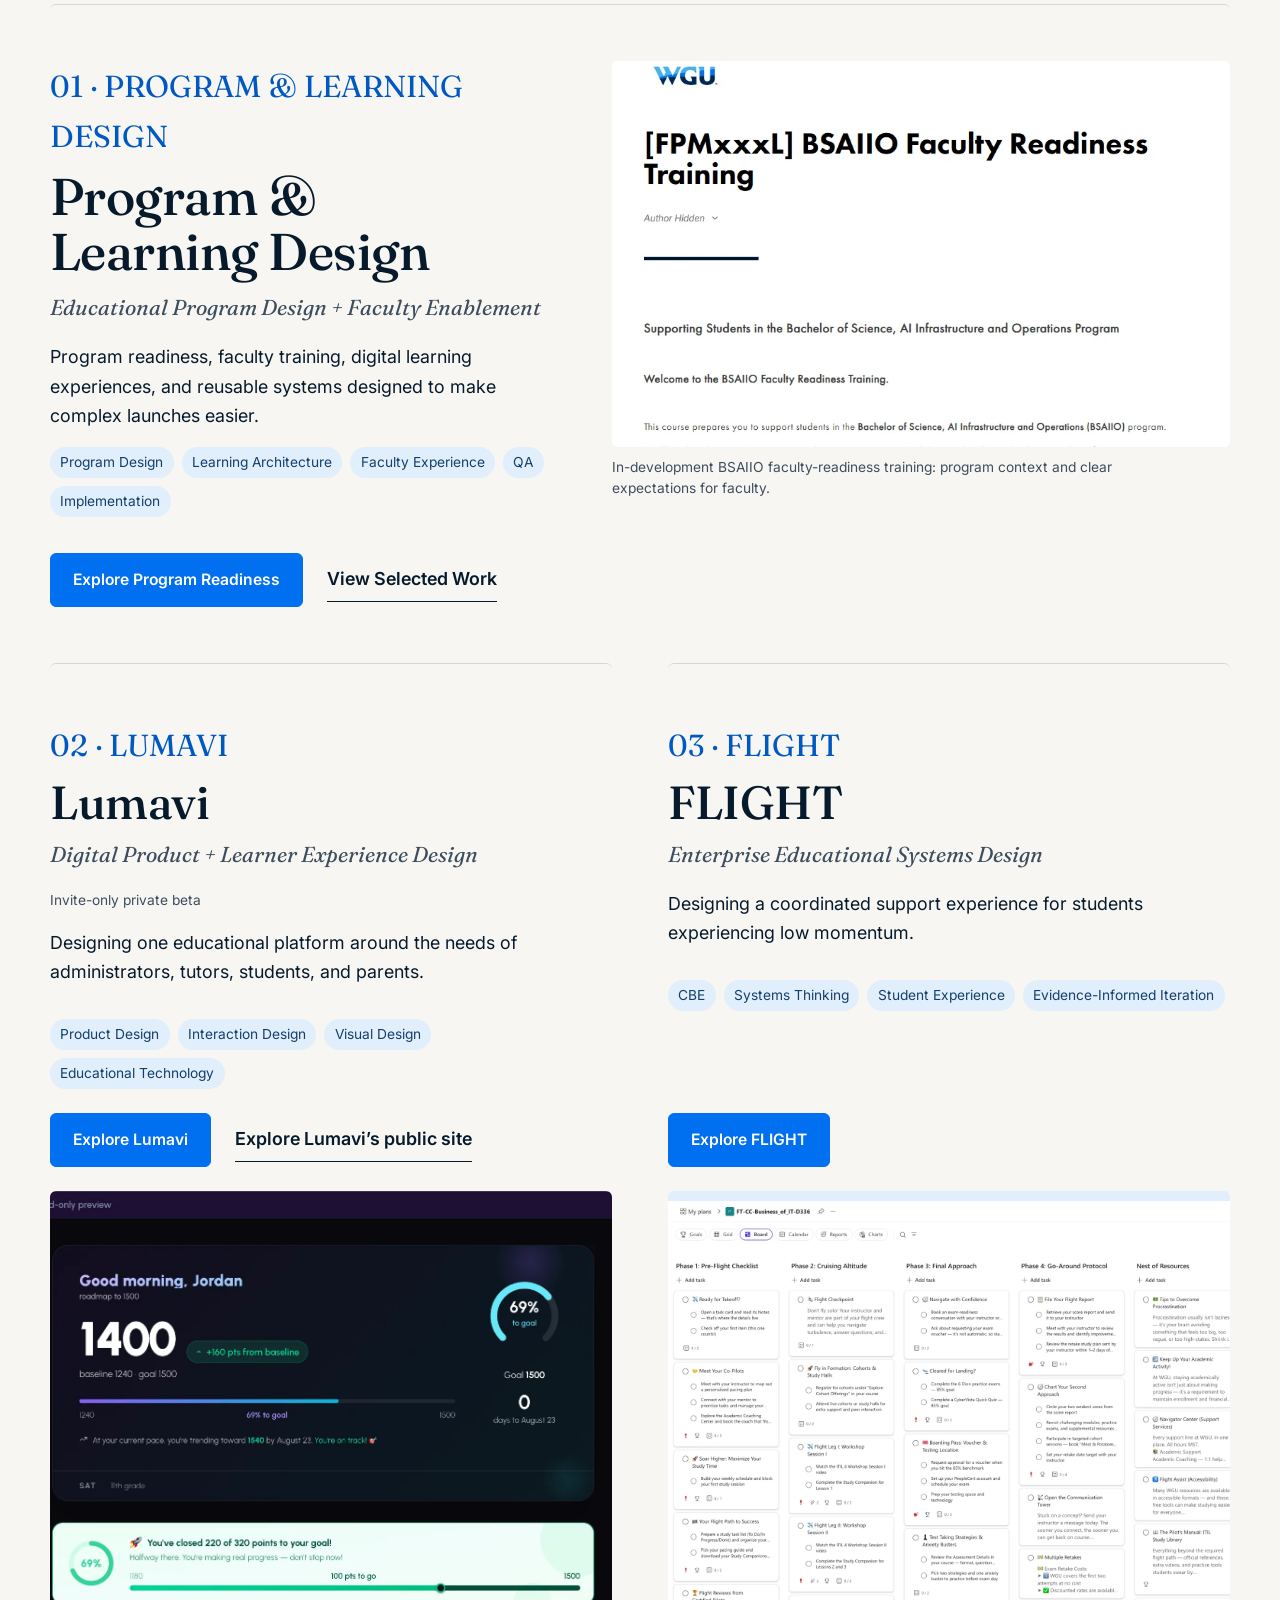
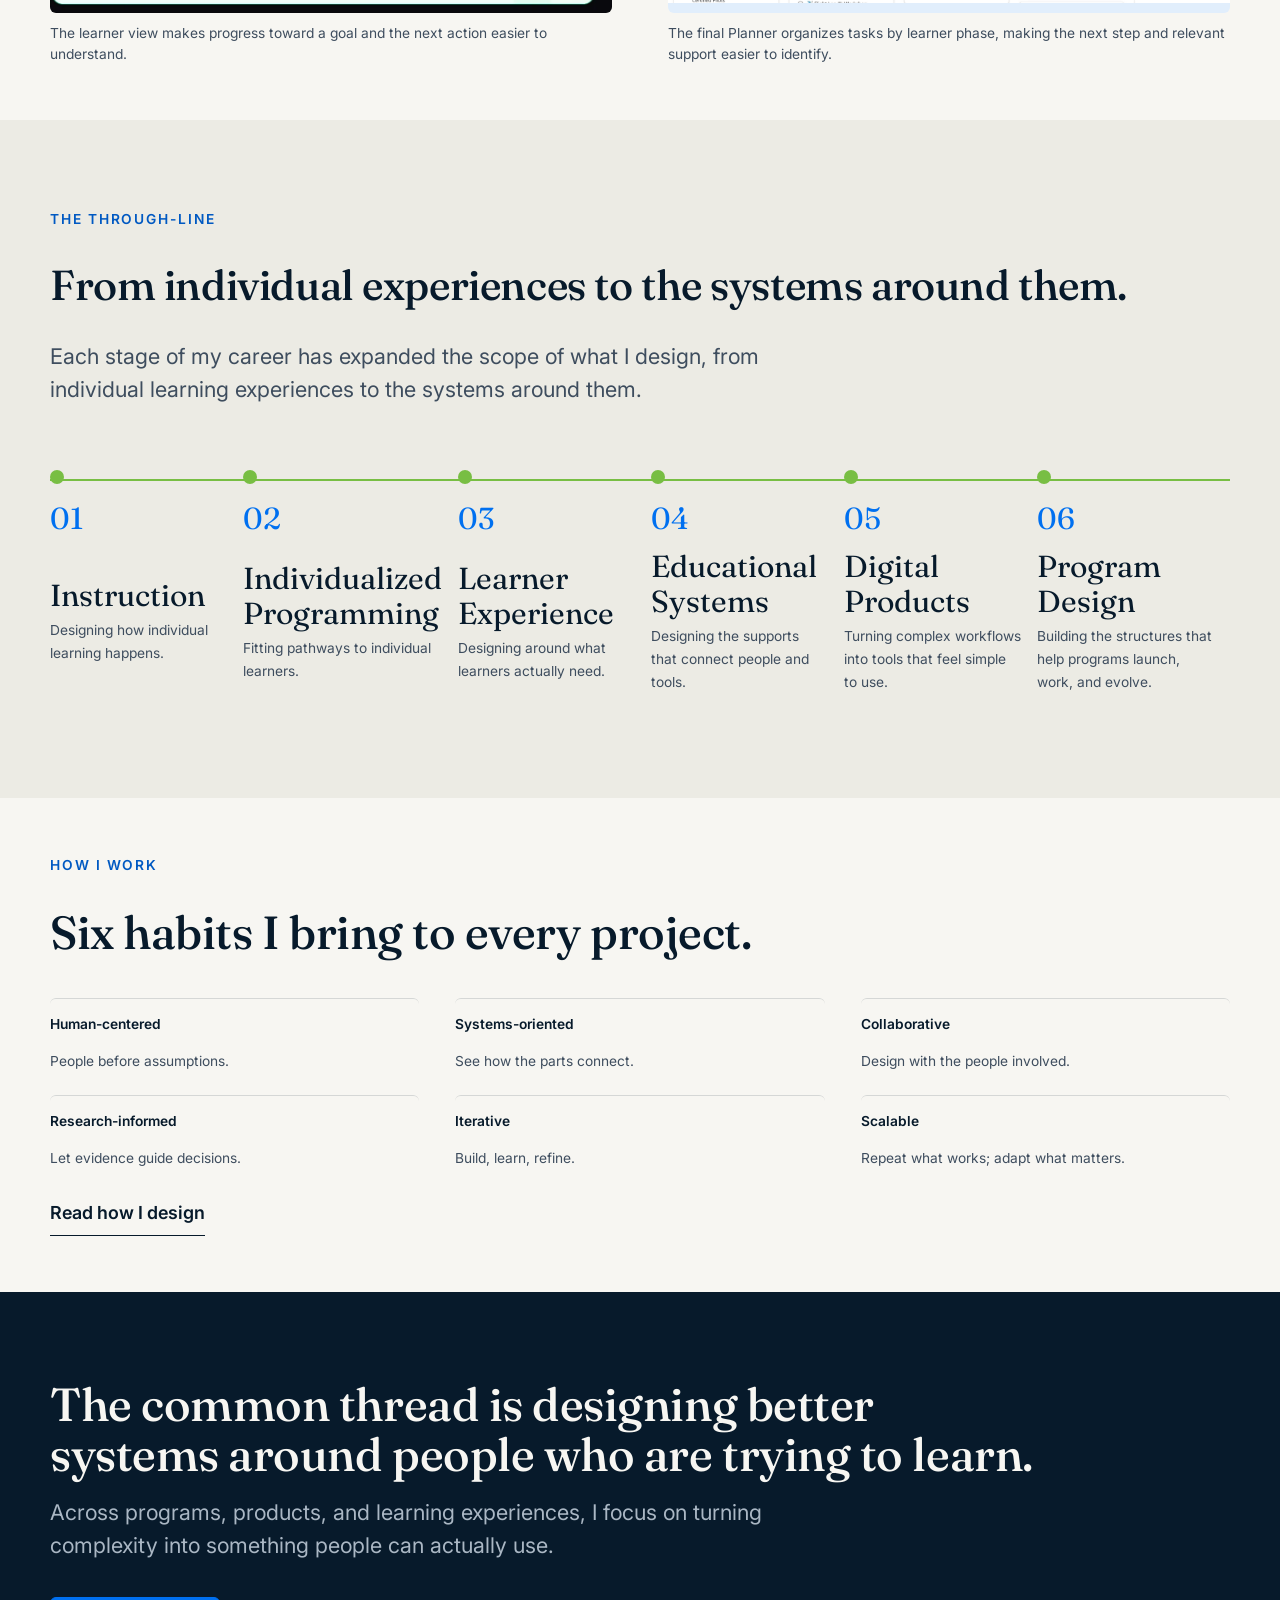
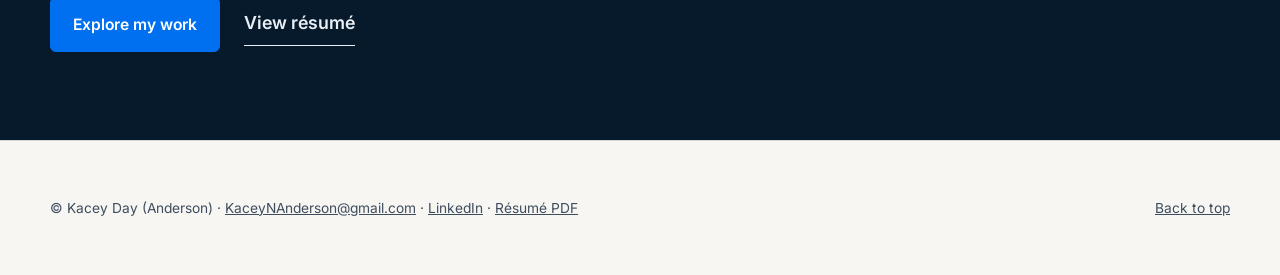
==== commit 4ef2d7ff: "Align homepage design lenses with revised Work section anchors and evidence" ====
--- a/index.html
+++ b/index.html
@@ -27,7 +27,7 @@
   </div>
 </header>
 
-<main id="main">
+<main id="main" tabindex="-1">
 
   <section class="hero" aria-labelledby="hero-title">
     <div class="wrap hero__grid">
@@ -45,19 +45,19 @@
   </section>
 
   <section class="section lens-section" id="explore-by-lens" aria-labelledby="lens-title"><div class="wrap"><div class="section-head"><p class="eyebrow">Explore by Lens</p><h2 id="lens-title">Explore the work through a lens.</h2><p class="lede">Choose an area of interest to jump directly to the work behind it.</p></div>
-<div class="lens-options" aria-label="Choose a design lens"><button type="button" class="lens-option" data-lens="0" aria-pressed="true" aria-controls="lens-panel-0">Program Design</button><button type="button" class="lens-option" data-lens="1" aria-pressed="false" aria-controls="lens-panel-1">Product Design</button><button type="button" class="lens-option" data-lens="2" aria-pressed="false" aria-controls="lens-panel-2">Systems Thinking</button><button type="button" class="lens-option" data-lens="3" aria-pressed="false" aria-controls="lens-panel-3">Learner Experience</button><button type="button" class="lens-option" data-lens="4" aria-pressed="false" aria-controls="lens-panel-4">Collaboration</button><button type="button" class="lens-option" data-lens="5" aria-pressed="false" aria-controls="lens-panel-5">Research & Evidence</button></div>
-<div class="lens-results" id="lens-panel-0" ><p class="lens-results__label">Relevant evidence · Program Design</p>
-<ul class="lens-evidence-grid"><li><a class="lens-evidence-card" href="work/index.html#program-learning-design"><span class="lens-evidence-card__title">Program Readiness</span><span class="lens-evidence-card__summary">Verified program information → reusable faculty-readiness framework</span></a></li><li><a class="lens-evidence-card" href="work/index.html#pr-quality"><span class="lens-evidence-card__title">Faculty Enablement</span><span class="lens-evidence-card__summary">Program requirements → guidance faculty can turn into action</span></a></li><li><a class="lens-evidence-card" href="work/index.html#selected-design-system"><span class="lens-evidence-card__title">Training Design System</span><span class="lens-evidence-card__summary">Shared architecture, QA, and standards supporting multiple launches</span></a></li></ul></div>
-<div class="lens-results" id="lens-panel-1" hidden><p class="lens-results__label">Relevant evidence · Product Design</p>
-<ul class="lens-evidence-grid"><li><a class="lens-evidence-card" href="work/index.html#lumavi-roles"><span class="lens-evidence-card__title">Lumavi</span><span class="lens-evidence-card__summary">Role-based product experiences</span></a></li><li><a class="lens-evidence-card" href="work/index.html#lumavi-architecture"><span class="lens-evidence-card__title">Product Architecture</span><span class="lens-evidence-card__summary">Workflows + information boundaries</span></a></li><li><a class="lens-evidence-card" href="work/index.html#flight-product"><span class="lens-evidence-card__title">FLIGHT Planner</span><span class="lens-evidence-card__summary">Learner planning + support</span></a></li></ul></div>
-<div class="lens-results" id="lens-panel-2" hidden><p class="lens-results__label">Relevant evidence · Systems Thinking</p>
-<ul class="lens-evidence-grid"><li><a class="lens-evidence-card" href="work/index.html#flight"><span class="lens-evidence-card__title">FLIGHT</span><span class="lens-evidence-card__summary">Planner to learner-support ecosystem</span></a></li><li><a class="lens-evidence-card" href="work/index.html#pr-framework"><span class="lens-evidence-card__title">Program Readiness</span><span class="lens-evidence-card__summary">Reusable launch framework</span></a></li><li><a class="lens-evidence-card" href="work/index.html#pr-architecture"><span class="lens-evidence-card__title">Source to Experience</span><span class="lens-evidence-card__summary">Verified inputs + learning architecture</span></a></li></ul></div>
-<div class="lens-results" id="lens-panel-3" hidden><p class="lens-results__label">Relevant evidence · Learner Experience</p>
+<div class="lens-options" role="group" aria-label="Choose a design lens"><button type="button" class="lens-option" id="lens-control-0" data-lens="0" aria-pressed="true" aria-controls="lens-panel-0">Program Design</button><button type="button" class="lens-option" id="lens-control-1" data-lens="1" aria-pressed="false" aria-controls="lens-panel-1">Product Design</button><button type="button" class="lens-option" id="lens-control-2" data-lens="2" aria-pressed="false" aria-controls="lens-panel-2">Systems Thinking</button><button type="button" class="lens-option" id="lens-control-3" data-lens="3" aria-pressed="false" aria-controls="lens-panel-3">Learner Experience</button><button type="button" class="lens-option" id="lens-control-4" data-lens="4" aria-pressed="false" aria-controls="lens-panel-4">Collaboration</button><button type="button" class="lens-option" id="lens-control-5" data-lens="5" aria-pressed="false" aria-controls="lens-panel-5">Research & Evidence</button></div>
+<div class="lens-results" id="lens-panel-0" role="region" aria-labelledby="lens-control-0" ><p class="lens-results__label">Relevant evidence · Program Design</p>
+<ul class="lens-evidence-grid"><li><a class="lens-evidence-card" href="work/index.html#program-learning-design"><span class="lens-evidence-card__title">Program Readiness</span><span class="lens-evidence-card__summary">Verified program information → reusable faculty-readiness framework</span></a></li><li><a class="lens-evidence-card" href="work/index.html#pr-quality"><span class="lens-evidence-card__title">Readiness Leadership</span><span class="lens-evidence-card__summary">Training Pod leadership + scalable faculty enablement</span></a></li><li><a class="lens-evidence-card" href="work/index.html#selected-design-system"><span class="lens-evidence-card__title">Training Design System</span><span class="lens-evidence-card__summary">Shared architecture, QA, and standards supporting multiple launches</span></a></li></ul></div>
+<div class="lens-results" id="lens-panel-1" role="region" aria-labelledby="lens-control-1" hidden><p class="lens-results__label">Relevant evidence · Product Design</p>
+<ul class="lens-evidence-grid"><li><a class="lens-evidence-card" href="work/index.html#lumavi"><span class="lens-evidence-card__title">Lumavi</span><span class="lens-evidence-card__summary">Product design + role-based learner experiences</span></a></li><li><a class="lens-evidence-card" href="work/index.html#lumavi-architecture"><span class="lens-evidence-card__title">Product Decisions</span><span class="lens-evidence-card__summary">Parent visibility + purposeful information boundaries</span></a></li><li><a class="lens-evidence-card" href="work/index.html#flight-product"><span class="lens-evidence-card__title">FLIGHT Planner</span><span class="lens-evidence-card__summary">Learner planning + support</span></a></li></ul></div>
+<div class="lens-results" id="lens-panel-2" role="region" aria-labelledby="lens-control-2" hidden><p class="lens-results__label">Relevant evidence · Systems Thinking</p>
+<ul class="lens-evidence-grid"><li><a class="lens-evidence-card" href="work/index.html#flight"><span class="lens-evidence-card__title">FLIGHT</span><span class="lens-evidence-card__summary">Planner to learner-support ecosystem</span></a></li><li><a class="lens-evidence-card" href="work/index.html#pr-framework"><span class="lens-evidence-card__title">Standardize + Customize</span><span class="lens-evidence-card__summary">Shared training systems, program-specific decisions</span></a></li><li><a class="lens-evidence-card" href="work/index.html#pr-architecture"><span class="lens-evidence-card__title">Source to Experience</span><span class="lens-evidence-card__summary">Verified inputs + learning architecture</span></a></li></ul></div>
+<div class="lens-results" id="lens-panel-3" role="region" aria-labelledby="lens-control-3" hidden><p class="lens-results__label">Relevant evidence · Learner Experience</p>
 <ul class="lens-evidence-grid"><li><a class="lens-evidence-card" href="work/index.html#flight-progression"><span class="lens-evidence-card__title">FLIGHT Progression</span><span class="lens-evidence-card__summary">Contextual support + next steps</span></a></li><li><a class="lens-evidence-card" href="work/index.html#lumavi-roles"><span class="lens-evidence-card__title">Lumavi Roles</span><span class="lens-evidence-card__summary">Different needs, different views</span></a></li><li><a class="lens-evidence-card" href="work/index.html#selected-adaptive-sat-act"><span class="lens-evidence-card__title">Adaptive SAT/ACT</span><span class="lens-evidence-card__summary">Diagnostic-led learning pathways</span></a></li></ul></div>
-<div class="lens-results" id="lens-panel-4" hidden><p class="lens-results__label">Relevant evidence · Collaboration</p>
-<ul class="lens-evidence-grid"><li><a class="lens-evidence-card" href="work/index.html#pr-role"><span class="lens-evidence-card__title">Training Pod</span><span class="lens-evidence-card__summary">Cross-functional readiness design</span></a></li><li><a class="lens-evidence-card" href="work/index.html#flight-role"><span class="lens-evidence-card__title">FLIGHT</span><span class="lens-evidence-card__summary">Mentor, instructor + rollout coordination</span></a></li><li><a class="lens-evidence-card" href="work/index.html#selected-interactive-services"><span class="lens-evidence-card__title">Interactive Services</span><span class="lens-evidence-card__summary">Visual + interactive learning support</span></a></li></ul></div>
-<div class="lens-results" id="lens-panel-5" hidden><p class="lens-results__label">Relevant evidence · Research &amp; Evidence</p>
-<ul class="lens-evidence-grid"><li><a class="lens-evidence-card" href="work/index.html#flight-evidence"><span class="lens-evidence-card__title">FLIGHT Evidence</span><span class="lens-evidence-card__summary">Feedback, signals + limitations</span></a></li><li><a class="lens-evidence-card" href="work/index.html#pr-source-truth"><span class="lens-evidence-card__title">Source Verification</span><span class="lens-evidence-card__summary">Research + program source-of-truth</span></a></li><li><a class="lens-evidence-card" href="work/index.html#lumavi-use"><span class="lens-evidence-card__title">Lumavi Beta</span><span class="lens-evidence-card__summary">Learning from real-world product use</span></a></li></ul></div>
+<div class="lens-results" id="lens-panel-4" role="region" aria-labelledby="lens-control-4" hidden><p class="lens-results__label">Relevant evidence · Collaboration</p>
+<ul class="lens-evidence-grid"><li><a class="lens-evidence-card" href="work/index.html#pr-role"><span class="lens-evidence-card__title">Training Pod</span><span class="lens-evidence-card__summary">Cross-functional readiness design</span></a></li><li><a class="lens-evidence-card" href="work/index.html#flight-role"><span class="lens-evidence-card__title">FLIGHT Champions</span><span class="lens-evidence-card__summary">Mentor champions + cross-functional rollout</span></a></li><li><a class="lens-evidence-card" href="work/index.html#selected-isl"><span class="lens-evidence-card__title">Interactive Services Lab</span><span class="lens-evidence-card__summary">Multimedia + interactive program support</span></a></li></ul></div>
+<div class="lens-results" id="lens-panel-5" role="region" aria-labelledby="lens-control-5" hidden><p class="lens-results__label">Relevant evidence · Research &amp; Evidence</p>
+<ul class="lens-evidence-grid"><li><a class="lens-evidence-card" href="work/index.html#flight-evidence"><span class="lens-evidence-card__title">FLIGHT Observations</span><span class="lens-evidence-card__summary">Student feedback + iteration signals</span></a></li><li><a class="lens-evidence-card" href="work/index.html#pr-source-truth"><span class="lens-evidence-card__title">Source Verification</span><span class="lens-evidence-card__summary">Research + program source-of-truth</span></a></li><li><a class="lens-evidence-card" href="work/index.html#lumavi-use"><span class="lens-evidence-card__title">Lumavi Early Use</span><span class="lens-evidence-card__summary">Early partner perspective + product learning</span></a></li></ul></div>
 </div></section>
 
   <section class="section section--tight" id="featured" aria-labelledby="featured-title">
--- a/assets/styles.css
+++ b/assets/styles.css
@@ -873,3 +873,221 @@
 .work-page .training-evidence .figure__frame{background:#fff}
 .work-page .training-evidence .artifact-fullscreen{display:block;width:100%}
 .work-page .training-evidence img{display:block;width:100%;height:auto;object-fit:contain}
+
+/* Program Readiness audiences: separate the blue audience label from its description. */
+.work-page #program-learning-design .eco{
+  display:grid;
+  gap:1rem;
+  margin:0;
+  padding-left:1.3rem;
+}
+.work-page #program-learning-design .eco li{
+  padding-left:.2rem;
+  color:var(--teal);
+  font-weight:600;
+  line-height:1.4;
+}
+.work-page #program-learning-design .eco li small{
+  display:block;
+  margin-top:.3rem;
+  color:var(--ink-soft);
+  font-size:var(--step--1);
+  font-weight:400;
+  line-height:1.55;
+}
+
+/* Keep the authentic readiness training visible without letting the full screenshot dominate the case study. */
+.work-page #program-learning-design .training-evidence{max-width:700px}
+
+
+/* Lumavi: evidence-led product showcase hero. Scoped to its Work case study. */
+.work-page #lumavi .lumavi-hero{padding-block:var(--space-3) var(--space-2)}
+.work-page #lumavi .lumavi-hero__panel{
+  overflow:hidden;
+  border:1px solid #264b73;
+  border-radius:12px;
+  background:radial-gradient(circle at 88% 20%,rgba(45,122,211,.32),transparent 42%),linear-gradient(125deg,#071a2b 0%,#102b4a 100%);
+  box-shadow:0 16px 40px rgba(7,26,43,.13);
+}
+.work-page #lumavi .lumavi-hero__layout{
+  display:grid;
+  grid-template-columns:minmax(0,.95fr) minmax(0,1.05fr);
+  align-items:center;
+  gap:clamp(1.5rem,3.7vw,3.5rem);
+  padding:clamp(1.75rem,4.6vw,3.7rem);
+}
+.work-page #lumavi .lumavi-hero__copy{min-width:0}
+.work-page #lumavi .lumavi-hero__eyebrow{
+  margin-bottom:var(--space-2);
+  color:#8cc6ff;
+  font-size:.75rem;
+  font-weight:700;
+  letter-spacing:.14em;
+  text-transform:uppercase;
+}
+.work-page #lumavi .lumavi-hero .consolidated-case-title{
+  margin-bottom:var(--space-2);
+  color:#fff;
+  font-size:clamp(2.8rem,5vw,4.75rem);
+}
+.work-page #lumavi .lumavi-hero__statement{
+  margin-bottom:var(--space-2);
+  max-width:19ch;
+  color:#fff;
+  font-family:var(--font-display);
+  font-size:clamp(1.5rem,2.4vw,2.25rem);
+  line-height:1.2;
+  text-wrap:balance;
+}
+.work-page #lumavi .lumavi-hero__description{
+  color:#dce8f5;
+  max-width:42ch;
+  line-height:1.6;
+}
+.work-page #lumavi .lumavi-hero__actions{
+  display:flex;
+  flex-wrap:wrap;
+  align-items:center;
+  gap:.85rem 1.15rem;
+  margin-top:var(--space-3);
+}
+.work-page #lumavi .lumavi-hero__actions .btn{
+  background:#2382ee;
+  border-color:#2382ee;
+  color:#fff;
+}
+.work-page #lumavi .lumavi-hero__actions .btn:hover{
+  background:#106bcc;
+  border-color:#106bcc;
+}
+.work-page #lumavi .lumavi-hero__actions .btn:focus-visible,
+.work-page #lumavi .lumavi-hero__visual a:focus-visible{
+  outline:3px solid #b8dcff;
+  outline-offset:4px;
+}
+.work-page #lumavi .lumavi-hero__status{
+  color:#c3d6e9;
+  font-size:.8rem;
+  letter-spacing:.035em;
+}
+.work-page #lumavi .lumavi-hero__visual{
+  min-width:0;
+  margin:0;
+  padding:.65rem;
+  border:1px solid rgba(211,233,255,.28);
+  border-radius:10px;
+  background:rgba(215,236,255,.08);
+  box-shadow:0 14px 36px rgba(0,0,0,.22);
+}
+.work-page #lumavi .lumavi-hero__visual a{display:block;border-radius:5px;overflow:hidden;background:#fff}
+.work-page #lumavi .lumavi-hero__visual img{display:block;width:100%;height:auto}
+.work-page #lumavi .lumavi-hero__visual figcaption{
+  margin:.65rem .15rem .1rem;
+  color:#d3e4f5;
+  font-size:.75rem;
+  letter-spacing:.025em;
+}
+.work-page #lumavi .lumavi-hero__tags{
+  margin:var(--space-3) 0 0;
+}
+@media(max-width:860px){
+  .work-page #lumavi .lumavi-hero__layout{grid-template-columns:1fr;gap:var(--space-4)}
+  .work-page #lumavi .lumavi-hero__statement{max-width:25ch}
+  .work-page #lumavi .lumavi-hero__visual{max-width:690px;width:100%;margin-inline:auto}
+}
+@media(max-width:480px){
+  .work-page #lumavi .lumavi-hero__layout{padding:1.4rem}
+  .work-page #lumavi .lumavi-hero__actions .btn{width:100%;justify-content:center}
+}
+
+/* Lumavi Parent: show the main overview beside the explanation and supporting progress image. */
+.work-page #lumavi #panel-parent .parent-details{display:grid;align-content:start;gap:var(--space-3);min-width:0}
+.work-page #lumavi #panel-parent .parent-details .role-facts{margin:0}
+.work-page #lumavi #panel-parent .parent-overview,
+.work-page #lumavi #panel-parent .parent-progress{margin:0}
+@media(max-width:899px){
+  .work-page #lumavi #panel-parent{grid-template-columns:minmax(0,1fr)}
+}
+
+/* Selected Work: curated evidence cards with clear role and outcome hierarchy. */
+.work-page #selected-work .case-hero .lede{max-width:70ch}
+.work-page #selected-work .selected-grid{gap:clamp(1.25rem,2.8vw,2rem);align-items:stretch}
+.work-page #selected-work .selected-grid>.card,
+.work-page #selected-work .selected-design-card{
+  min-width:0;
+  padding:clamp(1.75rem,2.6vw,2rem);
+}
+.work-page #selected-work .selected-grid>.card h3,
+.work-page #selected-work .selected-design-card h3{
+  font-size:clamp(1.2rem,1.55vw,1.5rem);
+  line-height:1.28;
+  margin-bottom:1.4rem;
+}
+.work-page #selected-work .selected-grid>.card h3::after,
+.work-page #selected-work .selected-design-card h3::after{
+  content:"";
+  display:block;
+  height:3px;
+  width:50px;
+  background:var(--blue);
+  margin-top:.9rem;
+  border-radius:2px;
+}
+.work-page #selected-work .role-facts{gap:1.2rem}
+.work-page #selected-work .role-facts>div{padding-top:1rem}
+.work-page #selected-work .role-facts dt{
+  color:var(--teal);
+  font-weight:700;
+  letter-spacing:.075em;
+}
+.work-page #selected-work .role-facts dd{margin-top:.35rem;line-height:1.55}
+.work-page #selected-work .selected-work-pair{gap:var(--space-3)}
+.work-page #selected-work .selected-adaptive{
+  border-top:3px solid var(--blue);
+  padding:clamp(1.75rem,3vw,2.25rem);
+}
+.work-page #selected-work .selected-adaptive h3{
+  font-size:clamp(1.3rem,1.8vw,1.65rem);
+  margin-bottom:.6rem;
+}
+.work-page #selected-work .selected-adaptive__pathway{
+  margin:var(--space-3) 0;
+  padding:clamp(1rem,2.3vw,1.5rem);
+  background:var(--blue-wash);
+  border:1px solid #c5dcef;
+  border-radius:8px;
+}
+.work-page #selected-work .selected-adaptive__pathway .adaptive-pathway{
+  margin:0;
+  padding:0;
+  border-top:0;
+}
+.work-page #selected-work .selected-adaptive__example{
+  padding:1.1rem clamp(1rem,2vw,1.5rem);
+  margin:var(--space-3) 0;
+  border-left:3px solid var(--blue);
+  background:rgba(225,238,252,.6);
+}
+.work-page #selected-work .selected-adaptive__example p{margin:0;max-width:75ch}
+.work-page #selected-work .selected-adaptive__action-wrap{margin:var(--space-3) 0 0}
+.work-page #selected-work .selected-adaptive__action{width:auto;max-width:100%;white-space:normal;text-align:center}
+.work-page #selected-work .selected-supporting{
+  padding:1.45rem clamp(1.5rem,2.5vw,2rem);
+  border-left:3px solid var(--teal);
+  background:var(--paper);
+}
+.work-page #selected-work .selected-supporting h3{
+  font-size:var(--step-1);
+  margin-bottom:.55rem;
+}
+.work-page #selected-work .selected-supporting p{color:var(--ink-soft);margin-bottom:0}
+.work-page #selected-work .selected-design-grid{display:grid;grid-template-columns:minmax(0,1fr)}
+.work-page #selected-work .selected-design-card{width:100%}
+.work-page #selected-work .selected-design-card .role-facts{
+  display:grid;
+  grid-template-columns:repeat(2,minmax(0,1fr));
+  gap:1.25rem 2rem;
+}
+@media(max-width:760px){
+  .work-page #selected-work .selected-design-card .role-facts{grid-template-columns:minmax(0,1fr)}
+}
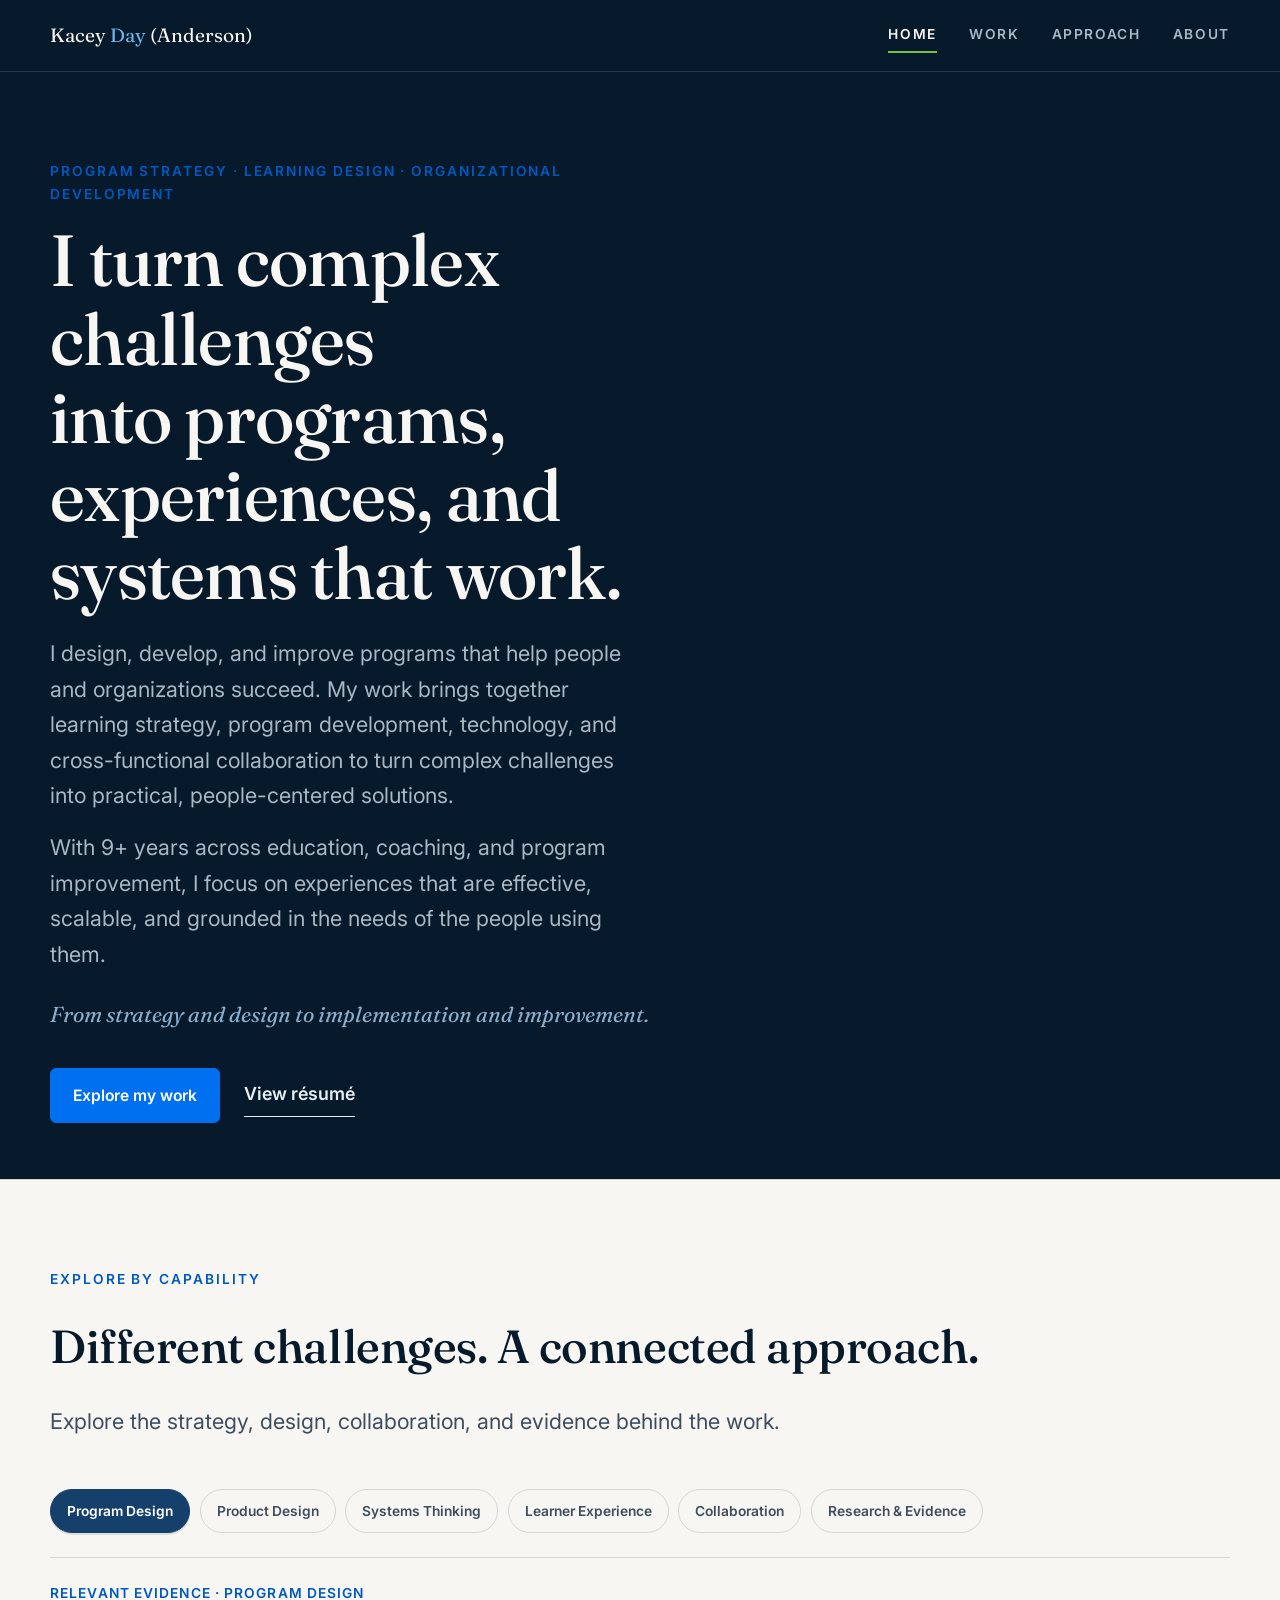
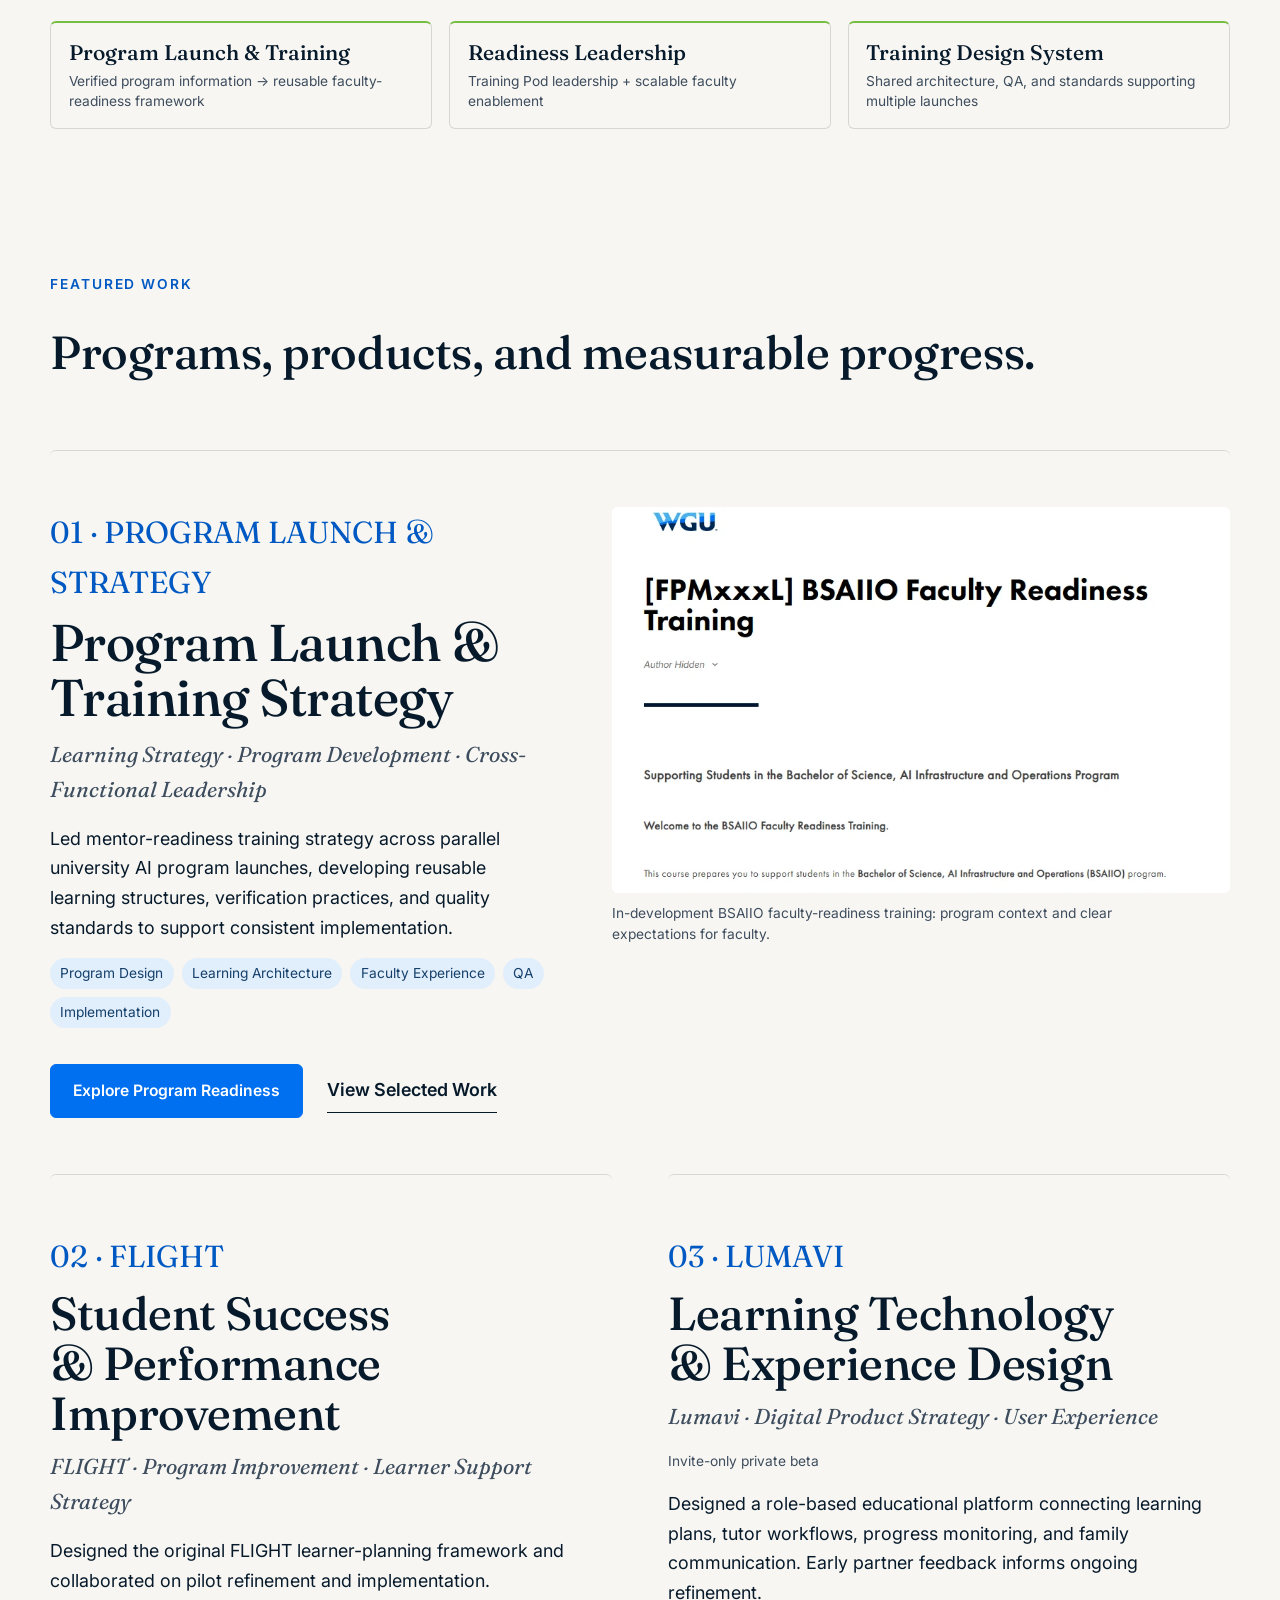
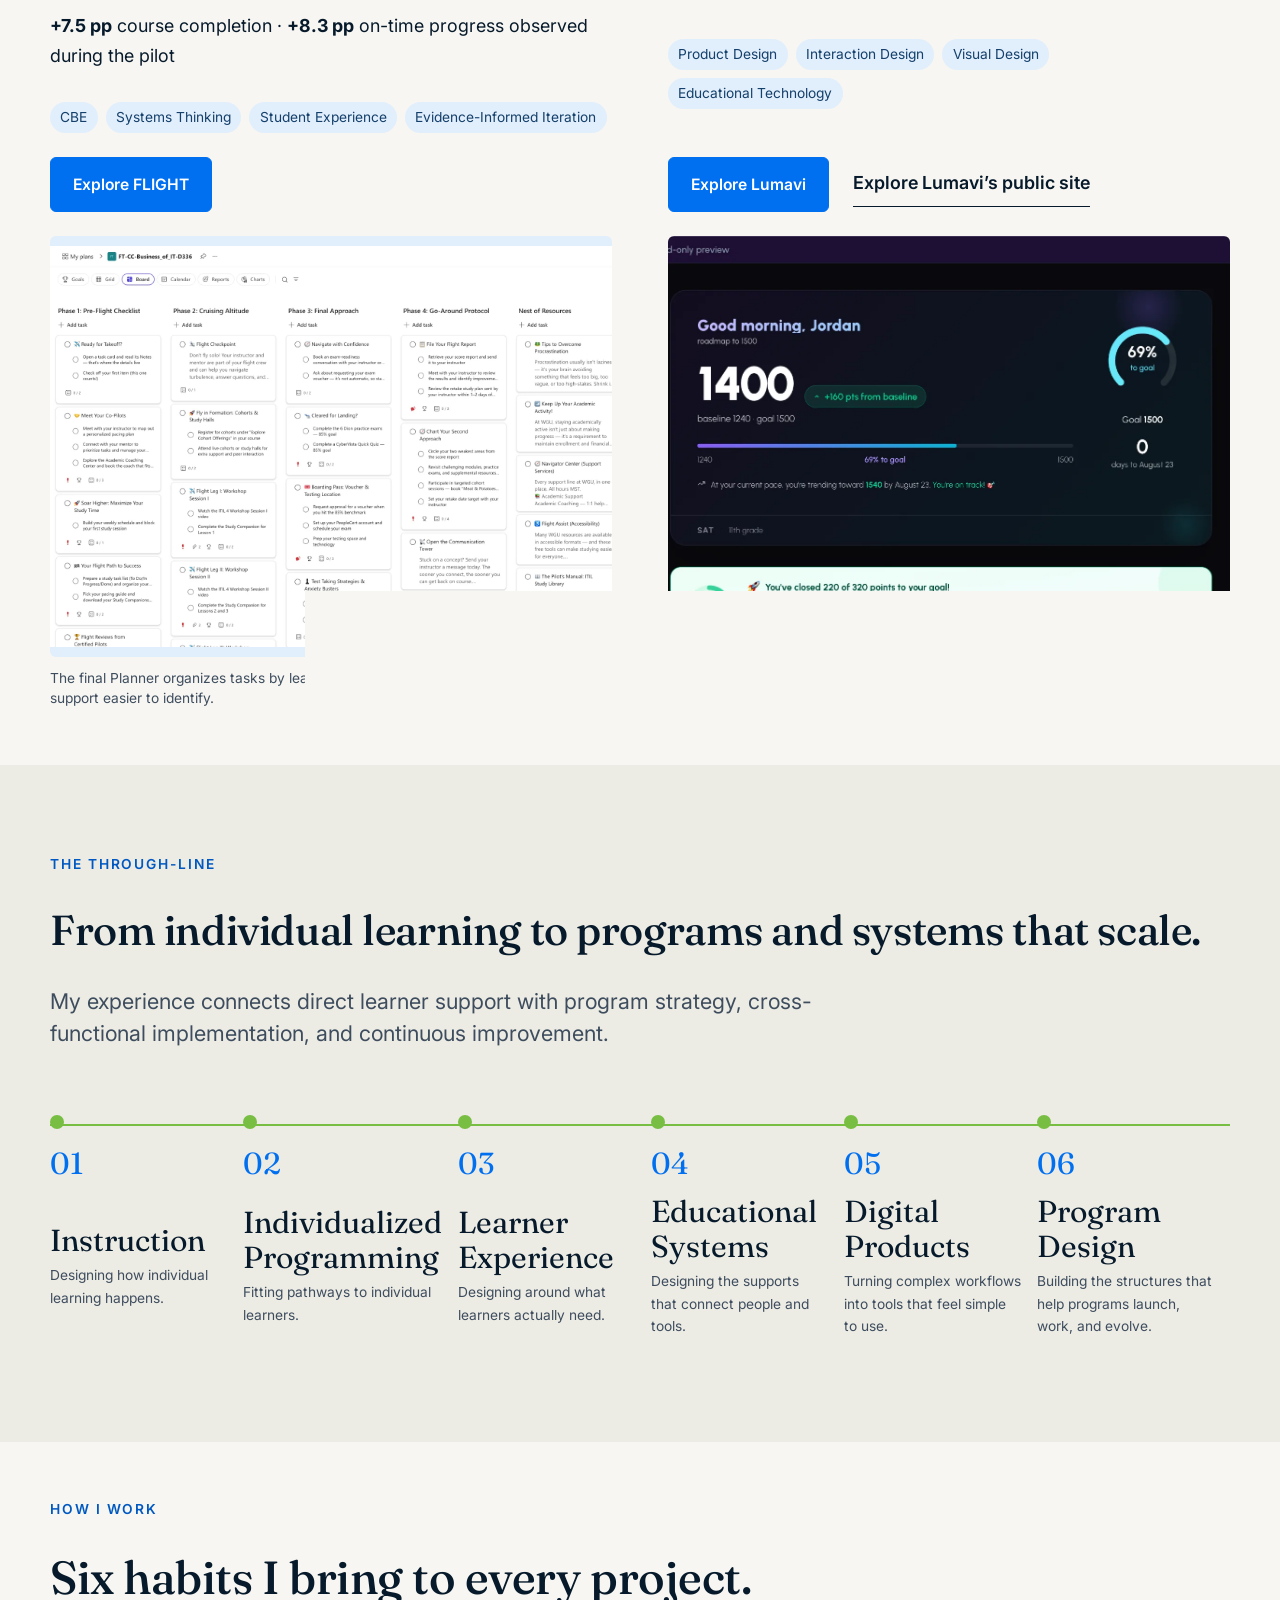
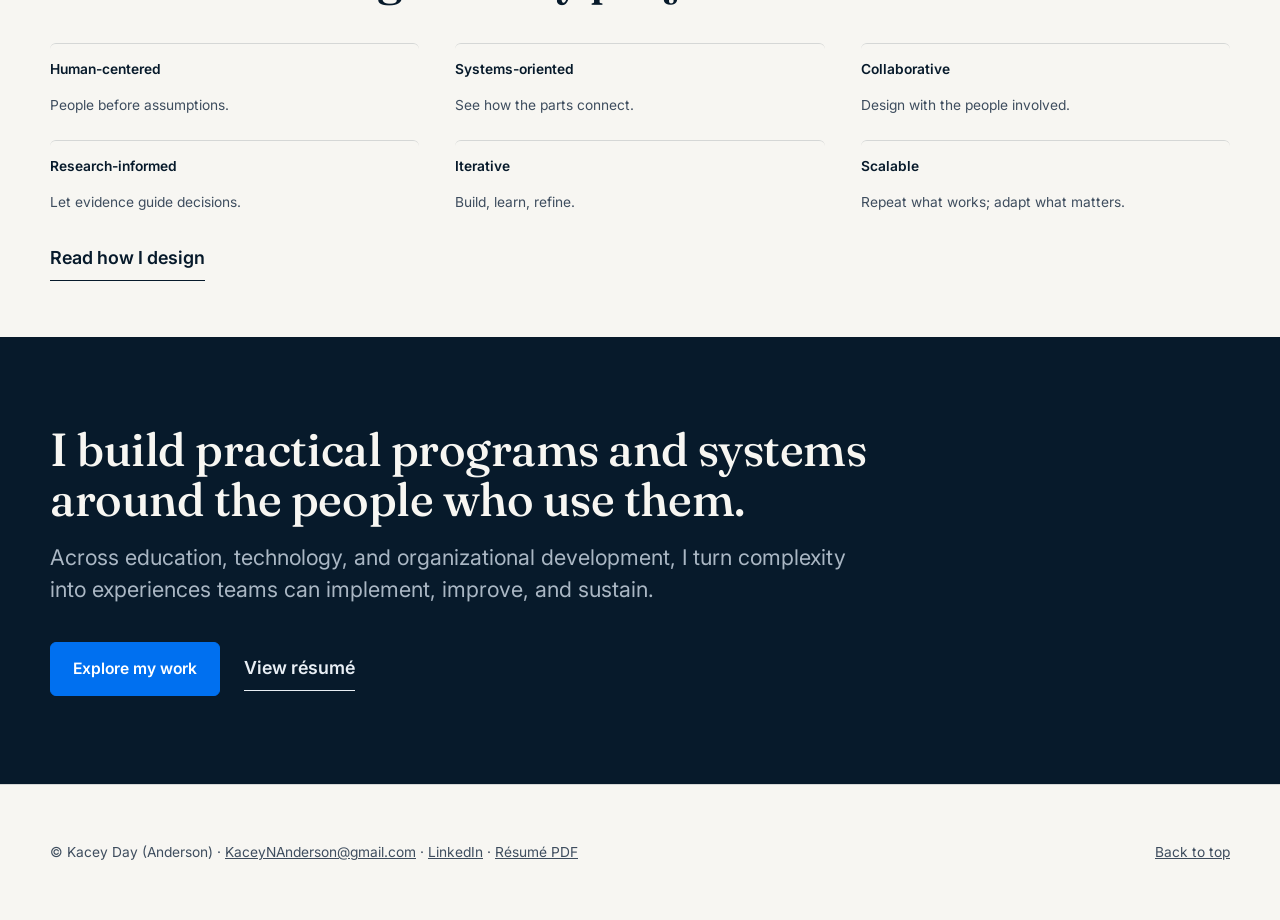
==== commit 021916e2: "Refresh homepage for broader program strategy and learning leadership roles" ====
--- a/index.html
+++ b/index.html
@@ -3,12 +3,12 @@
 <head>
   <meta charset="utf-8">
   <meta name="viewport" content="width=device-width, initial-scale=1">
-  <title>Kacey Day (Anderson) · Educational Program + Product Designer</title>
-  <meta name="description" content="I design the systems around learning. Kacey Day (Anderson) works where learner experience, faculty needs, programs, and technology overlap.">
+  <title>Kacey Day (Anderson) · Program Strategy, Learning Design & Improvement</title>
+  <meta name="description" content="Kacey Day (Anderson) designs, develops, and improves people-centered programs, learning experiences, and systems across education, technology, and organizational development.">
   <link rel="preconnect" href="https://fonts.googleapis.com">
   <link rel="preconnect" href="https://fonts.gstatic.com" crossorigin>
   <link href="https://fonts.googleapis.com/css2?family=Fraunces:ital,opsz,wght@0,9..144,400;0,9..144,500;1,9..144,400&family=Inter:wght@400;500;600&display=swap" rel="stylesheet">
-  <link rel="stylesheet" href="assets/styles.css">
+  <link rel="stylesheet" href="assets/styles.css?v=20261112">
 </head>
 <body class="home-page">
 
@@ -32,10 +32,10 @@
   <section class="hero" aria-labelledby="hero-title">
     <div class="wrap hero__grid">
       <div>
-        <p class="eyebrow">Educational Program + Product Design</p>
-        <h1 id="hero-title">I design the systems around learning.</h1>
-        <p class="hero__support">I work where learner experience, faculty needs, programs, and technology overlap, turning complicated or unclear problems into experiences that are simpler, more useful, and easier to scale.</p>
-        <p class="hero__tagline">Learners. Faculty. Programs. Products. And all the complicated stuff connecting them.</p>
+        <p class="eyebrow">Program Strategy · Learning Design · Organizational Development</p>
+        <h1 id="hero-title">I turn complex challenges into programs, experiences, and systems that work.</h1>
+        <p class="hero__support">I design, develop, and improve programs that help people and organizations succeed. My work brings together learning strategy, program development, technology, and cross-functional collaboration to turn complex challenges into practical, people-centered solutions.</p><p class="hero__support">With 9+ years across education, coaching, and program improvement, I focus on experiences that are effective, scalable, and grounded in the needs of the people using them.</p>
+        <p class="hero__tagline">From strategy and design to implementation and improvement.</p>
         <div class="actions">
           <a class="btn" href="work/index.html">Explore my work</a>
           <a class="text-link" href="Kacey-Day-Resume-2026.pdf">View résumé</a>
@@ -44,14 +44,14 @@
     </div>
   </section>
 
-  <section class="section lens-section" id="explore-by-lens" aria-labelledby="lens-title"><div class="wrap"><div class="section-head"><p class="eyebrow">Explore by Lens</p><h2 id="lens-title">Explore the work through a lens.</h2><p class="lede">Choose an area of interest to jump directly to the work behind it.</p></div>
+  <section class="section lens-section" id="explore-by-lens" aria-labelledby="lens-title"><div class="wrap"><div class="section-head"><p class="eyebrow">Explore by Capability</p><h2 id="lens-title">Different challenges. A connected approach.</h2><p class="lede">Explore the strategy, design, collaboration, and evidence behind the work.</p></div>
 <div class="lens-options" role="group" aria-label="Choose a design lens"><button type="button" class="lens-option" id="lens-control-0" data-lens="0" aria-pressed="true" aria-controls="lens-panel-0">Program Design</button><button type="button" class="lens-option" id="lens-control-1" data-lens="1" aria-pressed="false" aria-controls="lens-panel-1">Product Design</button><button type="button" class="lens-option" id="lens-control-2" data-lens="2" aria-pressed="false" aria-controls="lens-panel-2">Systems Thinking</button><button type="button" class="lens-option" id="lens-control-3" data-lens="3" aria-pressed="false" aria-controls="lens-panel-3">Learner Experience</button><button type="button" class="lens-option" id="lens-control-4" data-lens="4" aria-pressed="false" aria-controls="lens-panel-4">Collaboration</button><button type="button" class="lens-option" id="lens-control-5" data-lens="5" aria-pressed="false" aria-controls="lens-panel-5">Research & Evidence</button></div>
 <div class="lens-results" id="lens-panel-0" role="region" aria-labelledby="lens-control-0" ><p class="lens-results__label">Relevant evidence · Program Design</p>
-<ul class="lens-evidence-grid"><li><a class="lens-evidence-card" href="work/index.html#program-learning-design"><span class="lens-evidence-card__title">Program Readiness</span><span class="lens-evidence-card__summary">Verified program information → reusable faculty-readiness framework</span></a></li><li><a class="lens-evidence-card" href="work/index.html#pr-quality"><span class="lens-evidence-card__title">Readiness Leadership</span><span class="lens-evidence-card__summary">Training Pod leadership + scalable faculty enablement</span></a></li><li><a class="lens-evidence-card" href="work/index.html#selected-design-system"><span class="lens-evidence-card__title">Training Design System</span><span class="lens-evidence-card__summary">Shared architecture, QA, and standards supporting multiple launches</span></a></li></ul></div>
+<ul class="lens-evidence-grid"><li><a class="lens-evidence-card" href="work/index.html#program-learning-design"><span class="lens-evidence-card__title">Program Launch &amp; Training</span><span class="lens-evidence-card__summary">Verified program information → reusable faculty-readiness framework</span></a></li><li><a class="lens-evidence-card" href="work/index.html#pr-quality"><span class="lens-evidence-card__title">Readiness Leadership</span><span class="lens-evidence-card__summary">Training Pod leadership + scalable faculty enablement</span></a></li><li><a class="lens-evidence-card" href="work/index.html#selected-design-system"><span class="lens-evidence-card__title">Training Design System</span><span class="lens-evidence-card__summary">Shared architecture, QA, and standards supporting multiple launches</span></a></li></ul></div>
 <div class="lens-results" id="lens-panel-1" role="region" aria-labelledby="lens-control-1" hidden><p class="lens-results__label">Relevant evidence · Product Design</p>
-<ul class="lens-evidence-grid"><li><a class="lens-evidence-card" href="work/index.html#lumavi"><span class="lens-evidence-card__title">Lumavi</span><span class="lens-evidence-card__summary">Product design + role-based learner experiences</span></a></li><li><a class="lens-evidence-card" href="work/index.html#lumavi-architecture"><span class="lens-evidence-card__title">Product Decisions</span><span class="lens-evidence-card__summary">Parent visibility + purposeful information boundaries</span></a></li><li><a class="lens-evidence-card" href="work/index.html#flight-product"><span class="lens-evidence-card__title">FLIGHT Planner</span><span class="lens-evidence-card__summary">Learner planning + support</span></a></li></ul></div>
+<ul class="lens-evidence-grid"><li><a class="lens-evidence-card" href="work/index.html#lumavi"><span class="lens-evidence-card__title">Learning Technology: Lumavi</span><span class="lens-evidence-card__summary">Product design + role-based learner experiences</span></a></li><li><a class="lens-evidence-card" href="work/index.html#lumavi-architecture"><span class="lens-evidence-card__title">Product Decisions</span><span class="lens-evidence-card__summary">Parent visibility + purposeful information boundaries</span></a></li><li><a class="lens-evidence-card" href="work/index.html#flight-product"><span class="lens-evidence-card__title">FLIGHT Planner</span><span class="lens-evidence-card__summary">Learner planning + support</span></a></li></ul></div>
 <div class="lens-results" id="lens-panel-2" role="region" aria-labelledby="lens-control-2" hidden><p class="lens-results__label">Relevant evidence · Systems Thinking</p>
-<ul class="lens-evidence-grid"><li><a class="lens-evidence-card" href="work/index.html#flight"><span class="lens-evidence-card__title">FLIGHT</span><span class="lens-evidence-card__summary">Planner to learner-support ecosystem</span></a></li><li><a class="lens-evidence-card" href="work/index.html#pr-framework"><span class="lens-evidence-card__title">Standardize + Customize</span><span class="lens-evidence-card__summary">Shared training systems, program-specific decisions</span></a></li><li><a class="lens-evidence-card" href="work/index.html#pr-architecture"><span class="lens-evidence-card__title">Source to Experience</span><span class="lens-evidence-card__summary">Verified inputs + learning architecture</span></a></li></ul></div>
+<ul class="lens-evidence-grid"><li><a class="lens-evidence-card" href="work/index.html#flight"><span class="lens-evidence-card__title">Student Success: FLIGHT</span><span class="lens-evidence-card__summary">Planner to learner-support ecosystem</span></a></li><li><a class="lens-evidence-card" href="work/index.html#pr-framework"><span class="lens-evidence-card__title">Standardize + Customize</span><span class="lens-evidence-card__summary">Shared training systems, program-specific decisions</span></a></li><li><a class="lens-evidence-card" href="work/index.html#pr-architecture"><span class="lens-evidence-card__title">Source to Experience</span><span class="lens-evidence-card__summary">Verified inputs + learning architecture</span></a></li></ul></div>
 <div class="lens-results" id="lens-panel-3" role="region" aria-labelledby="lens-control-3" hidden><p class="lens-results__label">Relevant evidence · Learner Experience</p>
 <ul class="lens-evidence-grid"><li><a class="lens-evidence-card" href="work/index.html#flight-progression"><span class="lens-evidence-card__title">FLIGHT Progression</span><span class="lens-evidence-card__summary">Contextual support + next steps</span></a></li><li><a class="lens-evidence-card" href="work/index.html#lumavi-roles"><span class="lens-evidence-card__title">Lumavi Roles</span><span class="lens-evidence-card__summary">Different needs, different views</span></a></li><li><a class="lens-evidence-card" href="work/index.html#selected-adaptive-sat-act"><span class="lens-evidence-card__title">Adaptive SAT/ACT</span><span class="lens-evidence-card__summary">Diagnostic-led learning pathways</span></a></li></ul></div>
 <div class="lens-results" id="lens-panel-4" role="region" aria-labelledby="lens-control-4" hidden><p class="lens-results__label">Relevant evidence · Collaboration</p>
@@ -62,31 +62,31 @@
 
   <section class="section section--tight" id="featured" aria-labelledby="featured-title">
     <div class="wrap">
-      <div class="section-head"><p class="eyebrow">Featured work</p><h2 id="featured-title">Three ways I design around learning.</h2></div>
+      <div class="section-head"><p class="eyebrow">Featured work</p><h2 id="featured-title">Programs, products, and measurable progress.</h2></div>
       <ol class="work-list">
         <li class="work-card work-card--feature">
-          <div><p class="work-card__index">01 · PROGRAM &amp; LEARNING DESIGN</p><h3 class="work-card__title">Program &amp; Learning Design</h3><p class="work-card__role">Educational Program Design + Faculty Enablement</p><p>Program readiness, faculty training, digital learning experiences, and reusable systems designed to make complex launches easier.</p><ul class="tags" aria-label="Capabilities"><li>Program Design</li><li>Learning Architecture</li><li>Faculty Experience</li><li>QA</li><li>Implementation</li></ul><div class="actions"><a class="btn" href="work/index.html#program-learning-design">Explore Program Readiness</a><a class="text-link" href="work/index.html#selected-work">View Selected Work</a></div></div>
+          <div><p class="work-card__index">01 · PROGRAM LAUNCH &amp; STRATEGY</p><h3 class="work-card__title">Program Launch &amp; Training Strategy</h3><p class="work-card__role">Learning Strategy · Program Development · Cross-Functional Leadership</p><p>Led mentor-readiness training strategy across parallel university AI program launches, developing reusable learning structures, verification practices, and quality standards to support consistent implementation.</p><ul class="tags" aria-label="Capabilities"><li>Program Design</li><li>Learning Architecture</li><li>Faculty Experience</li><li>QA</li><li>Implementation</li></ul><div class="actions"><a class="btn" href="work/index.html#program-learning-design">Explore Program Readiness</a><a class="text-link" href="work/index.html#selected-work">View Selected Work</a></div></div>
           <figure class="work-card__visual"><div class="work-card__media visual-media training-featured-preview"><a class="artifact-fullscreen" href="assets/media/bsaiio-readiness-training-authentic.webp" target="_blank" rel="noopener" aria-label="Open full BSAIIO faculty-readiness training page"><img src="assets/media/bsaiio-readiness-training-preview.webp" width="873" height="576" alt="Authentic BSAIIO faculty-readiness training page showing its course title, purpose, and opening guidance" loading="lazy"></a></div><figcaption>In-development BSAIIO faculty-readiness training: program context and clear expectations for faculty.</figcaption></figure>
         </li>
         <li class="work-card">
-          <div><p class="work-card__index">02 · LUMAVI</p><h3 class="work-card__title">Lumavi</h3><p class="work-card__role">Digital Product + Learner Experience Design</p><p class="quiet-note">Invite-only private beta</p><p>Designing one educational platform around the needs of administrators, tutors, students, and parents.</p><ul class="tags" aria-label="Capabilities"><li>Product Design</li><li>Interaction Design</li><li>Visual Design</li><li>Educational Technology</li></ul><div class="actions"><a class="btn" href="work/index.html#lumavi">Explore Lumavi</a><a class="text-link" href="https://lumavi.app" target="_blank" rel="noopener">Explore Lumavi’s public site</a></div></div>
+          <div><p class="work-card__index">02 · FLIGHT</p><h3 class="work-card__title">Student Success &amp; Performance Improvement</h3><p class="work-card__role">FLIGHT · Program Improvement · Learner Support Strategy</p><p>Designed the original FLIGHT learner-planning framework and collaborated on pilot refinement and implementation.</p><p class="work-card__impact"><strong>+7.5 pp</strong> course completion · <strong>+8.3 pp</strong> on-time progress observed during the pilot</p><ul class="tags" aria-label="Capabilities"><li>CBE</li><li>Systems Thinking</li><li>Student Experience</li><li>Evidence-Informed Iteration</li></ul><div class="actions"><a class="btn" href="work/index.html#flight">Explore FLIGHT</a></div></div>
+          <figure class="work-card__visual"><div class="work-card__media visual-media"><a class="artifact-fullscreen" href="assets/media/flight-final-focus.webp" target="_blank" rel="noopener" aria-label="Open full-size D336 FLIGHT Planner screenshot"><img src="assets/media/flight-final-focus.webp" alt="Final D336 FLIGHT Planner with emoji-led student support tasks" width="1472" height="1052" loading="lazy"></a></div><figcaption>The final Planner organizes tasks by learner phase, making the next step and relevant support easier to identify.</figcaption></figure>
+        </li>
+        <li class="work-card">
+          <div><p class="work-card__index">03 · LUMAVI</p><h3 class="work-card__title">Learning Technology &amp; Experience Design</h3><p class="work-card__role">Lumavi · Digital Product Strategy · User Experience</p><p class="quiet-note">Invite-only private beta</p><p>Designed a role-based educational platform connecting learning plans, tutor workflows, progress monitoring, and family communication. Early partner feedback informs ongoing refinement.</p><ul class="tags" aria-label="Capabilities"><li>Product Design</li><li>Interaction Design</li><li>Visual Design</li><li>Educational Technology</li></ul><div class="actions"><a class="btn" href="work/index.html#lumavi">Explore Lumavi</a><a class="text-link" href="https://lumavi.app" target="_blank" rel="noopener">Explore Lumavi’s public site</a></div></div>
           
         <figure class="work-card__visual"><div class="work-card__media visual-media"><img src="assets/media/lumavi-student-focus.webp" alt="Authentic Lumavi student dashboard showing goal progress and next steps" width="1203" height="1097" loading="lazy"></div><figcaption>The learner view makes progress toward a goal and the next action easier to understand.</figcaption></figure></li>
-<li class="work-card">
-          <div><p class="work-card__index">03 · FLIGHT</p><h3 class="work-card__title">FLIGHT</h3><p class="work-card__role">Enterprise Educational Systems Design</p><p>Designing a coordinated support experience for students experiencing low momentum.</p><ul class="tags" aria-label="Capabilities"><li>CBE</li><li>Systems Thinking</li><li>Student Experience</li><li>Evidence-Informed Iteration</li></ul><div class="actions"><a class="btn" href="work/index.html#flight">Explore FLIGHT</a></div></div>
-          <figure class="work-card__visual"><div class="work-card__media visual-media"><a class="artifact-fullscreen" href="assets/media/flight-final-focus.webp" target="_blank" rel="noopener" aria-label="Open full-size D336 FLIGHT Planner screenshot"><img src="assets/media/flight-final-focus.webp" alt="Final D336 FLIGHT Planner with emoji-led student support tasks" width="1472" height="1052" loading="lazy"></a></div><figcaption>The final Planner organizes tasks by learner phase, making the next step and relevant support easier to identify.</figcaption></figure>
-        </li>
       </ol>
     </div>
   </section>
 
   
 
-  <section class="section section--wash" aria-labelledby="path-title"><div class="wrap"><div class="section-head"><p class="eyebrow">The through-line</p><h2 id="path-title">From individual experiences to the systems around them.</h2><p class="lede">Each stage of my career has expanded the scope of what I design, from individual learning experiences to the systems around them.</p></div><ol class="path" aria-label="Career progression in order of expanding scope"><li><span class="path__stage" aria-hidden="true">01</span><div><p class="path__title">Instruction</p><p class="path__note">Designing how individual learning happens.</p></div></li><li><span class="path__stage" aria-hidden="true">02</span><div><p class="path__title">Individualized Programming</p><p class="path__note">Fitting pathways to individual learners.</p></div></li><li><span class="path__stage" aria-hidden="true">03</span><div><p class="path__title">Learner Experience</p><p class="path__note">Designing around what learners actually need.</p></div></li><li><span class="path__stage" aria-hidden="true">04</span><div><p class="path__title">Educational Systems</p><p class="path__note">Designing the supports that connect people and tools.</p></div></li><li><span class="path__stage" aria-hidden="true">05</span><div><p class="path__title">Digital Products</p><p class="path__note">Turning complex workflows into tools that feel simple to use.</p></div></li><li><span class="path__stage" aria-hidden="true">06</span><div><p class="path__title">Program Design</p><p class="path__note">Building the structures that help programs launch, work, and evolve.</p></div></li></ol></div></section>
+  <section class="section section--wash" aria-labelledby="path-title"><div class="wrap"><div class="section-head"><p class="eyebrow">The through-line</p><h2 id="path-title">From individual learning to programs and systems that scale.</h2><p class="lede">My experience connects direct learner support with program strategy, cross-functional implementation, and continuous improvement.</p></div><ol class="path" aria-label="Career progression in order of expanding scope"><li><span class="path__stage" aria-hidden="true">01</span><div><p class="path__title">Instruction</p><p class="path__note">Designing how individual learning happens.</p></div></li><li><span class="path__stage" aria-hidden="true">02</span><div><p class="path__title">Individualized Programming</p><p class="path__note">Fitting pathways to individual learners.</p></div></li><li><span class="path__stage" aria-hidden="true">03</span><div><p class="path__title">Learner Experience</p><p class="path__note">Designing around what learners actually need.</p></div></li><li><span class="path__stage" aria-hidden="true">04</span><div><p class="path__title">Educational Systems</p><p class="path__note">Designing the supports that connect people and tools.</p></div></li><li><span class="path__stage" aria-hidden="true">05</span><div><p class="path__title">Digital Products</p><p class="path__note">Turning complex workflows into tools that feel simple to use.</p></div></li><li><span class="path__stage" aria-hidden="true">06</span><div><p class="path__title">Program Design</p><p class="path__note">Building the structures that help programs launch, work, and evolve.</p></div></li></ol></div></section>
 
   <section class="section" id="how-i-work" aria-labelledby="principles-title"><div class="wrap"><div class="section-head"><p class="eyebrow">How I work</p><h2 id="principles-title">Six habits I bring to every project.</h2></div><ul class="principles"><li><h3>Human-centered</h3><p>People before assumptions.</p></li><li><h3>Systems-oriented</h3><p>See how the parts connect.</p></li><li><h3>Collaborative</h3><p>Design with the people involved.</p></li><li><h3>Research-informed</h3><p>Let evidence guide decisions.</p></li><li><h3>Iterative</h3><p>Build, learn, refine.</p></li><li><h3>Scalable</h3><p>Repeat what works; adapt what matters.</p></li></ul><div class="actions"><a class="text-link" href="approach.html">Read how I design</a></div></div></section>
 
-  <section class="section section--navy" aria-labelledby="close-title"><div class="wrap"><h2 id="close-title">The common thread is designing better systems around people who are trying to learn.</h2><p class="lede" style="color:#AAB7C4">Across programs, products, and learning experiences, I focus on turning complexity into something people can actually use.</p><div class="actions"><a class="btn" href="work/index.html">Explore my work</a><a class="text-link" href="Kacey-Day-Resume-2026.pdf">View résumé</a></div></div></section>
+  <section class="section section--navy" aria-labelledby="close-title"><div class="wrap"><h2 id="close-title">I build practical programs and systems around the people who use them.</h2><p class="lede" style="color:#AAB7C4">Across education, technology, and organizational development, I turn complexity into experiences teams can implement, improve, and sustain.</p><div class="actions"><a class="btn" href="work/index.html">Explore my work</a><a class="text-link" href="Kacey-Day-Resume-2026.pdf">View résumé</a></div></div></section>
 
 </main>
 <footer class="site-footer"><div class="wrap site-footer__inner"><span>© Kacey Day (Anderson) · <a href="mailto:KaceyNAnderson@gmail.com">KaceyNAnderson@gmail.com</a> · <a href="https://www.linkedin.com/in/kacey-anderson-2655b9b9/" target="_blank" rel="noopener">LinkedIn</a> · <a href="Kacey-Day-Resume-2026.pdf">Résumé PDF</a></span><a href="#top">Back to top</a></div></footer>
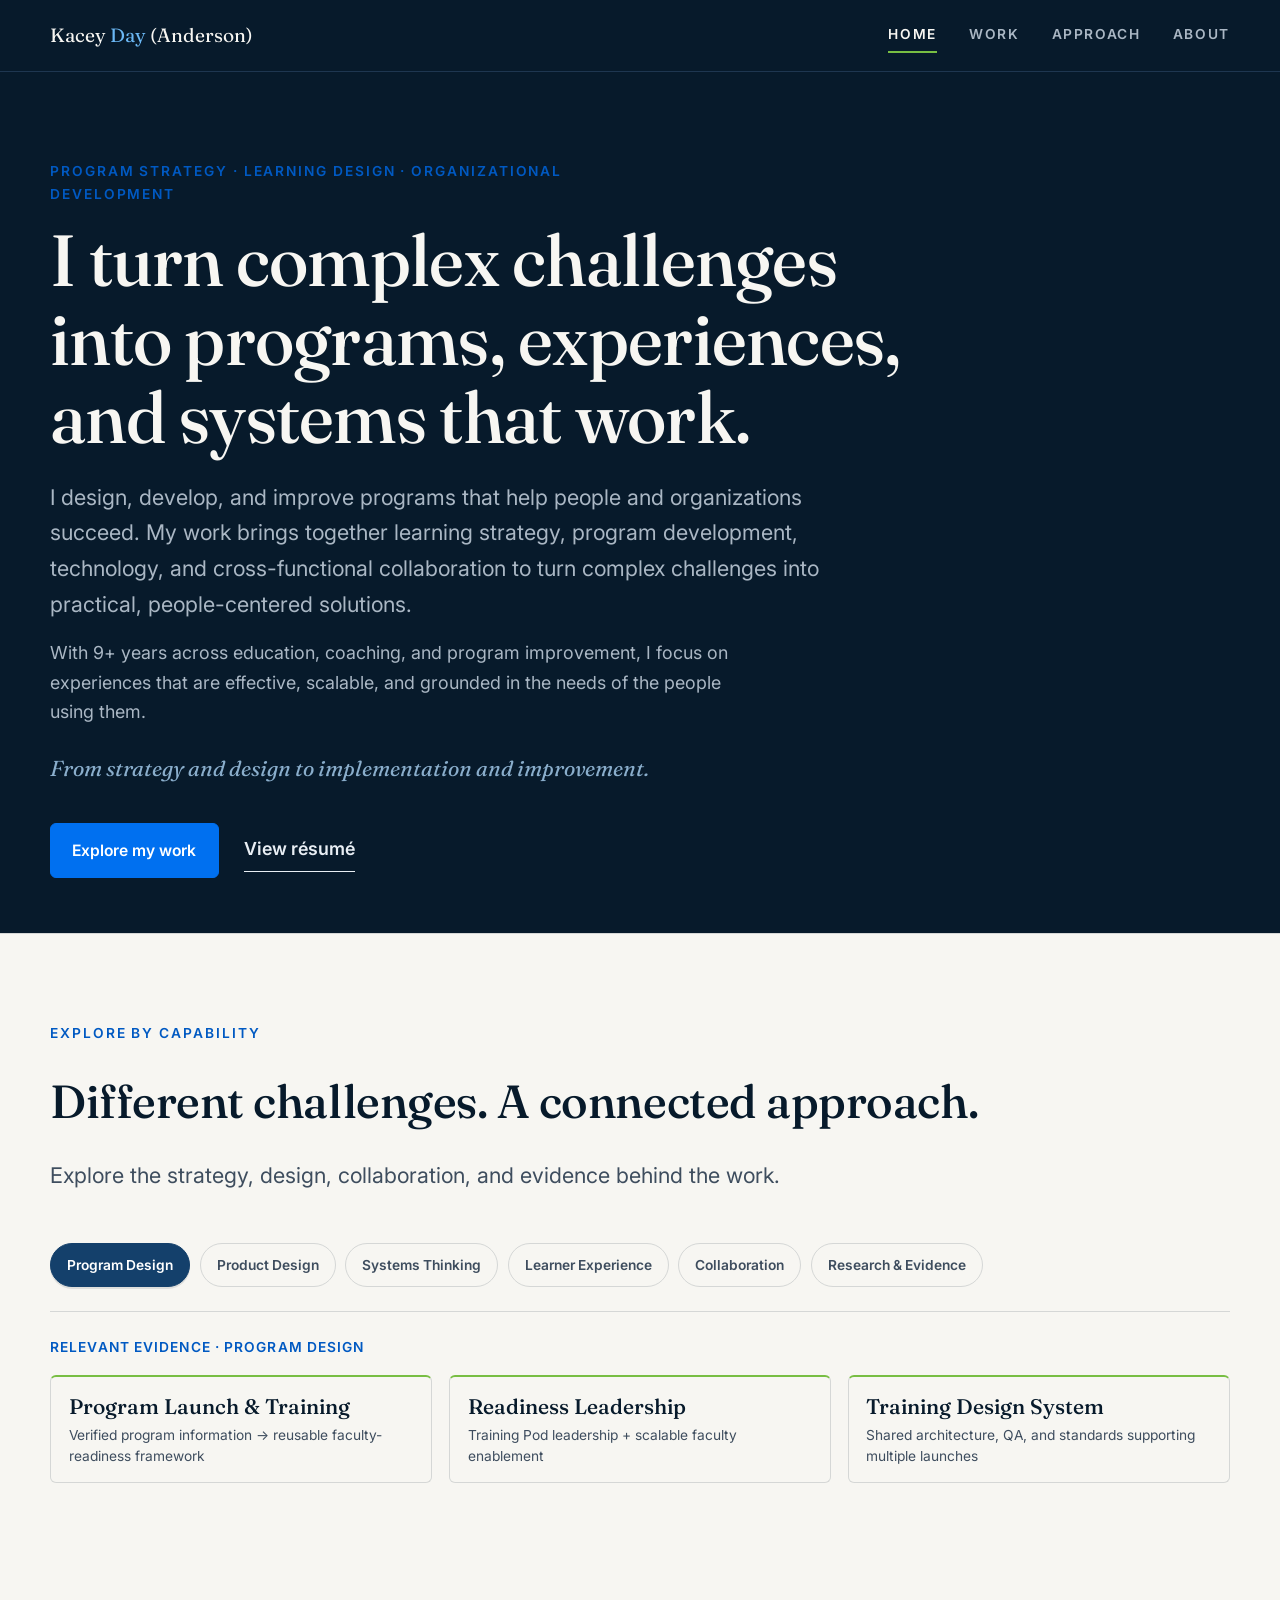
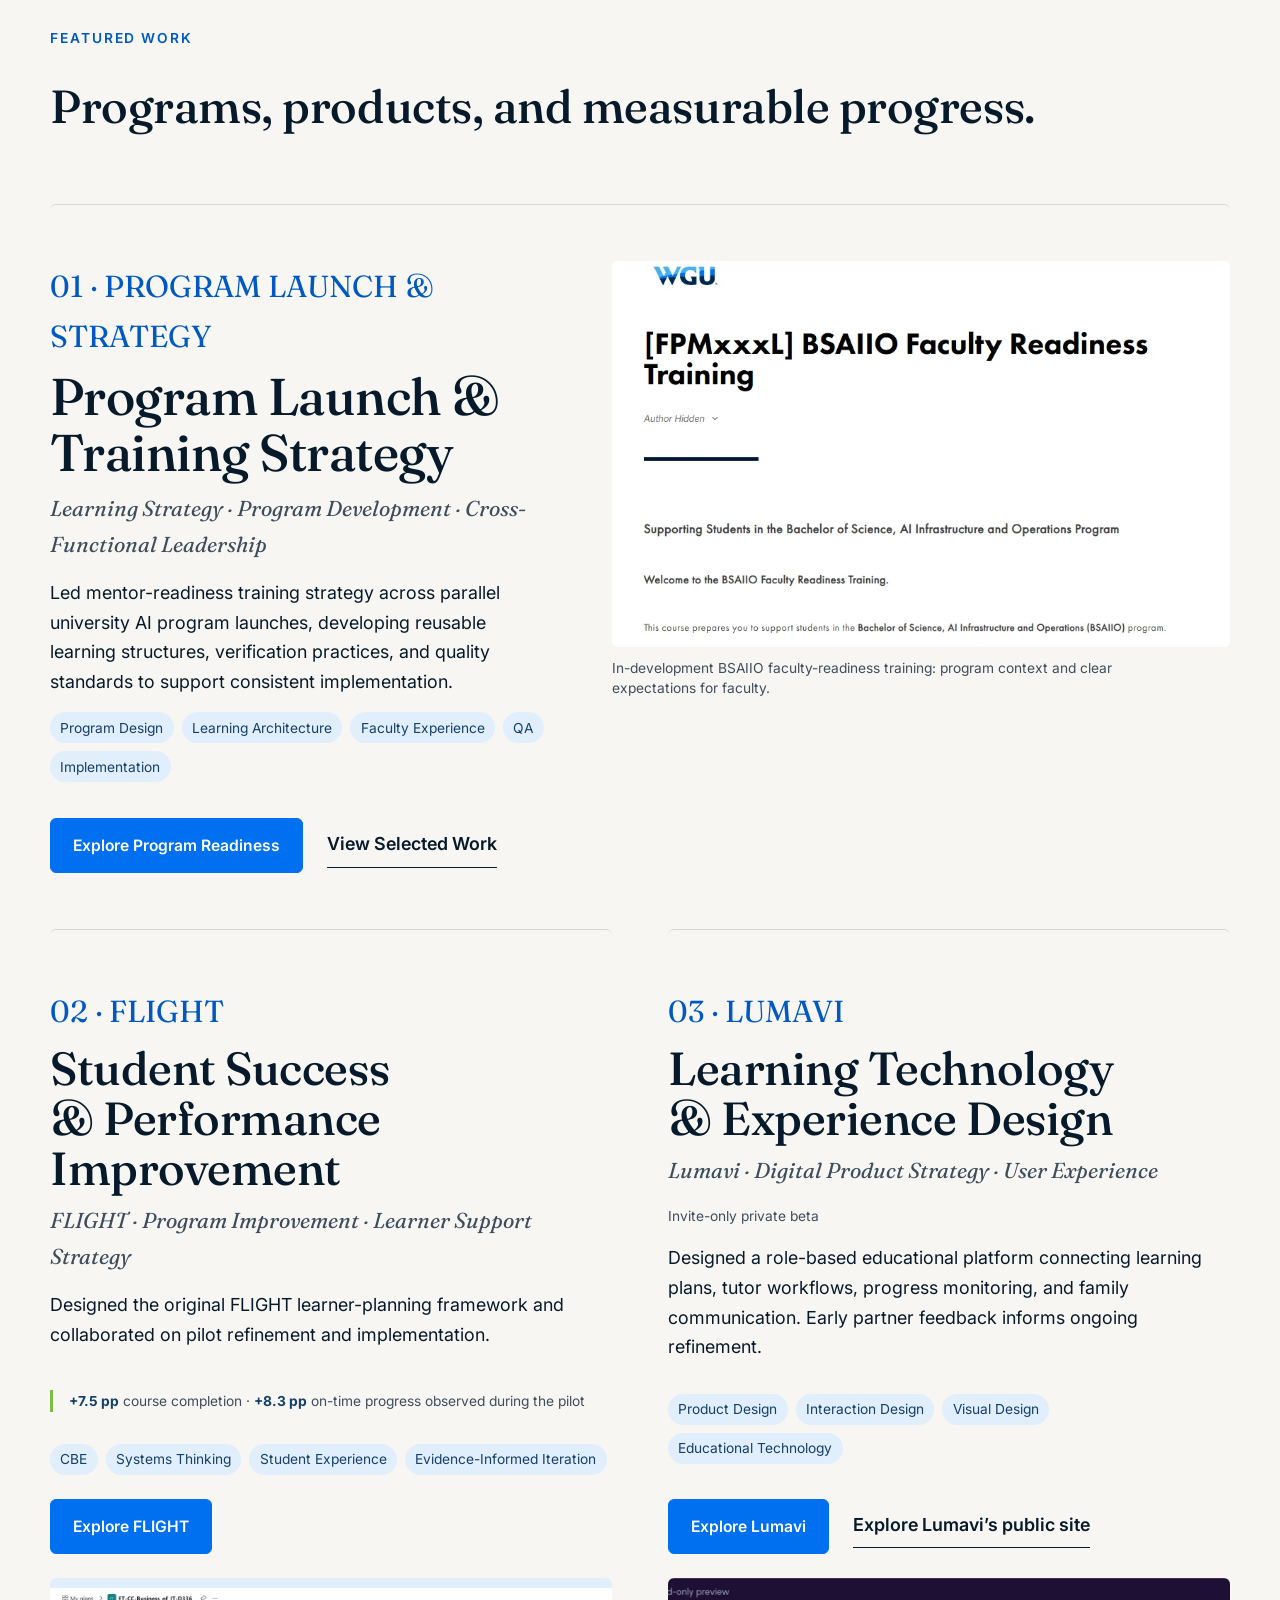
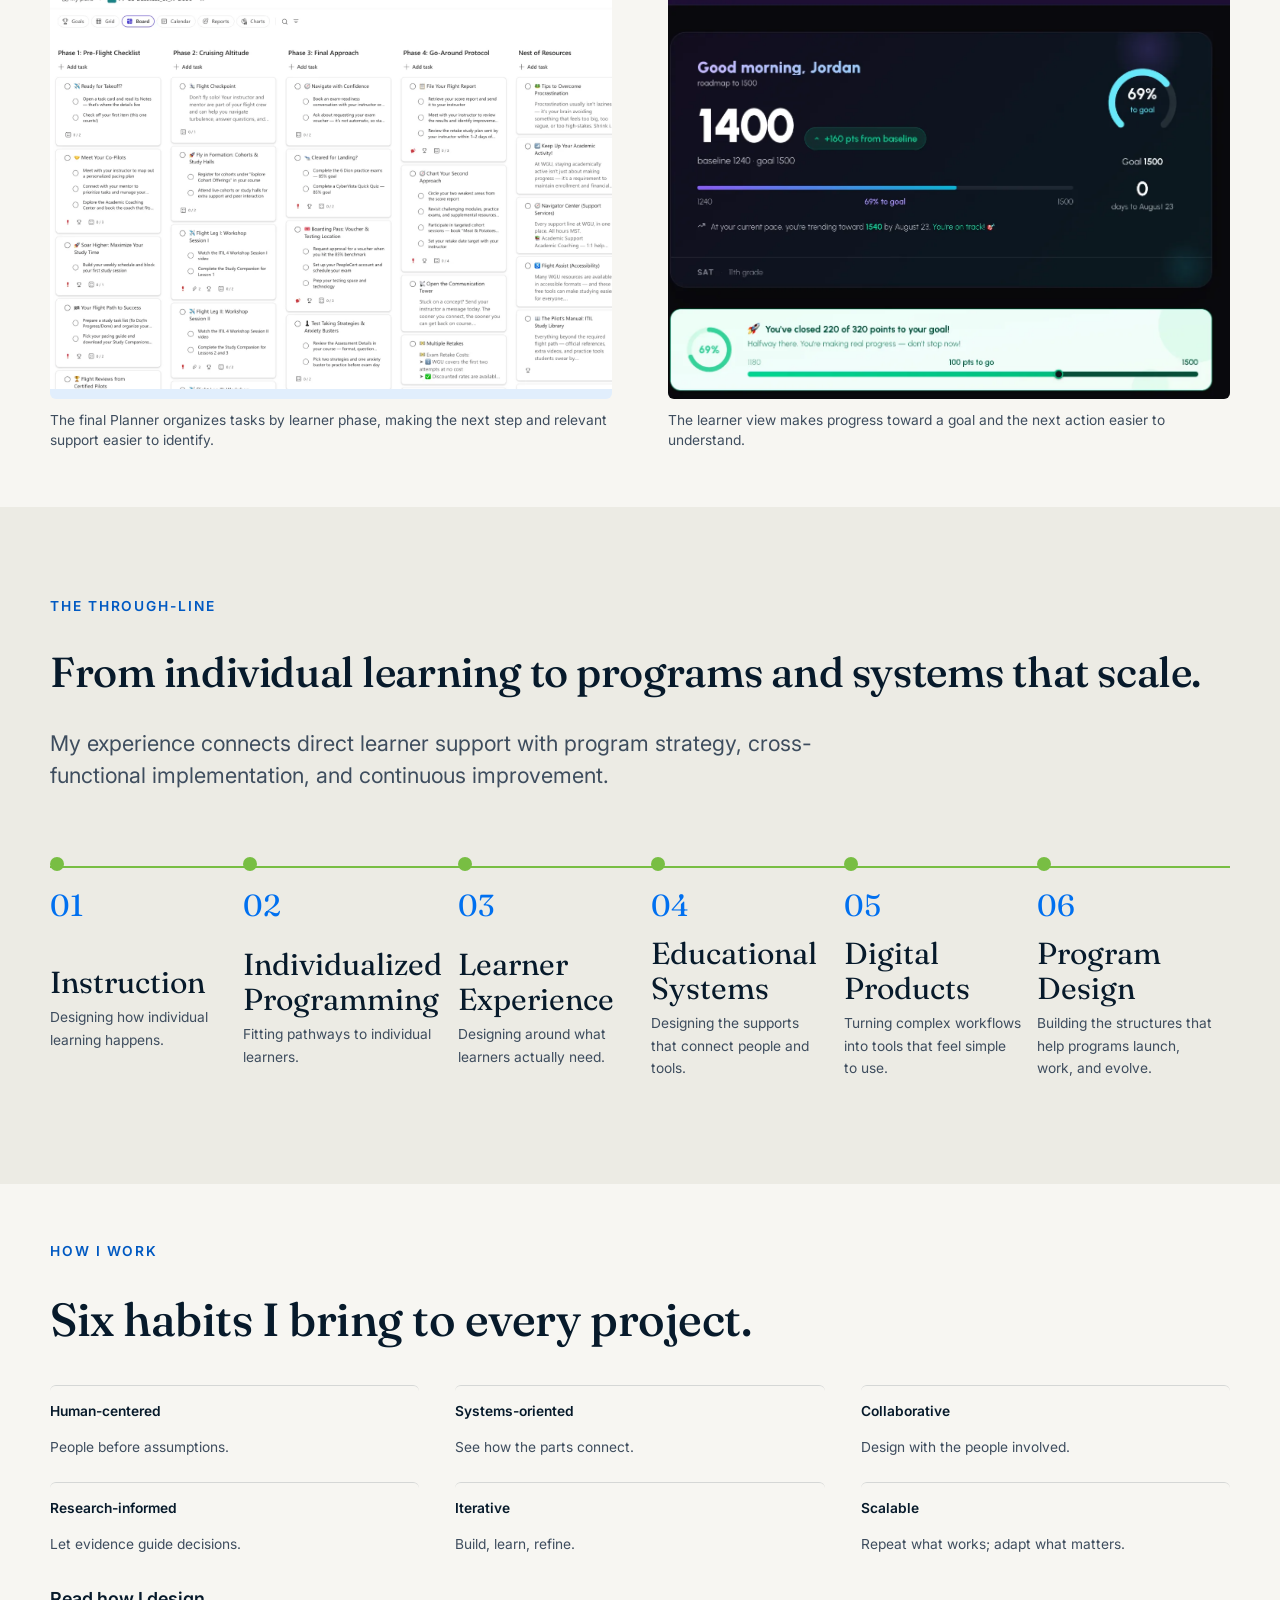
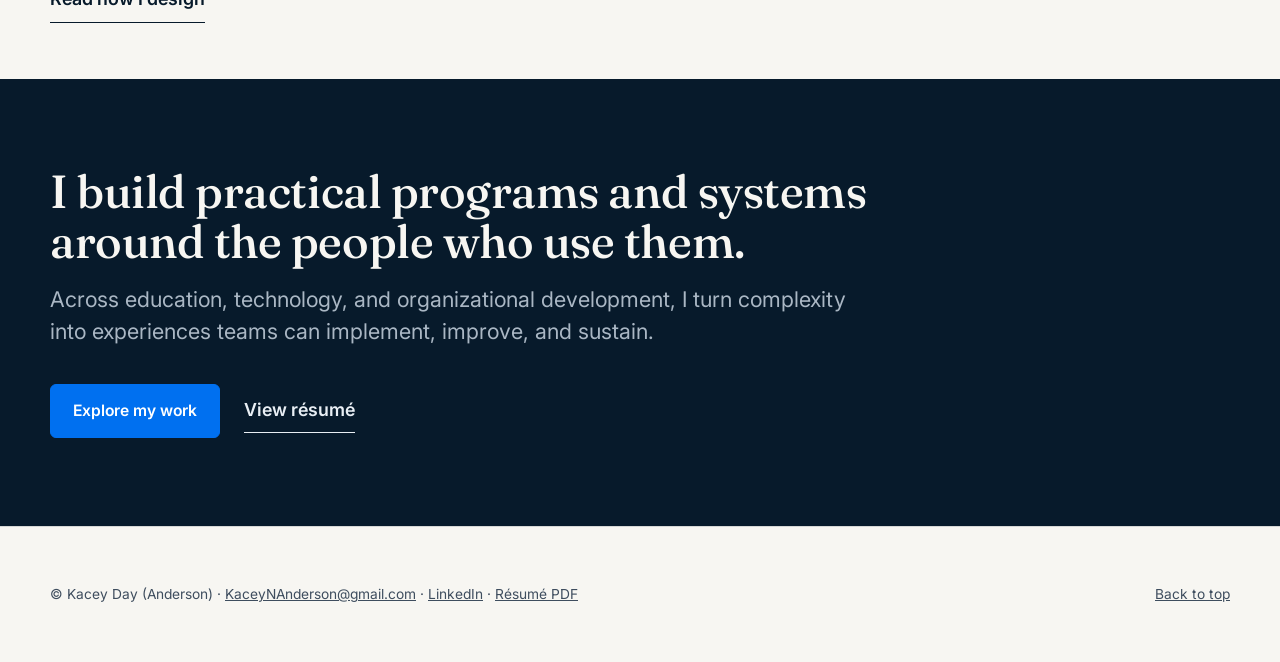
==== commit dc712813: "Refresh résumé link to newly published 2026 two-page PDF" ====
--- a/index.html
+++ b/index.html
@@ -38,7 +38,7 @@
         <p class="hero__tagline">From strategy and design to implementation and improvement.</p>
         <div class="actions">
           <a class="btn" href="work/index.html">Explore my work</a>
-          <a class="text-link" href="Kacey-Day-Resume-2026.pdf">View résumé</a>
+          <a class="text-link" href="Kacey-Day-Resume-2026.pdf?v=20261112">View résumé</a>
         </div>
       </div>
     </div>
@@ -86,9 +86,9 @@
 
   <section class="section" id="how-i-work" aria-labelledby="principles-title"><div class="wrap"><div class="section-head"><p class="eyebrow">How I work</p><h2 id="principles-title">Six habits I bring to every project.</h2></div><ul class="principles"><li><h3>Human-centered</h3><p>People before assumptions.</p></li><li><h3>Systems-oriented</h3><p>See how the parts connect.</p></li><li><h3>Collaborative</h3><p>Design with the people involved.</p></li><li><h3>Research-informed</h3><p>Let evidence guide decisions.</p></li><li><h3>Iterative</h3><p>Build, learn, refine.</p></li><li><h3>Scalable</h3><p>Repeat what works; adapt what matters.</p></li></ul><div class="actions"><a class="text-link" href="approach.html">Read how I design</a></div></div></section>
 
-  <section class="section section--navy" aria-labelledby="close-title"><div class="wrap"><h2 id="close-title">I build practical programs and systems around the people who use them.</h2><p class="lede" style="color:#AAB7C4">Across education, technology, and organizational development, I turn complexity into experiences teams can implement, improve, and sustain.</p><div class="actions"><a class="btn" href="work/index.html">Explore my work</a><a class="text-link" href="Kacey-Day-Resume-2026.pdf">View résumé</a></div></div></section>
+  <section class="section section--navy" aria-labelledby="close-title"><div class="wrap"><h2 id="close-title">I build practical programs and systems around the people who use them.</h2><p class="lede" style="color:#AAB7C4">Across education, technology, and organizational development, I turn complexity into experiences teams can implement, improve, and sustain.</p><div class="actions"><a class="btn" href="work/index.html">Explore my work</a><a class="text-link" href="Kacey-Day-Resume-2026.pdf?v=20261112">View résumé</a></div></div></section>
 
 </main>
-<footer class="site-footer"><div class="wrap site-footer__inner"><span>© Kacey Day (Anderson) · <a href="mailto:KaceyNAnderson@gmail.com">KaceyNAnderson@gmail.com</a> · <a href="https://www.linkedin.com/in/kacey-anderson-2655b9b9/" target="_blank" rel="noopener">LinkedIn</a> · <a href="Kacey-Day-Resume-2026.pdf">Résumé PDF</a></span><a href="#top">Back to top</a></div></footer>
+<footer class="site-footer"><div class="wrap site-footer__inner"><span>© Kacey Day (Anderson) · <a href="mailto:KaceyNAnderson@gmail.com">KaceyNAnderson@gmail.com</a> · <a href="https://www.linkedin.com/in/kacey-anderson-2655b9b9/" target="_blank" rel="noopener">LinkedIn</a> · <a href="Kacey-Day-Resume-2026.pdf?v=20261112">Résumé PDF</a></span><a href="#top">Back to top</a></div></footer>
 <script>(function(){var header=document.querySelector('.site-header');function onScroll(){header.classList.toggle('is-scrolled',window.scrollY>8);}window.addEventListener('scroll',onScroll,{passive:true});onScroll();})();</script>
 <script src="assets/lens-interactions.js" defer></script><script src="assets/site-motion.js" defer></script></body></html>
--- a/assets/styles.css
+++ b/assets/styles.css
@@ -1091,3 +1091,13 @@
 @media(max-width:760px){
   .work-page #selected-work .selected-design-card .role-facts{grid-template-columns:minmax(0,1fr)}
 }
+
+/* Career positioning refresh: flexible headlines and evidence-led pilot outcomes. */
+.home-page .hero h1{max-width:21ch}
+.home-page .hero__support{max-width:62ch}
+.home-page .hero__support + .hero__support{font-size:var(--step-0);margin-top:var(--space-2)}
+.home-page .work-card__impact{border-left:3px solid var(--green);padding-left:var(--space-2);color:var(--ink-soft);font-size:var(--step--1);margin-top:var(--space-3)}
+.home-page .work-card__impact strong{color:var(--navy-700)}
+.pilot-outcomes{margin-block:var(--space-3)}
+.pilot-outcomes .card h3{font-family:var(--font-display);font-variant-numeric:tabular-nums;font-size:clamp(1.65rem,2.8vw,2.35rem);margin-block:.25em}
+.pilot-outcomes .eyebrow{margin-bottom:.25rem}
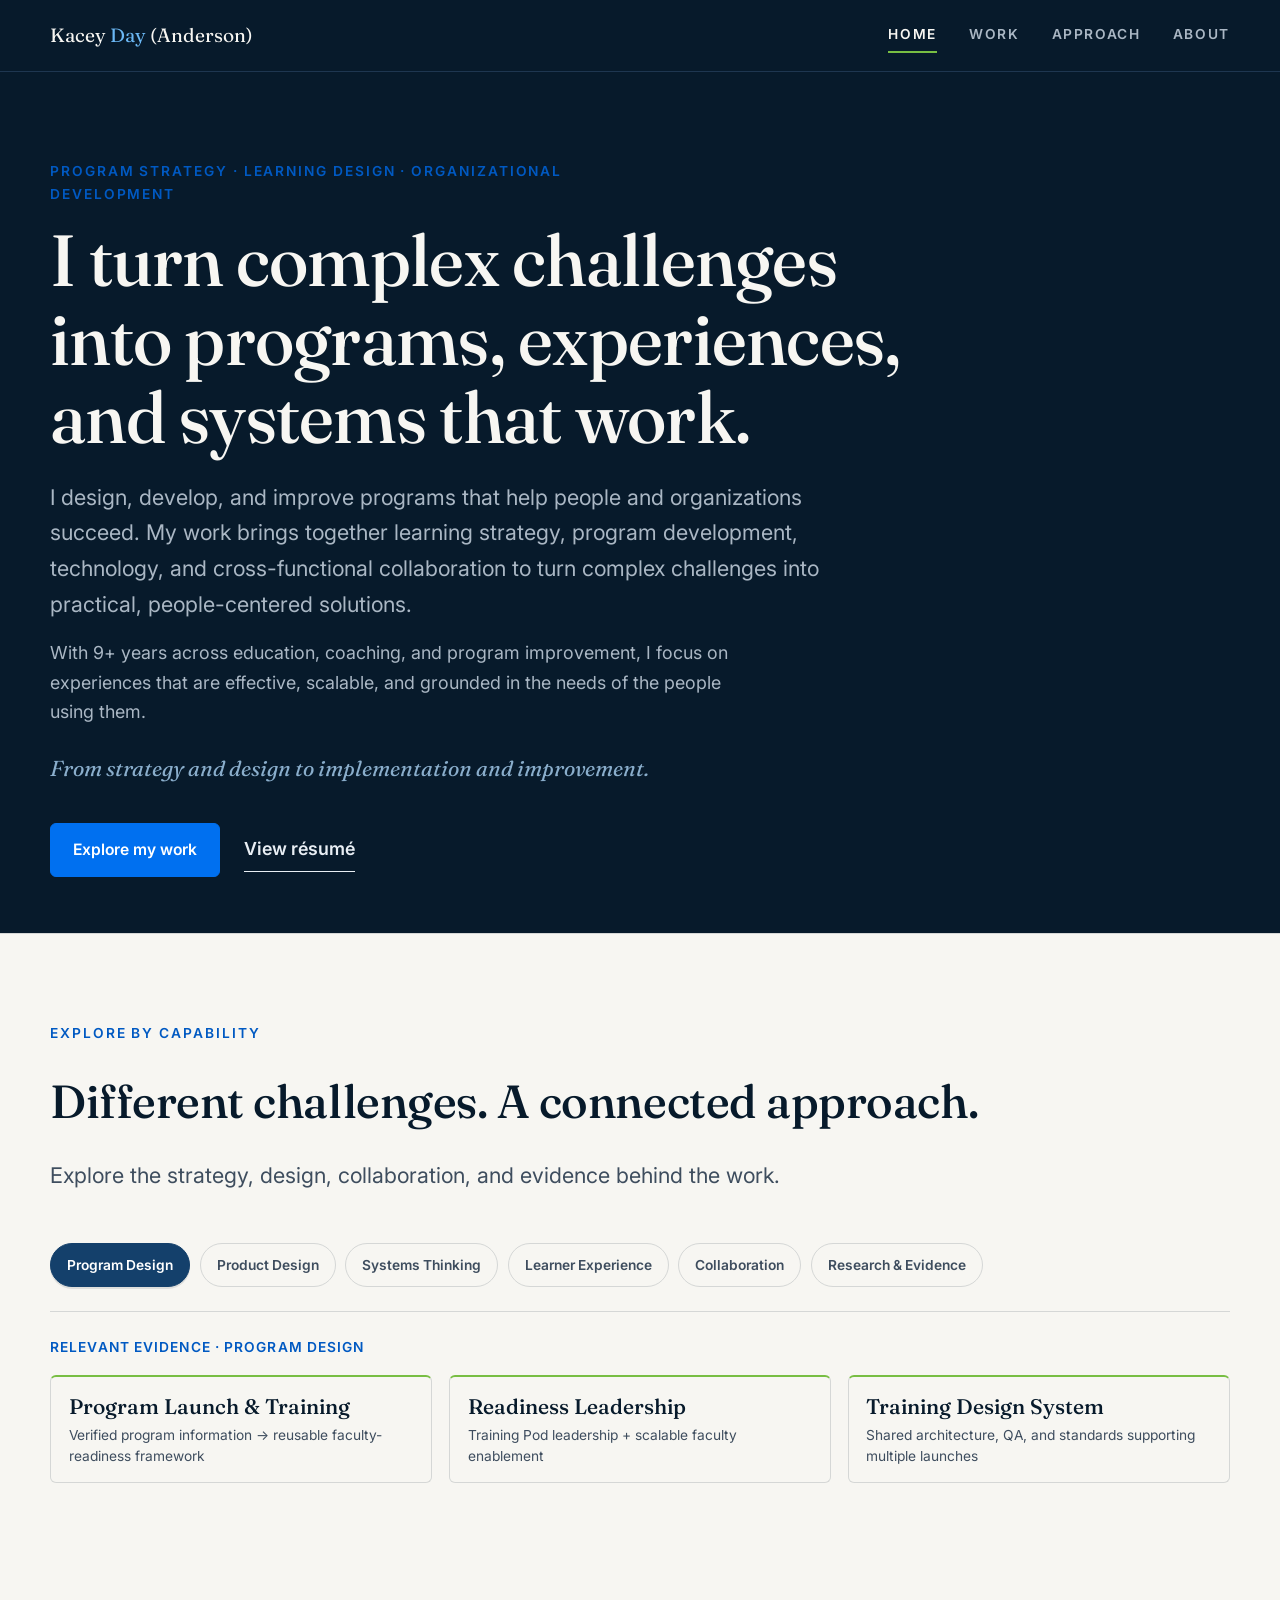
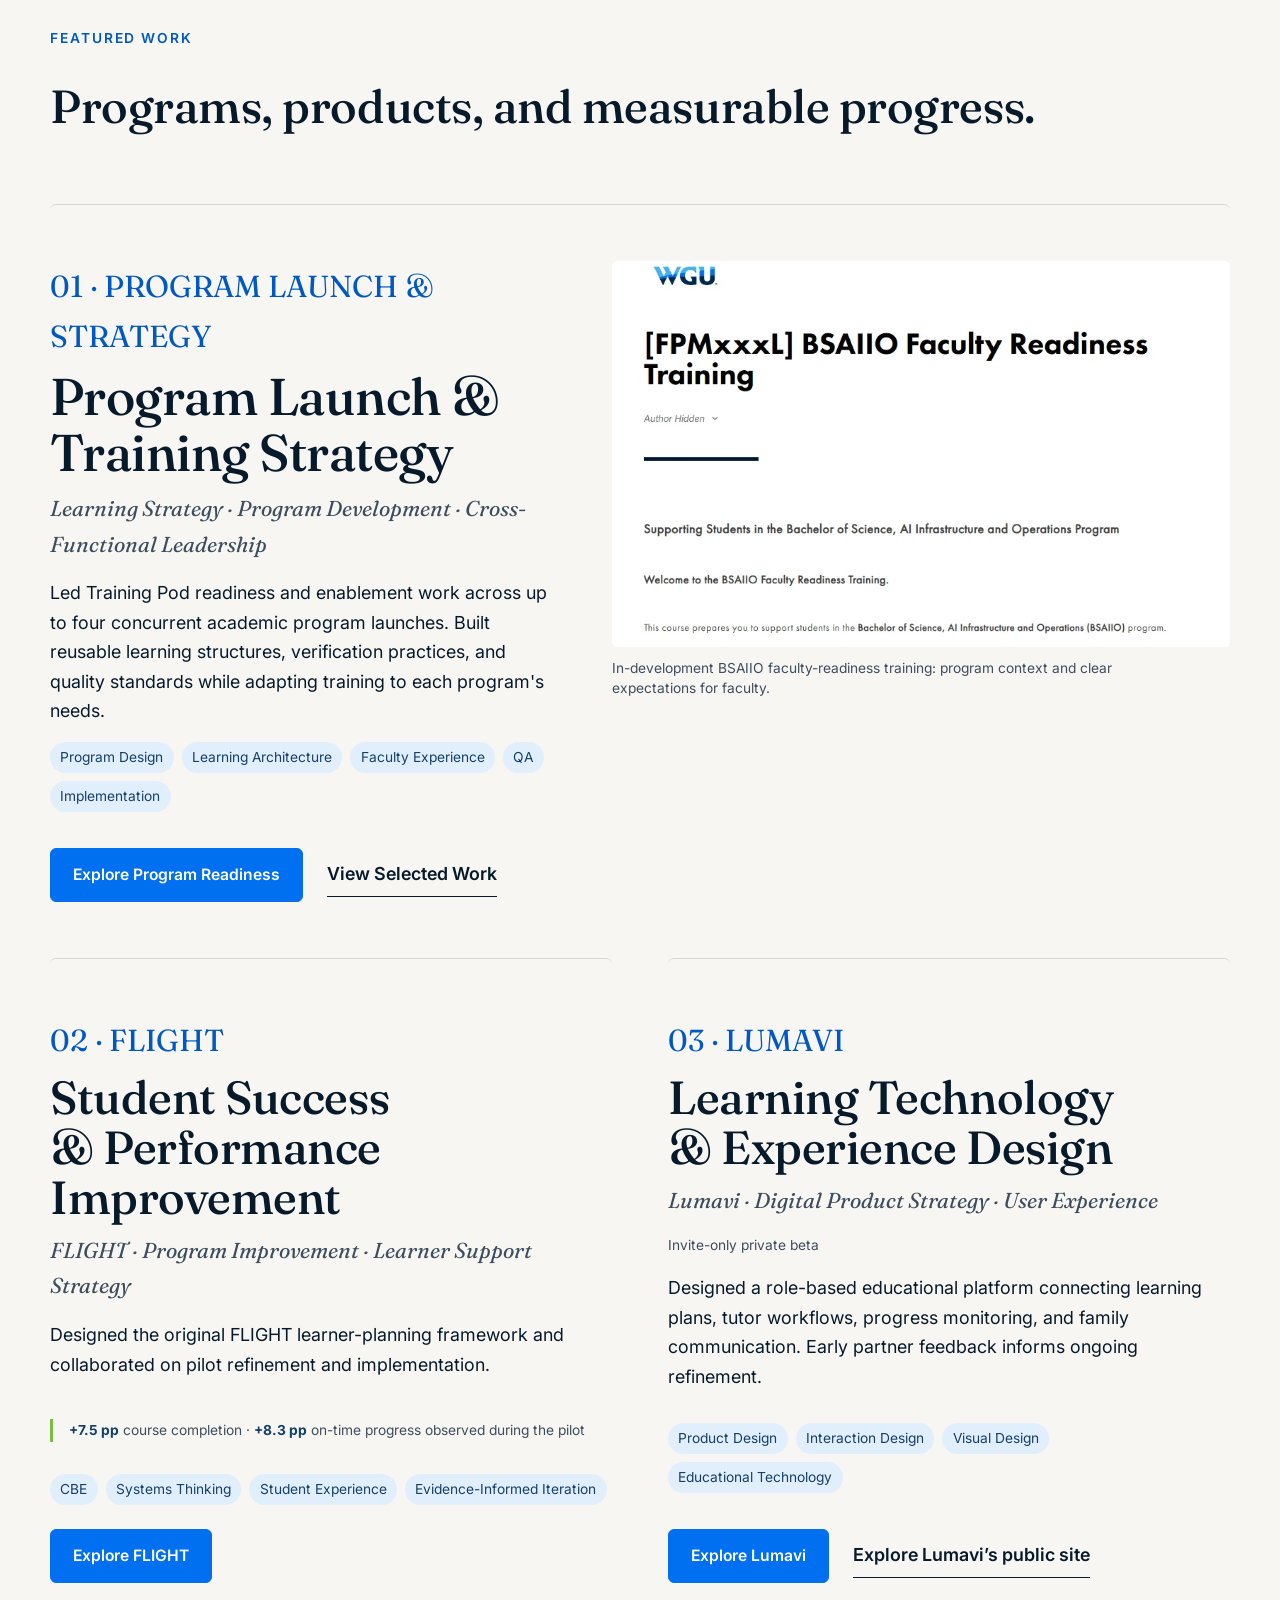
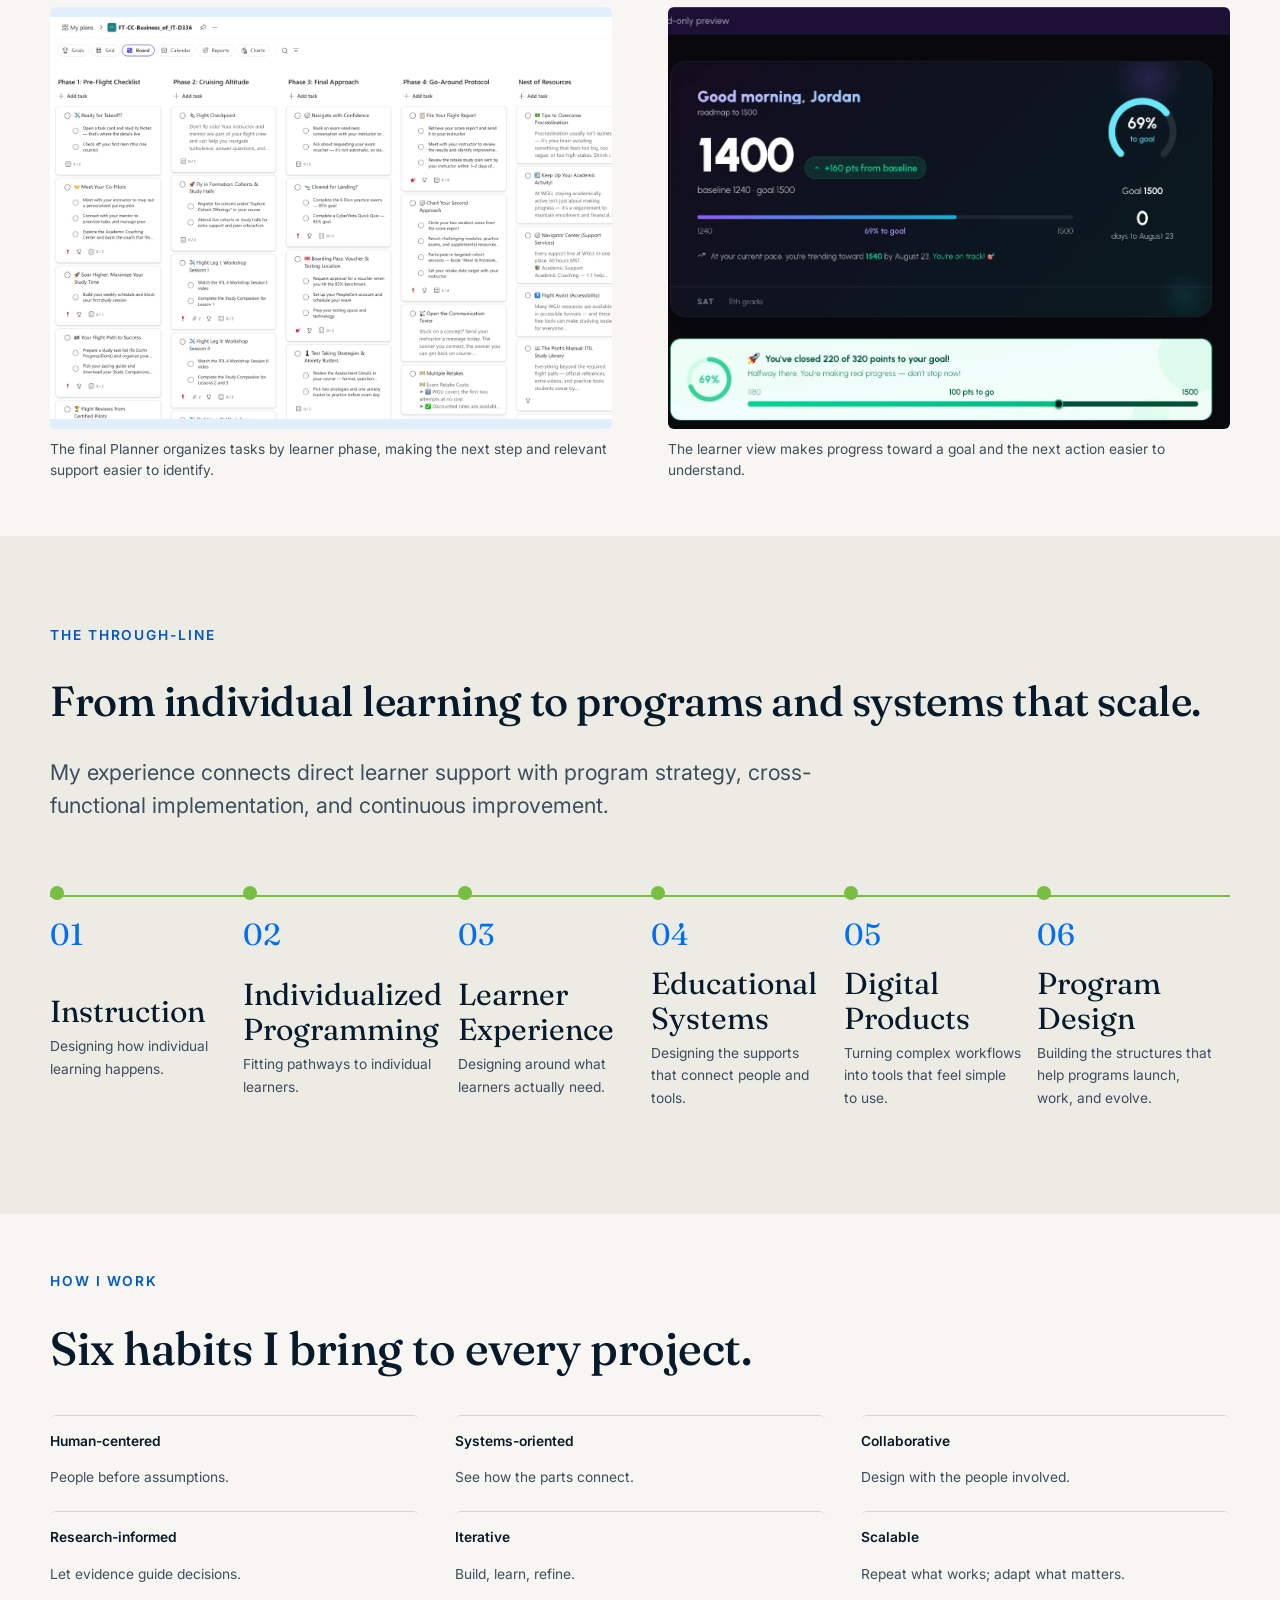
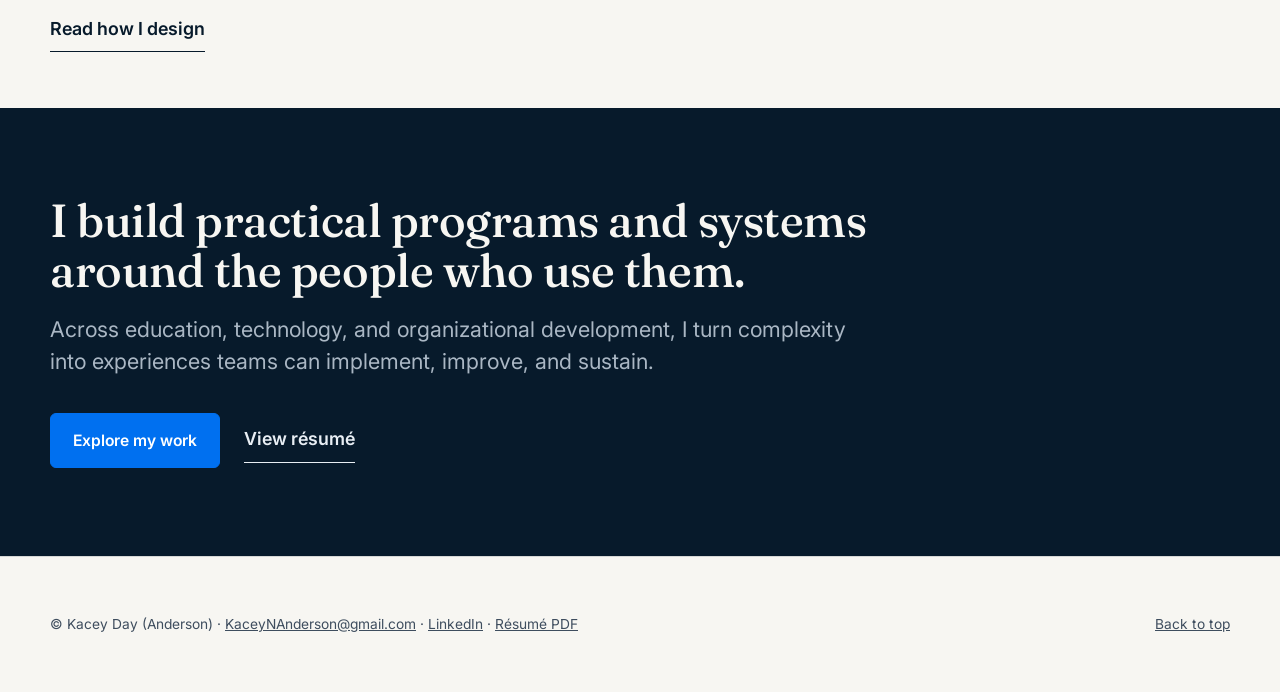
==== commit 8c518655: "Align portfolio launch scope with verified four-program concurrent experience" ====
--- a/index.html
+++ b/index.html
@@ -65,7 +65,7 @@
       <div class="section-head"><p class="eyebrow">Featured work</p><h2 id="featured-title">Programs, products, and measurable progress.</h2></div>
       <ol class="work-list">
         <li class="work-card work-card--feature">
-          <div><p class="work-card__index">01 · PROGRAM LAUNCH &amp; STRATEGY</p><h3 class="work-card__title">Program Launch &amp; Training Strategy</h3><p class="work-card__role">Learning Strategy · Program Development · Cross-Functional Leadership</p><p>Led mentor-readiness training strategy across parallel university AI program launches, developing reusable learning structures, verification practices, and quality standards to support consistent implementation.</p><ul class="tags" aria-label="Capabilities"><li>Program Design</li><li>Learning Architecture</li><li>Faculty Experience</li><li>QA</li><li>Implementation</li></ul><div class="actions"><a class="btn" href="work/index.html#program-learning-design">Explore Program Readiness</a><a class="text-link" href="work/index.html#selected-work">View Selected Work</a></div></div>
+          <div><p class="work-card__index">01 · PROGRAM LAUNCH &amp; STRATEGY</p><h3 class="work-card__title">Program Launch &amp; Training Strategy</h3><p class="work-card__role">Learning Strategy · Program Development · Cross-Functional Leadership</p><p>Led Training Pod readiness and enablement work across up to four concurrent academic program launches. Built reusable learning structures, verification practices, and quality standards while adapting training to each program's needs.</p><ul class="tags" aria-label="Capabilities"><li>Program Design</li><li>Learning Architecture</li><li>Faculty Experience</li><li>QA</li><li>Implementation</li></ul><div class="actions"><a class="btn" href="work/index.html#program-learning-design">Explore Program Readiness</a><a class="text-link" href="work/index.html#selected-work">View Selected Work</a></div></div>
           <figure class="work-card__visual"><div class="work-card__media visual-media training-featured-preview"><a class="artifact-fullscreen" href="assets/media/bsaiio-readiness-training-authentic.webp" target="_blank" rel="noopener" aria-label="Open full BSAIIO faculty-readiness training page"><img src="assets/media/bsaiio-readiness-training-preview.webp" width="873" height="576" alt="Authentic BSAIIO faculty-readiness training page showing its course title, purpose, and opening guidance" loading="lazy"></a></div><figcaption>In-development BSAIIO faculty-readiness training: program context and clear expectations for faculty.</figcaption></figure>
         </li>
         <li class="work-card">
